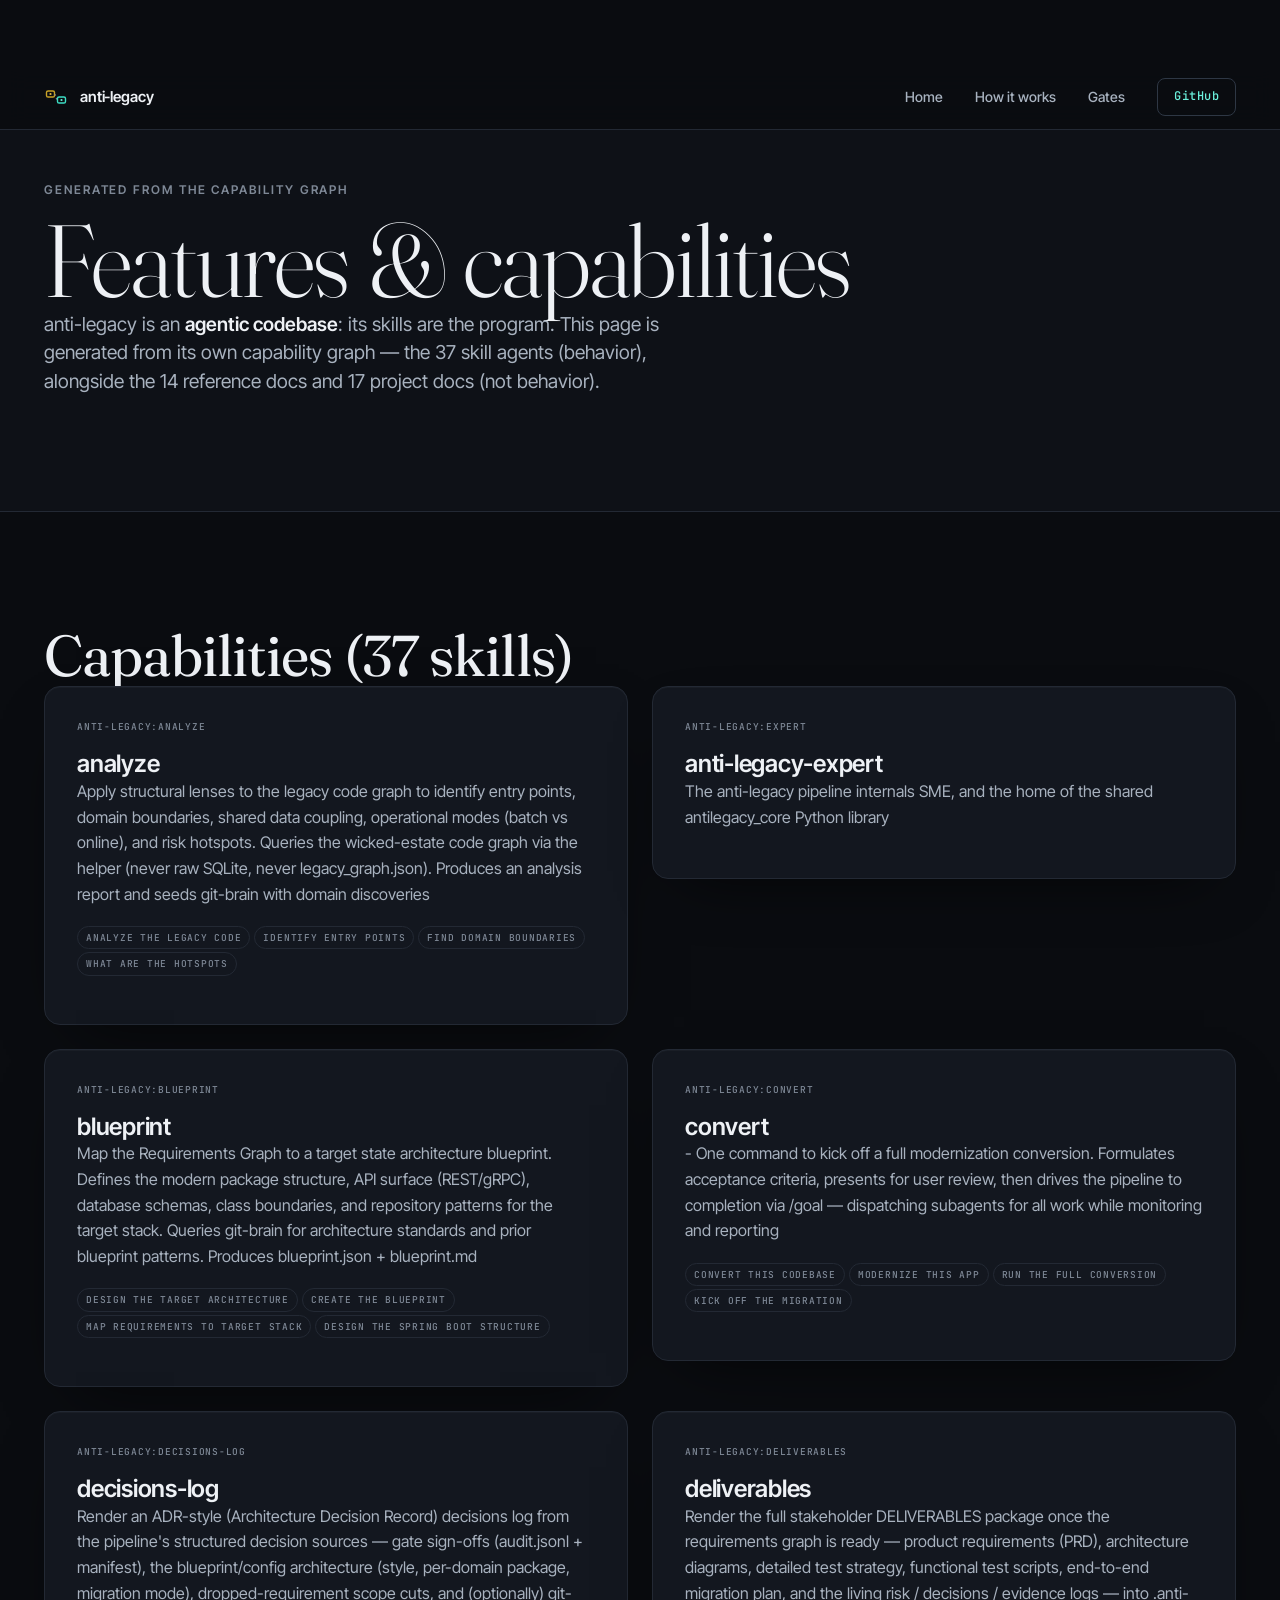
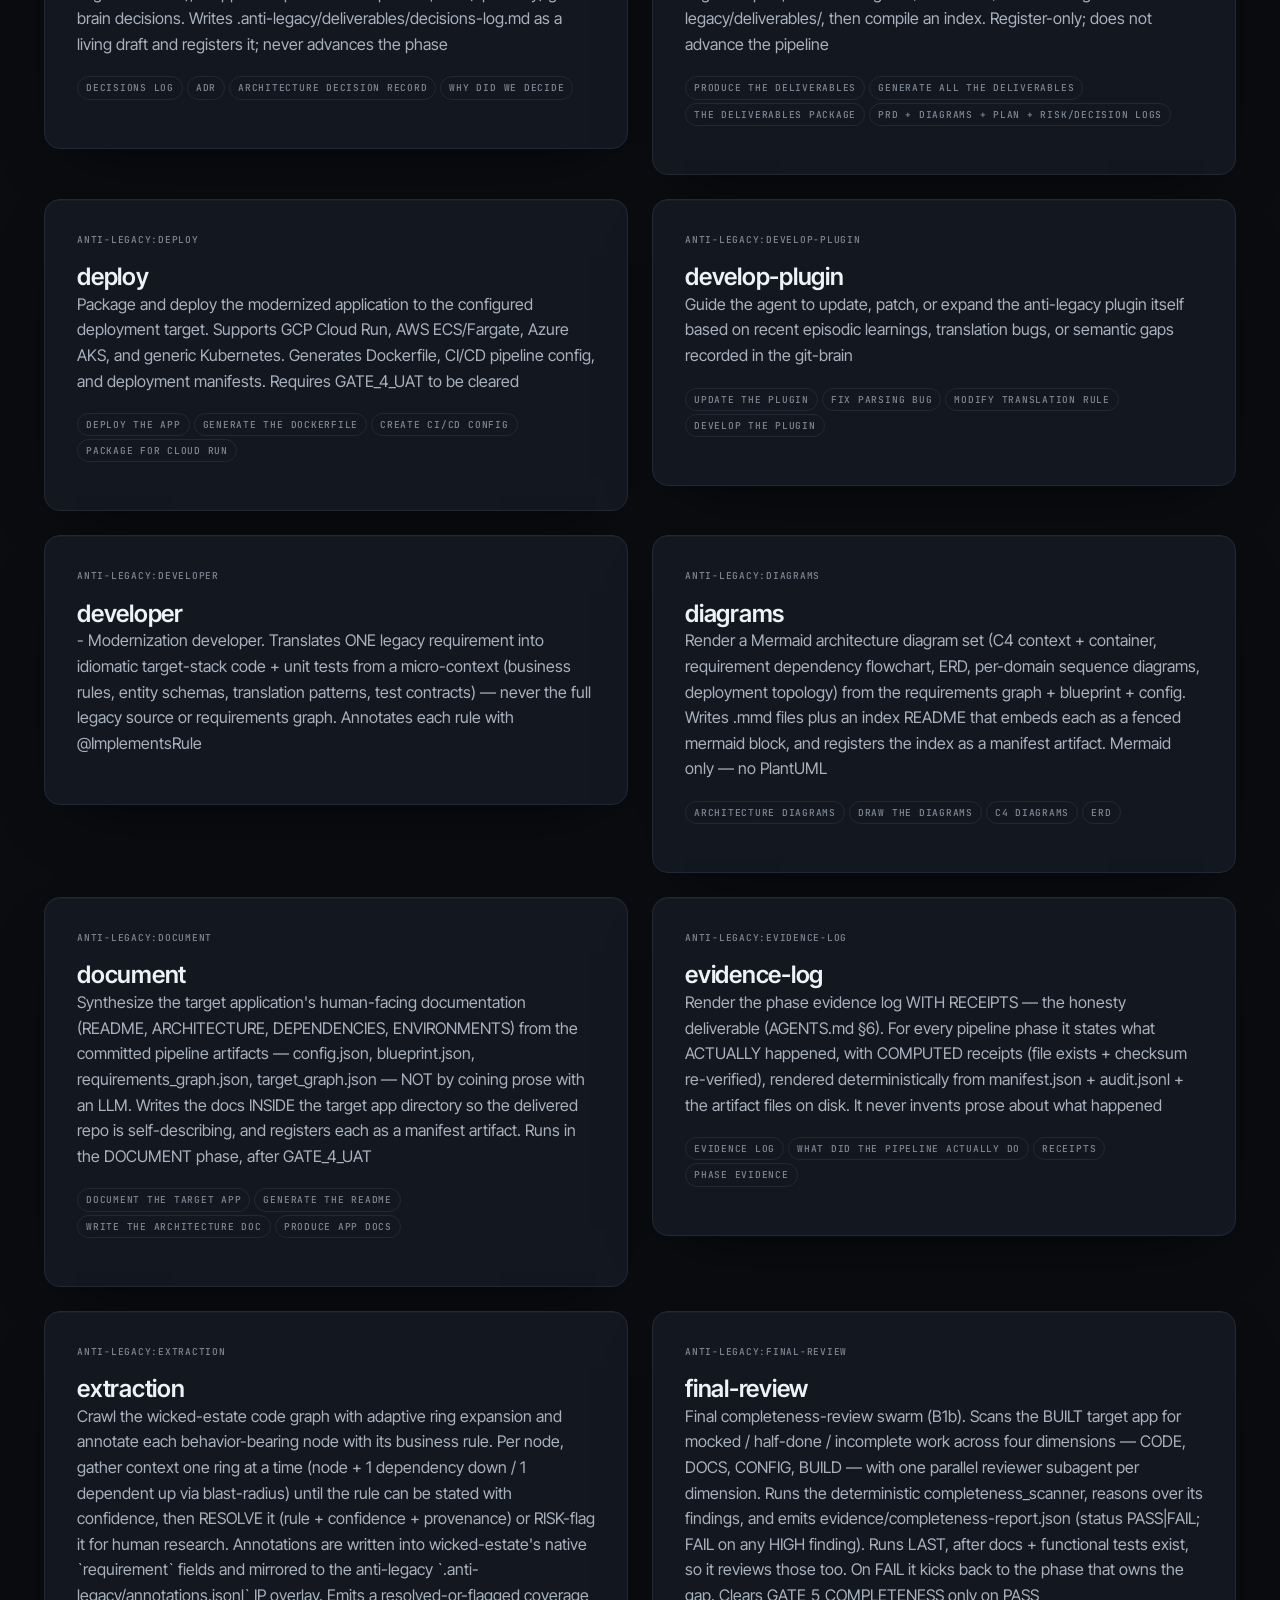
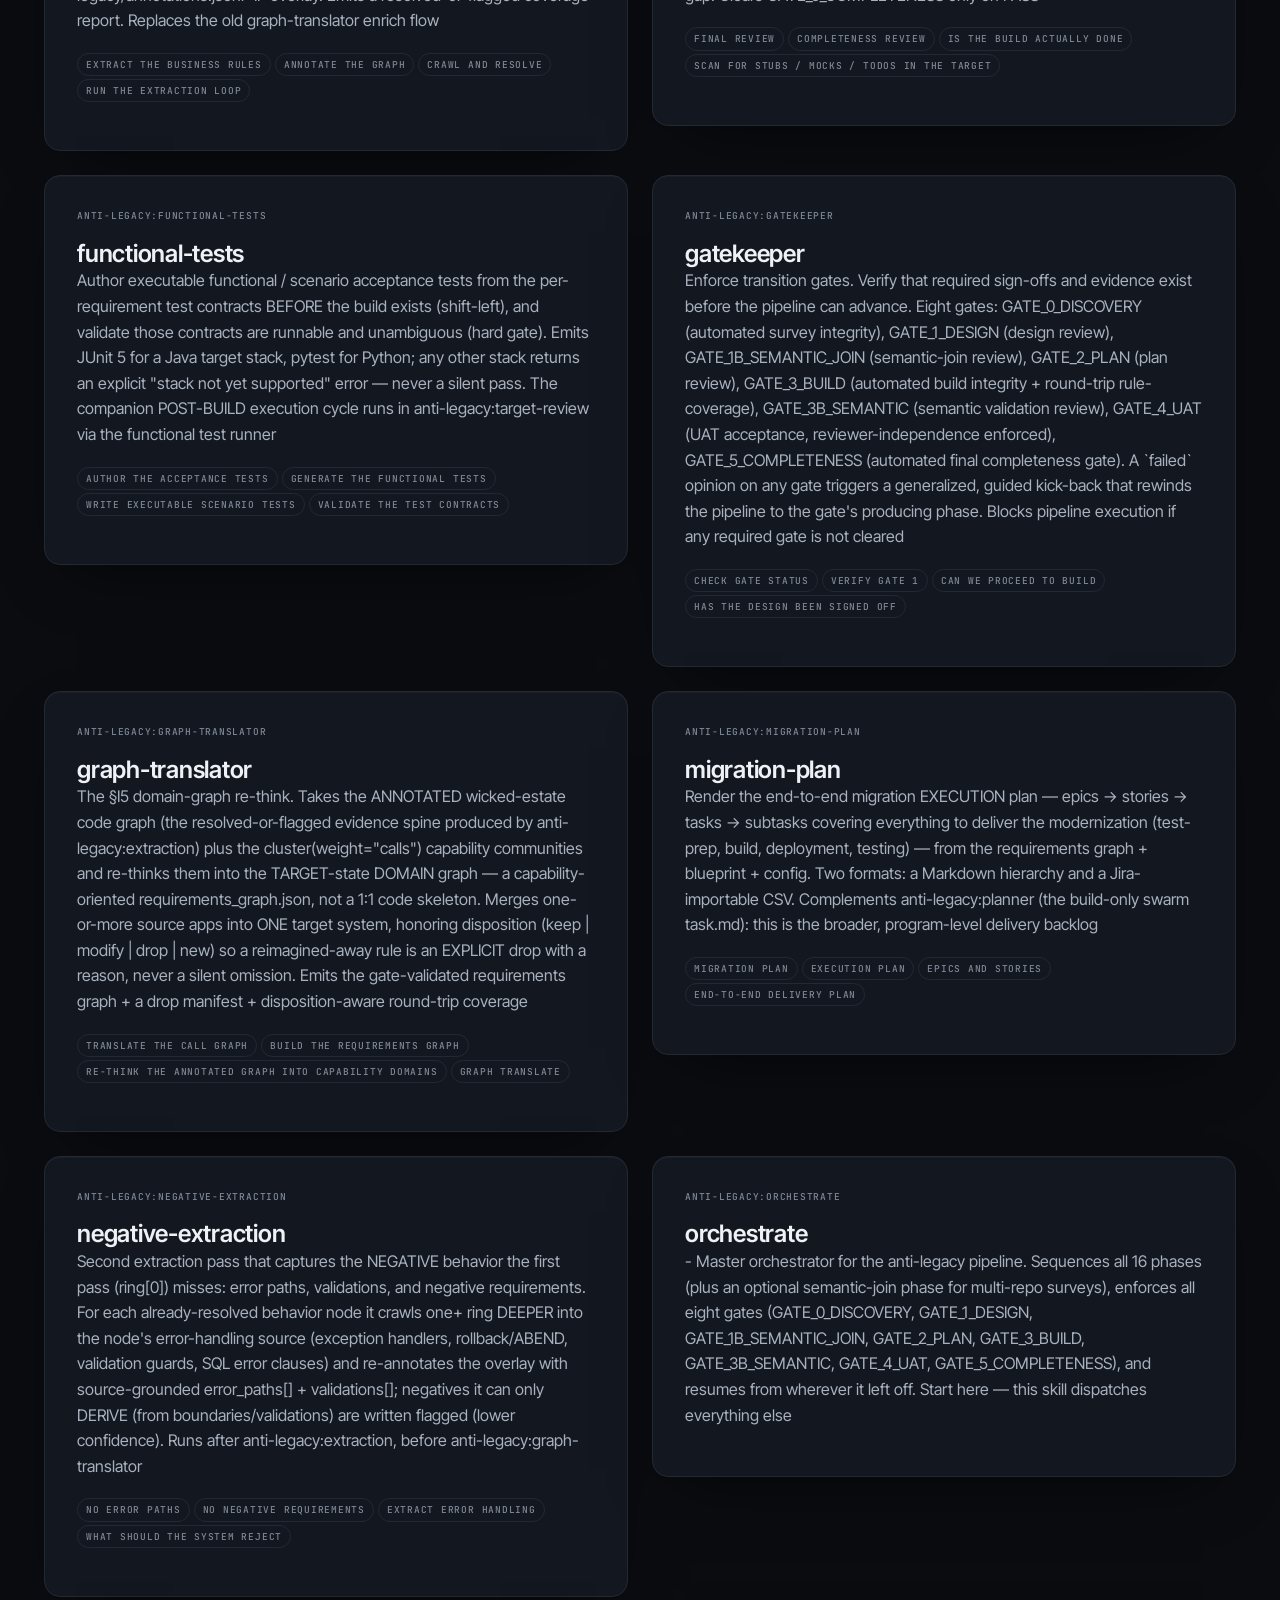
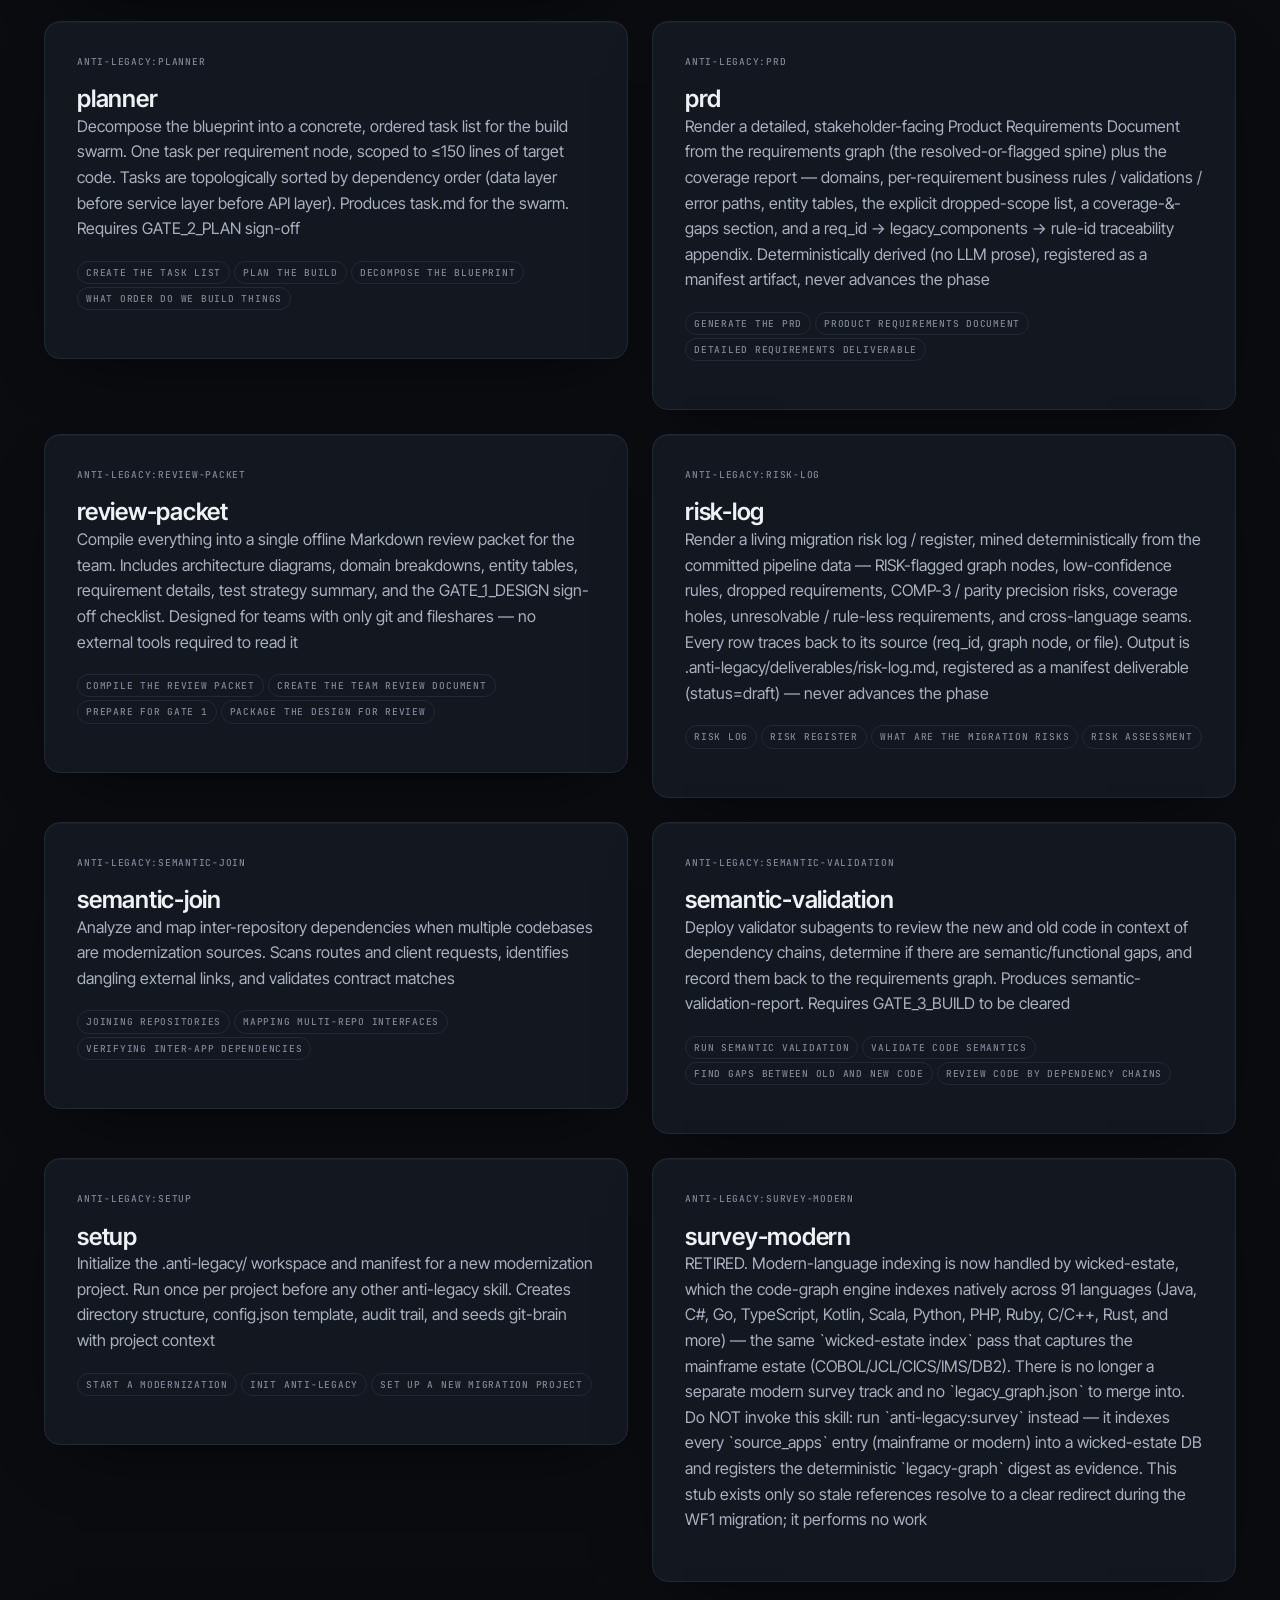
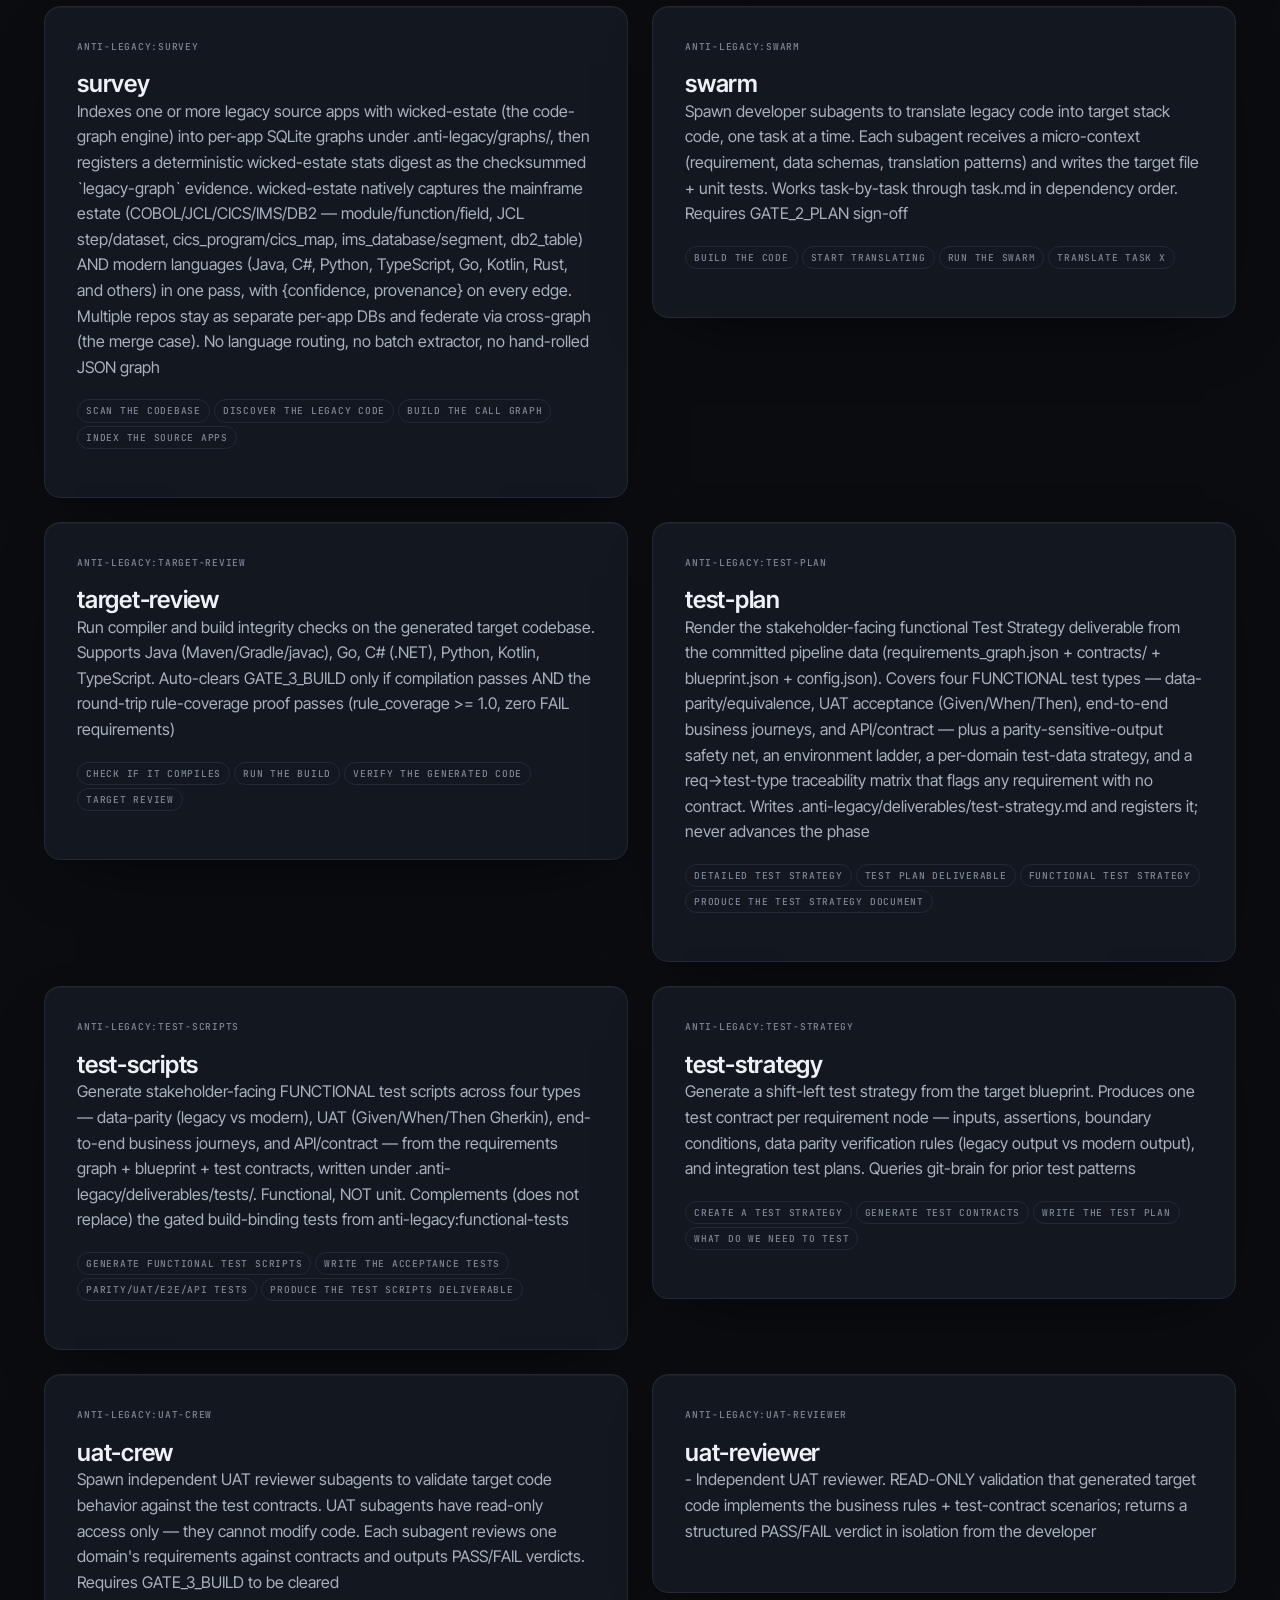
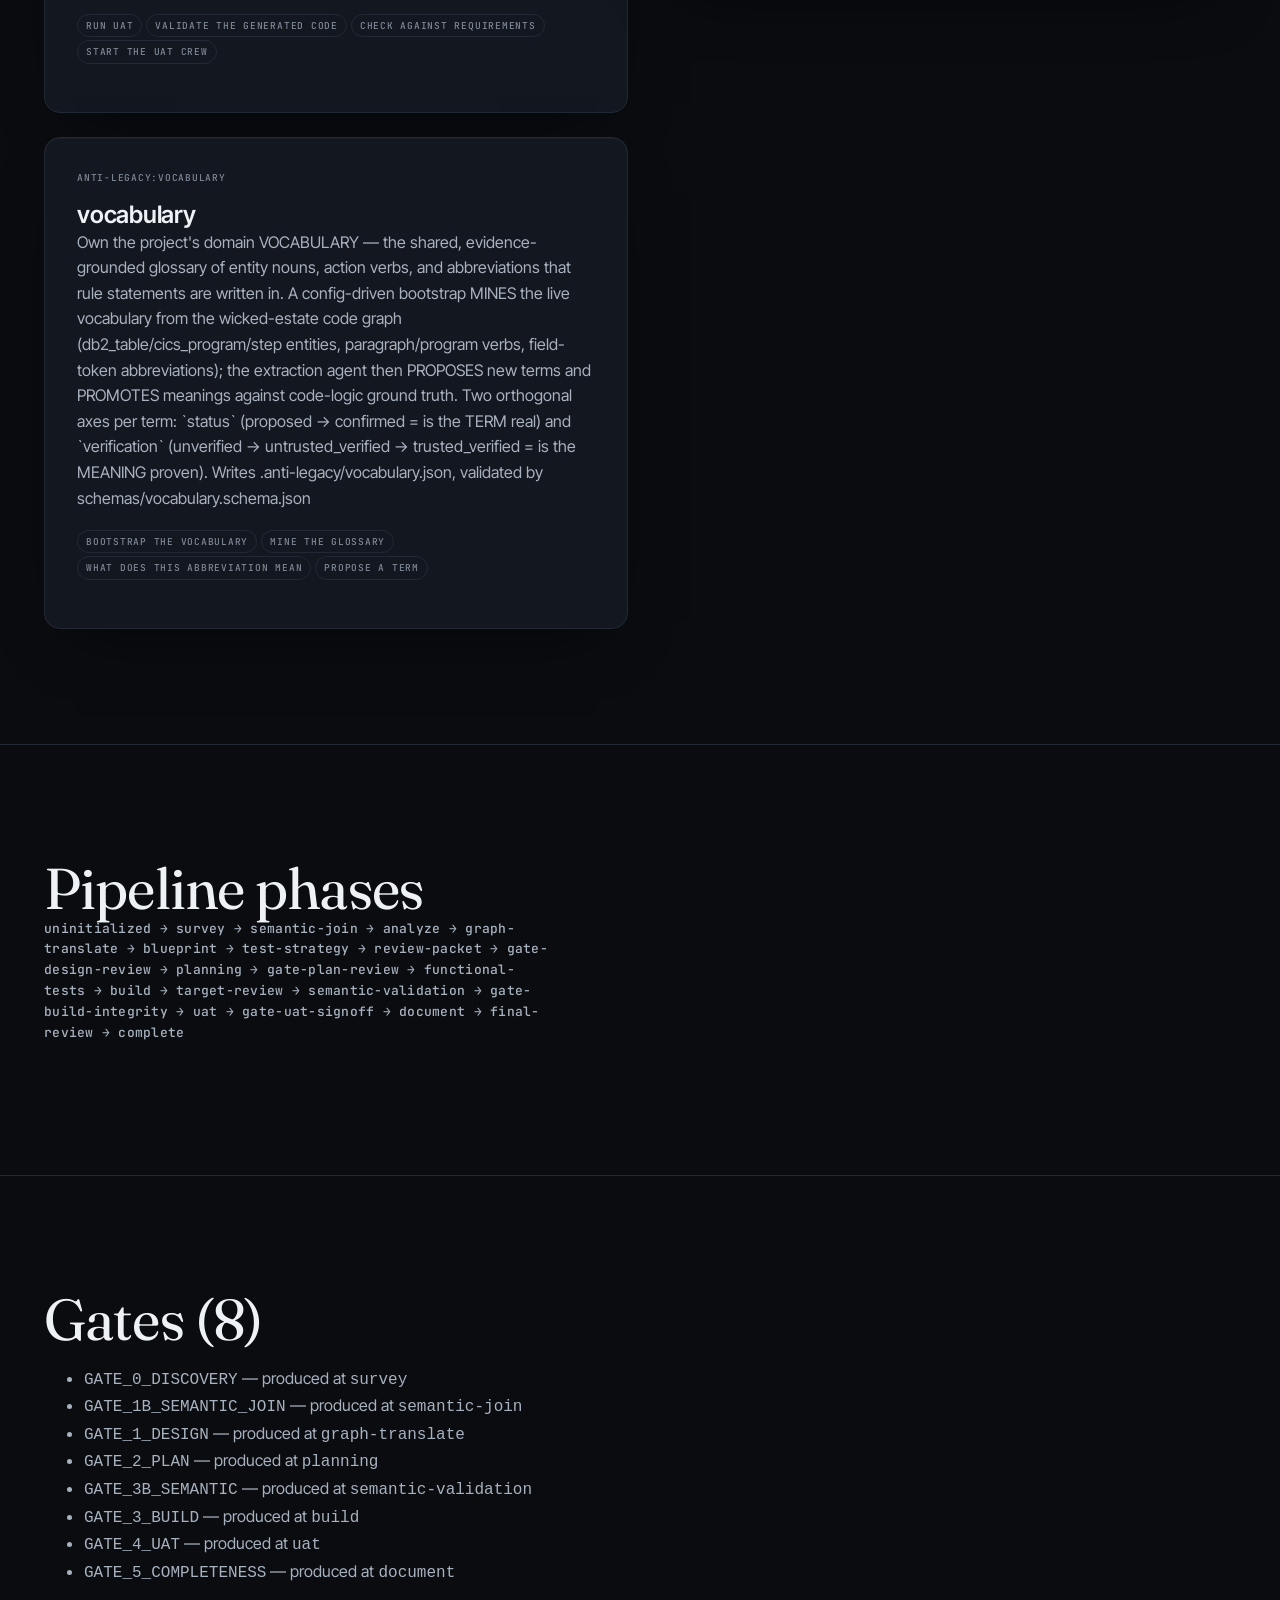
==== site/features.html @ b4f0dab0 "feat: md-as-code capability graph + gh site feature page antilegacy_core.capability_graph treats an " ====
<!DOCTYPE html>
<html lang="en">
<head>
  <meta charset="UTF-8">
  <meta name="viewport" content="width=device-width, initial-scale=1.0">
  <meta name="color-scheme" content="dark">
  <title>Features &amp; capabilities — anti-legacy</title>
  <meta name="description" content="The anti-legacy plugin's own capabilities, pipeline phases, gates, and deliverables — generated from its capability graph (skills are code).">
  <link rel="preconnect" href="https://fonts.googleapis.com">
  <link rel="preconnect" href="https://fonts.gstatic.com" crossorigin>
  <link rel="stylesheet" href="https://fonts.googleapis.com/css2?family=Fraunces:ital,opsz,wght@0,9..144,300;0,9..144,400;1,9..144,300&family=Inter+Tight:wght@400;500;600;700&family=JetBrains+Mono:wght@400;500;700&display=swap">
  <link rel="stylesheet" href="assets/style.css">
</head>
<body>
<a class="skip-link" href="#main">Skip to content</a>
<header class="site-header">
  <div class="container site-header__inner">
    <a class="brand" href="/" aria-label="anti-legacy — home">
      <svg class="brand__mark" viewBox="0 0 24 24" fill="none" aria-hidden="true">
        <rect x="2.5" y="6" width="8" height="6" rx="1.6" fill="none" stroke="var(--amber-core)" stroke-width="1.4"/>
        <rect x="13.5" y="12" width="8" height="6" rx="1.6" fill="none" stroke="var(--cyan-core)" stroke-width="1.4"/>
        <path d="M10.5 9.5C13 9.5 11.5 15 13.5 15" fill="none" stroke="var(--fog-500)" stroke-width="1.1" stroke-dasharray="1.6 2.4"/>
        <circle cx="6.5" cy="9" r="1.1" fill="var(--amber-bright)"/>
        <circle cx="17.5" cy="15" r="1.1" fill="var(--cyan-bright)"/>
      </svg>
      <span>anti-legacy</span>
    </a>
    <nav class="nav" aria-label="Primary">
      <a href="/" class="nav-link-extra">Home</a>
      <a href="/#how-it-works" class="nav-link-extra">How it works</a>
      <a href="/#gates" class="nav-link-extra">Gates</a>
      <a href="https://github.com/mikeparcewski/anti-legacy" class="is-cta" aria-label="GitHub">GitHub</a>
    </nav>
  </div>
</header>
<main id="main">

<section class="section section--panel"><div class="container">
<p class="eyebrow">Generated from the capability graph</p>
<h1 class="display">Features &amp; capabilities</h1>
<p class="lead">anti-legacy is an <strong>agentic codebase</strong>: its skills are the program. This page is generated from its own capability graph — the 37 skill agents (behavior), alongside the 14 reference docs and 17 project docs (not behavior).</p>
</div></section>
<section class="section"><div class="container">
<h2 class="h2">Capabilities (37 skills)</h2>
<div class="grid">
<div class="col-6"><div class="card"><p class="mono-micro">anti-legacy:analyze</p><h3 class="h3">analyze</h3><p>Apply structural lenses to the legacy code graph to identify entry points, domain boundaries, shared data coupling, operational modes (batch vs online), and risk hotspots. Queries the wicked-estate code graph via the helper (never raw SQLite, never legacy_graph.json). Produces an analysis report and seeds git-brain with domain discoveries</p><p><span class="pill">analyze the legacy code</span> <span class="pill">identify entry points</span> <span class="pill">find domain boundaries</span> <span class="pill">what are the hotspots</span> </p></div></div>
<div class="col-6"><div class="card"><p class="mono-micro">anti-legacy:expert</p><h3 class="h3">anti-legacy-expert</h3><p>The anti-legacy pipeline internals SME, and the home of the shared antilegacy_core Python library</p><p></p></div></div>
<div class="col-6"><div class="card"><p class="mono-micro">anti-legacy:blueprint</p><h3 class="h3">blueprint</h3><p>Map the Requirements Graph to a target state architecture blueprint. Defines the modern package structure, API surface (REST/gRPC), database schemas, class boundaries, and repository patterns for the target stack. Queries git-brain for architecture standards and prior blueprint patterns. Produces blueprint.json + blueprint.md</p><p><span class="pill">design the target architecture</span> <span class="pill">create the blueprint</span> <span class="pill">map requirements to target stack</span> <span class="pill">design the Spring Boot structure</span> </p></div></div>
<div class="col-6"><div class="card"><p class="mono-micro">anti-legacy:convert</p><h3 class="h3">convert</h3><p>- One command to kick off a full modernization conversion. Formulates acceptance criteria, presents for user review, then drives the pipeline to completion via /goal — dispatching subagents for all work while monitoring and reporting</p><p><span class="pill">convert this codebase</span> <span class="pill">modernize this app</span> <span class="pill">run the full conversion</span> <span class="pill">kick off the migration</span> </p></div></div>
<div class="col-6"><div class="card"><p class="mono-micro">anti-legacy:decisions-log</p><h3 class="h3">decisions-log</h3><p>Render an ADR-style (Architecture Decision Record) decisions log from the pipeline&#x27;s structured decision sources — gate sign-offs (audit.jsonl + manifest), the blueprint/config architecture (style, per-domain package, migration mode), dropped-requirement scope cuts, and (optionally) git-brain decisions. Writes .anti-legacy/deliverables/decisions-log.md as a living draft and registers it; never advances the phase</p><p><span class="pill">decisions log</span> <span class="pill">ADR</span> <span class="pill">architecture decision record</span> <span class="pill">why did we decide</span> </p></div></div>
<div class="col-6"><div class="card"><p class="mono-micro">anti-legacy:deliverables</p><h3 class="h3">deliverables</h3><p>Render the full stakeholder DELIVERABLES package once the requirements graph is ready — product requirements (PRD), architecture diagrams, detailed test strategy, functional test scripts, end-to-end migration plan, and the living risk / decisions / evidence logs — into .anti-legacy/deliverables/, then compile an index. Register-only; does not advance the pipeline</p><p><span class="pill">produce the deliverables</span> <span class="pill">generate all the deliverables</span> <span class="pill">the deliverables package</span> <span class="pill">PRD + diagrams + plan + risk/decision logs</span> </p></div></div>
<div class="col-6"><div class="card"><p class="mono-micro">anti-legacy:deploy</p><h3 class="h3">deploy</h3><p>Package and deploy the modernized application to the configured deployment target. Supports GCP Cloud Run, AWS ECS/Fargate, Azure AKS, and generic Kubernetes. Generates Dockerfile, CI/CD pipeline config, and deployment manifests. Requires GATE_4_UAT to be cleared</p><p><span class="pill">deploy the app</span> <span class="pill">generate the Dockerfile</span> <span class="pill">create CI/CD config</span> <span class="pill">package for Cloud Run</span> </p></div></div>
<div class="col-6"><div class="card"><p class="mono-micro">anti-legacy:develop-plugin</p><h3 class="h3">develop-plugin</h3><p>Guide the agent to update, patch, or expand the anti-legacy plugin itself based on recent episodic learnings, translation bugs, or semantic gaps recorded in the git-brain</p><p><span class="pill">update the plugin</span> <span class="pill">fix parsing bug</span> <span class="pill">modify translation rule</span> <span class="pill">develop the plugin</span> </p></div></div>
<div class="col-6"><div class="card"><p class="mono-micro">anti-legacy:developer</p><h3 class="h3">developer</h3><p>- Modernization developer. Translates ONE legacy requirement into idiomatic target-stack code + unit tests from a micro-context (business rules, entity schemas, translation patterns, test contracts) — never the full legacy source or requirements graph. Annotates each rule with @ImplementsRule</p><p></p></div></div>
<div class="col-6"><div class="card"><p class="mono-micro">anti-legacy:diagrams</p><h3 class="h3">diagrams</h3><p>Render a Mermaid architecture diagram set (C4 context + container, requirement dependency flowchart, ERD, per-domain sequence diagrams, deployment topology) from the requirements graph + blueprint + config. Writes .mmd files plus an index README that embeds each as a fenced mermaid block, and registers the index as a manifest artifact. Mermaid only — no PlantUML</p><p><span class="pill">architecture diagrams</span> <span class="pill">draw the diagrams</span> <span class="pill">C4 diagrams</span> <span class="pill">ERD</span> </p></div></div>
<div class="col-6"><div class="card"><p class="mono-micro">anti-legacy:document</p><h3 class="h3">document</h3><p>Synthesize the target application&#x27;s human-facing documentation (README, ARCHITECTURE, DEPENDENCIES, ENVIRONMENTS) from the committed pipeline artifacts — config.json, blueprint.json, requirements_graph.json, target_graph.json — NOT by coining prose with an LLM. Writes the docs INSIDE the target app directory so the delivered repo is self-describing, and registers each as a manifest artifact. Runs in the DOCUMENT phase, after GATE_4_UAT</p><p><span class="pill">document the target app</span> <span class="pill">generate the README</span> <span class="pill">write the architecture doc</span> <span class="pill">produce app docs</span> </p></div></div>
<div class="col-6"><div class="card"><p class="mono-micro">anti-legacy:evidence-log</p><h3 class="h3">evidence-log</h3><p>Render the phase evidence log WITH RECEIPTS — the honesty deliverable (AGENTS.md §6). For every pipeline phase it states what ACTUALLY happened, with COMPUTED receipts (file exists + checksum re-verified), rendered deterministically from manifest.json + audit.jsonl + the artifact files on disk. It never invents prose about what happened</p><p><span class="pill">evidence log</span> <span class="pill">what did the pipeline actually do</span> <span class="pill">receipts</span> <span class="pill">phase evidence</span> </p></div></div>
<div class="col-6"><div class="card"><p class="mono-micro">anti-legacy:extraction</p><h3 class="h3">extraction</h3><p>Crawl the wicked-estate code graph with adaptive ring expansion and annotate each behavior-bearing node with its business rule. Per node, gather context one ring at a time (node + 1 dependency down / 1 dependent up via blast-radius) until the rule can be stated with confidence, then RESOLVE it (rule + confidence + provenance) or RISK-flag it for human research. Annotations are written into wicked-estate&#x27;s native `requirement` fields and mirrored to the anti-legacy `.anti-legacy/annotations.jsonl` IP overlay. Emits a resolved-or-flagged coverage report. Replaces the old graph-translator enrich flow</p><p><span class="pill">extract the business rules</span> <span class="pill">annotate the graph</span> <span class="pill">crawl and resolve</span> <span class="pill">run the extraction loop</span> </p></div></div>
<div class="col-6"><div class="card"><p class="mono-micro">anti-legacy:final-review</p><h3 class="h3">final-review</h3><p>Final completeness-review swarm (B1b). Scans the BUILT target app for mocked / half-done / incomplete work across four dimensions — CODE, DOCS, CONFIG, BUILD — with one parallel reviewer subagent per dimension. Runs the deterministic completeness_scanner, reasons over its findings, and emits evidence/completeness-report.json (status PASS|FAIL; FAIL on any HIGH finding). Runs LAST, after docs + functional tests exist, so it reviews those too. On FAIL it kicks back to the phase that owns the gap. Clears GATE_5_COMPLETENESS only on PASS</p><p><span class="pill">final review</span> <span class="pill">completeness review</span> <span class="pill">is the build actually done</span> <span class="pill">scan for stubs / mocks / TODOs in the target</span> </p></div></div>
<div class="col-6"><div class="card"><p class="mono-micro">anti-legacy:functional-tests</p><h3 class="h3">functional-tests</h3><p>Author executable functional / scenario acceptance tests from the per-requirement test contracts BEFORE the build exists (shift-left), and validate those contracts are runnable and unambiguous (hard gate). Emits JUnit 5 for a Java target stack, pytest for Python; any other stack returns an explicit &quot;stack not yet supported&quot; error — never a silent pass. The companion POST-BUILD execution cycle runs in anti-legacy:target-review via the functional test runner</p><p><span class="pill">author the acceptance tests</span> <span class="pill">generate the functional tests</span> <span class="pill">write executable scenario tests</span> <span class="pill">validate the test contracts</span> </p></div></div>
<div class="col-6"><div class="card"><p class="mono-micro">anti-legacy:gatekeeper</p><h3 class="h3">gatekeeper</h3><p>Enforce transition gates. Verify that required sign-offs and evidence exist before the pipeline can advance. Eight gates: GATE_0_DISCOVERY (automated survey integrity), GATE_1_DESIGN (design review), GATE_1B_SEMANTIC_JOIN (semantic-join review), GATE_2_PLAN (plan review), GATE_3_BUILD (automated build integrity + round-trip rule-coverage), GATE_3B_SEMANTIC (semantic validation review), GATE_4_UAT (UAT acceptance, reviewer-independence enforced), GATE_5_COMPLETENESS (automated final completeness gate). A `failed` opinion on any gate triggers a generalized, guided kick-back that rewinds the pipeline to the gate&#x27;s producing phase. Blocks pipeline execution if any required gate is not cleared</p><p><span class="pill">check gate status</span> <span class="pill">verify gate 1</span> <span class="pill">can we proceed to build</span> <span class="pill">has the design been signed off</span> </p></div></div>
<div class="col-6"><div class="card"><p class="mono-micro">anti-legacy:graph-translator</p><h3 class="h3">graph-translator</h3><p>The §I5 domain-graph re-think. Takes the ANNOTATED wicked-estate code graph (the resolved-or-flagged evidence spine produced by anti-legacy:extraction) plus the cluster(weight=&quot;calls&quot;) capability communities and re-thinks them into the TARGET-state DOMAIN graph — a capability-oriented requirements_graph.json, not a 1:1 code skeleton. Merges one-or-more source apps into ONE target system, honoring disposition (keep | modify | drop | new) so a reimagined-away rule is an EXPLICIT drop with a reason, never a silent omission. Emits the gate-validated requirements graph + a drop manifest + disposition-aware round-trip coverage</p><p><span class="pill">translate the call graph</span> <span class="pill">build the requirements graph</span> <span class="pill">re-think the annotated graph into capability domains</span> <span class="pill">Graph Translate</span> </p></div></div>
<div class="col-6"><div class="card"><p class="mono-micro">anti-legacy:migration-plan</p><h3 class="h3">migration-plan</h3><p>Render the end-to-end migration EXECUTION plan — epics -&gt; stories -&gt; tasks -&gt; subtasks covering everything to deliver the modernization (test-prep, build, deployment, testing) — from the requirements graph + blueprint + config. Two formats: a Markdown hierarchy and a Jira-importable CSV. Complements anti-legacy:planner (the build-only swarm task.md): this is the broader, program-level delivery backlog</p><p><span class="pill">migration plan</span> <span class="pill">execution plan</span> <span class="pill">epics and stories</span> <span class="pill">end-to-end delivery plan</span> </p></div></div>
<div class="col-6"><div class="card"><p class="mono-micro">anti-legacy:negative-extraction</p><h3 class="h3">negative-extraction</h3><p>Second extraction pass that captures the NEGATIVE behavior the first pass (ring[0]) misses: error paths, validations, and negative requirements. For each already-resolved behavior node it crawls one+ ring DEEPER into the node&#x27;s error-handling source (exception handlers, rollback/ABEND, validation guards, SQL error clauses) and re-annotates the overlay with source-grounded error_paths[] + validations[]; negatives it can only DERIVE (from boundaries/validations) are written flagged (lower confidence). Runs after anti-legacy:extraction, before anti-legacy:graph-translator</p><p><span class="pill">no error paths</span> <span class="pill">no negative requirements</span> <span class="pill">extract error handling</span> <span class="pill">what should the system reject</span> </p></div></div>
<div class="col-6"><div class="card"><p class="mono-micro">anti-legacy:orchestrate</p><h3 class="h3">orchestrate</h3><p>- Master orchestrator for the anti-legacy pipeline. Sequences all 16 phases (plus an optional semantic-join phase for multi-repo surveys), enforces all eight gates (GATE_0_DISCOVERY, GATE_1_DESIGN, GATE_1B_SEMANTIC_JOIN, GATE_2_PLAN, GATE_3_BUILD, GATE_3B_SEMANTIC, GATE_4_UAT, GATE_5_COMPLETENESS), and resumes from wherever it left off. Start here — this skill dispatches everything else</p><p></p></div></div>
<div class="col-6"><div class="card"><p class="mono-micro">anti-legacy:planner</p><h3 class="h3">planner</h3><p>Decompose the blueprint into a concrete, ordered task list for the build swarm. One task per requirement node, scoped to ≤150 lines of target code. Tasks are topologically sorted by dependency order (data layer before service layer before API layer). Produces task.md for the swarm. Requires GATE_2_PLAN sign-off</p><p><span class="pill">create the task list</span> <span class="pill">plan the build</span> <span class="pill">decompose the blueprint</span> <span class="pill">what order do we build things</span> </p></div></div>
<div class="col-6"><div class="card"><p class="mono-micro">anti-legacy:prd</p><h3 class="h3">prd</h3><p>Render a detailed, stakeholder-facing Product Requirements Document from the requirements graph (the resolved-or-flagged spine) plus the coverage report — domains, per-requirement business rules / validations / error paths, entity tables, the explicit dropped-scope list, a coverage-&amp;-gaps section, and a req_id → legacy_components → rule-id traceability appendix. Deterministically derived (no LLM prose), registered as a manifest artifact, never advances the phase</p><p><span class="pill">generate the PRD</span> <span class="pill">product requirements document</span> <span class="pill">detailed requirements deliverable</span> </p></div></div>
<div class="col-6"><div class="card"><p class="mono-micro">anti-legacy:review-packet</p><h3 class="h3">review-packet</h3><p>Compile everything into a single offline Markdown review packet for the team. Includes architecture diagrams, domain breakdowns, entity tables, requirement details, test strategy summary, and the GATE_1_DESIGN sign-off checklist. Designed for teams with only git and fileshares — no external tools required to read it</p><p><span class="pill">compile the review packet</span> <span class="pill">create the team review document</span> <span class="pill">prepare for gate 1</span> <span class="pill">package the design for review</span> </p></div></div>
<div class="col-6"><div class="card"><p class="mono-micro">anti-legacy:risk-log</p><h3 class="h3">risk-log</h3><p>Render a living migration risk log / register, mined deterministically from the committed pipeline data — RISK-flagged graph nodes, low-confidence rules, dropped requirements, COMP-3 / parity precision risks, coverage holes, unresolvable / rule-less requirements, and cross-language seams. Every row traces back to its source (req_id, graph node, or file). Output is .anti-legacy/deliverables/risk-log.md, registered as a manifest deliverable (status=draft) — never advances the phase</p><p><span class="pill">risk log</span> <span class="pill">risk register</span> <span class="pill">what are the migration risks</span> <span class="pill">risk assessment</span> </p></div></div>
<div class="col-6"><div class="card"><p class="mono-micro">anti-legacy:semantic-join</p><h3 class="h3">semantic-join</h3><p>Analyze and map inter-repository dependencies when multiple codebases are modernization sources. Scans routes and client requests, identifies dangling external links, and validates contract matches</p><p><span class="pill">joining repositories</span> <span class="pill">mapping multi-repo interfaces</span> <span class="pill">verifying inter-app dependencies</span> </p></div></div>
<div class="col-6"><div class="card"><p class="mono-micro">anti-legacy:semantic-validation</p><h3 class="h3">semantic-validation</h3><p>Deploy validator subagents to review the new and old code in context of dependency chains, determine if there are semantic/functional gaps, and record them back to the requirements graph. Produces semantic-validation-report. Requires GATE_3_BUILD to be cleared</p><p><span class="pill">run semantic validation</span> <span class="pill">validate code semantics</span> <span class="pill">find gaps between old and new code</span> <span class="pill">review code by dependency chains</span> </p></div></div>
<div class="col-6"><div class="card"><p class="mono-micro">anti-legacy:setup</p><h3 class="h3">setup</h3><p>Initialize the .anti-legacy/ workspace and manifest for a new modernization project. Run once per project before any other anti-legacy skill. Creates directory structure, config.json template, audit trail, and seeds git-brain with project context</p><p><span class="pill">start a modernization</span> <span class="pill">init anti-legacy</span> <span class="pill">set up a new migration project</span> </p></div></div>
<div class="col-6"><div class="card"><p class="mono-micro">anti-legacy:survey-modern</p><h3 class="h3">survey-modern</h3><p>RETIRED. Modern-language indexing is now handled by wicked-estate, which the code-graph engine indexes natively across 91 languages (Java, C#, Go, TypeScript, Kotlin, Scala, Python, PHP, Ruby, C/C++, Rust, and more) — the same `wicked-estate index` pass that captures the mainframe estate (COBOL/JCL/CICS/IMS/DB2). There is no longer a separate modern survey track and no `legacy_graph.json` to merge into. Do NOT invoke this skill: run `anti-legacy:survey` instead — it indexes every `source_apps` entry (mainframe or modern) into a wicked-estate DB and registers the deterministic `legacy-graph` digest as evidence. This stub exists only so stale references resolve to a clear redirect during the WF1 migration; it performs no work</p><p></p></div></div>
<div class="col-6"><div class="card"><p class="mono-micro">anti-legacy:survey</p><h3 class="h3">survey</h3><p>Indexes one or more legacy source apps with wicked-estate (the code-graph engine) into per-app SQLite graphs under .anti-legacy/graphs/, then registers a deterministic wicked-estate stats digest as the checksummed `legacy-graph` evidence. wicked-estate natively captures the mainframe estate (COBOL/JCL/CICS/IMS/DB2 — module/function/field, JCL step/dataset, cics_program/cics_map, ims_database/segment, db2_table) AND modern languages (Java, C#, Python, TypeScript, Go, Kotlin, Rust, and others) in one pass, with {confidence, provenance} on every edge. Multiple repos stay as separate per-app DBs and federate via cross-graph (the merge case). No language routing, no batch extractor, no hand-rolled JSON graph</p><p><span class="pill">scan the codebase</span> <span class="pill">discover the legacy code</span> <span class="pill">build the call graph</span> <span class="pill">index the source apps</span> </p></div></div>
<div class="col-6"><div class="card"><p class="mono-micro">anti-legacy:swarm</p><h3 class="h3">swarm</h3><p>Spawn developer subagents to translate legacy code into target stack code, one task at a time. Each subagent receives a micro-context (requirement, data schemas, translation patterns) and writes the target file + unit tests. Works task-by-task through task.md in dependency order. Requires GATE_2_PLAN sign-off</p><p><span class="pill">build the code</span> <span class="pill">start translating</span> <span class="pill">run the swarm</span> <span class="pill">translate task X</span> </p></div></div>
<div class="col-6"><div class="card"><p class="mono-micro">anti-legacy:target-review</p><h3 class="h3">target-review</h3><p>Run compiler and build integrity checks on the generated target codebase. Supports Java (Maven/Gradle/javac), Go, C# (.NET), Python, Kotlin, TypeScript. Auto-clears GATE_3_BUILD only if compilation passes AND the round-trip rule-coverage proof passes (rule_coverage &gt;= 1.0, zero FAIL requirements)</p><p><span class="pill">check if it compiles</span> <span class="pill">run the build</span> <span class="pill">verify the generated code</span> <span class="pill">target review</span> </p></div></div>
<div class="col-6"><div class="card"><p class="mono-micro">anti-legacy:test-plan</p><h3 class="h3">test-plan</h3><p>Render the stakeholder-facing functional Test Strategy deliverable from the committed pipeline data (requirements_graph.json + contracts/ + blueprint.json + config.json). Covers four FUNCTIONAL test types — data-parity/equivalence, UAT acceptance (Given/When/Then), end-to-end business journeys, and API/contract — plus a parity-sensitive-output safety net, an environment ladder, a per-domain test-data strategy, and a req→test-type traceability matrix that flags any requirement with no contract. Writes .anti-legacy/deliverables/test-strategy.md and registers it; never advances the phase</p><p><span class="pill">detailed test strategy</span> <span class="pill">test plan deliverable</span> <span class="pill">functional test strategy</span> <span class="pill">produce the test strategy document</span> </p></div></div>
<div class="col-6"><div class="card"><p class="mono-micro">anti-legacy:test-scripts</p><h3 class="h3">test-scripts</h3><p>Generate stakeholder-facing FUNCTIONAL test scripts across four types — data-parity (legacy vs modern), UAT (Given/When/Then Gherkin), end-to-end business journeys, and API/contract — from the requirements graph + blueprint + test contracts, written under .anti-legacy/deliverables/tests/. Functional, NOT unit. Complements (does not replace) the gated build-binding tests from anti-legacy:functional-tests</p><p><span class="pill">generate functional test scripts</span> <span class="pill">write the acceptance tests</span> <span class="pill">parity/UAT/E2E/API tests</span> <span class="pill">produce the test scripts deliverable</span> </p></div></div>
<div class="col-6"><div class="card"><p class="mono-micro">anti-legacy:test-strategy</p><h3 class="h3">test-strategy</h3><p>Generate a shift-left test strategy from the target blueprint. Produces one test contract per requirement node — inputs, assertions, boundary conditions, data parity verification rules (legacy output vs modern output), and integration test plans. Queries git-brain for prior test patterns</p><p><span class="pill">create a test strategy</span> <span class="pill">generate test contracts</span> <span class="pill">write the test plan</span> <span class="pill">what do we need to test</span> </p></div></div>
<div class="col-6"><div class="card"><p class="mono-micro">anti-legacy:uat-crew</p><h3 class="h3">uat-crew</h3><p>Spawn independent UAT reviewer subagents to validate target code behavior against the test contracts. UAT subagents have read-only access only — they cannot modify code. Each subagent reviews one domain&#x27;s requirements against contracts and outputs PASS/FAIL verdicts.  Requires GATE_3_BUILD to be cleared</p><p><span class="pill">run UAT</span> <span class="pill">validate the generated code</span> <span class="pill">check against requirements</span> <span class="pill">start the UAT crew</span> </p></div></div>
<div class="col-6"><div class="card"><p class="mono-micro">anti-legacy:uat-reviewer</p><h3 class="h3">uat-reviewer</h3><p>- Independent UAT reviewer. READ-ONLY validation that generated target code implements the business rules + test-contract scenarios; returns a structured PASS/FAIL verdict in isolation from the developer</p><p></p></div></div>
<div class="col-6"><div class="card"><p class="mono-micro">anti-legacy:vocabulary</p><h3 class="h3">vocabulary</h3><p>Own the project&#x27;s domain VOCABULARY — the shared, evidence-grounded glossary of entity nouns, action verbs, and abbreviations that rule statements are written in. A config-driven bootstrap MINES the live vocabulary from the wicked-estate code graph (db2_table/cics_program/step entities, paragraph/program verbs, field-token abbreviations); the extraction agent then PROPOSES new terms and PROMOTES meanings against code-logic ground truth. Two orthogonal axes per term: `status` (proposed -&gt; confirmed = is the TERM real) and `verification` (unverified -&gt; untrusted_verified -&gt; trusted_verified = is the MEANING proven). Writes .anti-legacy/vocabulary.json, validated by schemas/vocabulary.schema.json</p><p><span class="pill">bootstrap the vocabulary</span> <span class="pill">mine the glossary</span> <span class="pill">what does this abbreviation mean</span> <span class="pill">propose a term</span> </p></div></div>
</div></div></section>
<section class="section section--ink"><div class="container">
<h2 class="h2">Pipeline phases</h2><p class="mono">uninitialized &rarr; survey &rarr; semantic-join &rarr; analyze &rarr; graph-translate &rarr; blueprint &rarr; test-strategy &rarr; review-packet &rarr; gate-design-review &rarr; planning &rarr; gate-plan-review &rarr; functional-tests &rarr; build &rarr; target-review &rarr; semantic-validation &rarr; gate-build-integrity &rarr; uat &rarr; gate-uat-signoff &rarr; document &rarr; final-review &rarr; complete</p>
</div></section>
<section class="section"><div class="container">
<h2 class="h2">Gates (8)</h2><ul>
<li><code>GATE_0_DISCOVERY</code> — produced at <code>survey</code></li>
<li><code>GATE_1B_SEMANTIC_JOIN</code> — produced at <code>semantic-join</code></li>
<li><code>GATE_1_DESIGN</code> — produced at <code>graph-translate</code></li>
<li><code>GATE_2_PLAN</code> — produced at <code>planning</code></li>
<li><code>GATE_3B_SEMANTIC</code> — produced at <code>semantic-validation</code></li>
<li><code>GATE_3_BUILD</code> — produced at <code>build</code></li>
<li><code>GATE_4_UAT</code> — produced at <code>uat</code></li>
<li><code>GATE_5_COMPLETENESS</code> — produced at <code>document</code></li>
</ul></div></section>
</main>
</body>
</html>
---- site/assets/style.css ----
/* ============================================================================
   anti-legacy — style.css
   "Forensic Modernism" — the visual language of an evidence room run by a
   design studio. A single confident dark surface (near-black ink-blue) lit by
   two and only two signal colors: Amber-Patina (legacy CODE GRAPH / evidence)
   and Cyan-Verdigris (target DOMAIN GRAPH / plan). Everything else is a precise
   grayscale ramp on a single hairline system.

   Typographic voice: Fraunces (didone display, soft axis, low weight at scale),
   Inter Tight (engineered grotesque for UI/body), JetBrains Mono (instrumentation
   labels, node/edge/confidence, code). Tabular numerals on all data.

   Original design system — owns every token. Shared by index.html + deck.html.
   ========================================================================== */

/* ===========================================================================
   0 · TOKENS
   ======================================================================== */
:root {
  /* —— surfaces: dark, committed —— */
  --ink-900: #0A0C10;   /* page ground, near-black ink-blue */
  --ink-850: #0E1117;   /* raised surface / panels */
  --ink-800: #13171F;   /* cards, graph stage */
  --ink-750: #1A1F29;   /* inset wells, code gutter */
  --hairline: #232934;  /* 1px borders */
  --hairline-2: #2E3744;/* hover / active borders */

  /* —— grayscale text ramp —— */
  --fog-500: #7E8896;   /* secondary text, captions */
  --fog-300: #A8B2BF;   /* body text on dark */
  --paper-50: #EEF1F5;  /* primary headings / text on dark */

  /* —— SIGNATURE · CODE GRAPH (legacy / evidence) —— */
  --amber-core: #C9A227;
  --amber-bright: #E6BC3A;
  --amber-dim: rgba(201, 162, 39, 0.16);
  --amber-glow: rgba(201, 162, 39, 0.45);
  --amber-wash: rgba(201, 162, 39, 0.07);

  /* —— SIGNATURE · DOMAIN GRAPH (target / plan) —— */
  --cyan-core: #3DE0C6;
  --cyan-bright: #6BF0DC;
  --cyan-dim: rgba(61, 224, 198, 0.16);
  --cyan-glow: rgba(61, 224, 198, 0.5);
  --cyan-wash: rgba(61, 224, 198, 0.07);

  /* —— state accents (sparingly; never a 3rd brand color) —— */
  --resolved: #3DE0C6;          /* reuse cyan for resolved ticks */
  --risk: #E5734B;              /* terracotta — risk-flagged + HITL only */
  --risk-dim: rgba(229, 115, 75, 0.18);
  --confidence-track: #232934;

  /* —— typography —— */
  --font-display: 'Fraunces', 'Spectral', Georgia, serif;
  --font-sans: 'Inter Tight', 'Inter', system-ui, -apple-system, sans-serif;
  --font-mono: 'JetBrains Mono', 'IBM Plex Mono', ui-monospace, monospace;

  /* —— spacing (strict 8px base) —— */
  --s-1: 4px;  --s-2: 8px;   --s-3: 12px; --s-4: 16px;
  --s-6: 24px; --s-8: 32px;  --s-12: 48px; --s-16: 64px;
  --s-24: 96px; --s-32: 128px; --s-48: 192px;

  /* —— radii —— */
  --r-card: 16px;
  --r-node: 9px;
  --r-pill: 8px;
  --r-well: 12px;

  /* —— layout —— */
  --measure: 1240px;
  --gutter: 24px;

  /* —— shadows / glows —— */
  --shadow-panel: 0 1px 0 rgba(255,255,255,0.03) inset, 0 24px 64px -32px rgba(0,0,0,0.8);
  --glow-amber: 0 0 0 1px var(--amber-bright), 0 0 24px -4px var(--amber-glow);
  --glow-cyan: 0 0 0 1px var(--cyan-bright), 0 0 24px -4px var(--cyan-glow);
  --glow-risk: 0 0 0 1px var(--risk), 0 0 22px -6px var(--risk-dim);

  /* —— motion —— */
  --ease-settle: cubic-bezier(.16, 1, .3, 1);
  --ease-out-soft: cubic-bezier(.22, 1, .36, 1);
  --ease-inout: cubic-bezier(.65, .05, .36, 1);
  --dur-micro: 140ms;
  --dur-std: 480ms;
  --dur-settle: 620ms;
  --dur-reveal: 720ms;
}

/* ===========================================================================
   1 · RESET / BASE
   ======================================================================== */
*, *::before, *::after { box-sizing: border-box; }
html { -webkit-text-size-adjust: 100%; scroll-behavior: smooth; scroll-snap-type: y proximity; }
@media (prefers-reduced-motion: reduce) { html { scroll-behavior: auto; scroll-snap-type: none; } }

body {
  margin: 0;
  background: var(--ink-900);
  color: var(--fog-300);
  font-family: var(--font-sans);
  font-size: 16px;
  line-height: 1.6;
  font-weight: 400;
  -webkit-font-smoothing: antialiased;
  -moz-osx-font-smoothing: grayscale;
  text-rendering: optimizeLegibility;
  font-feature-settings: 'kern' 1;
  overflow-x: hidden;
}

/* a near-black ink-blue ground with the faintest signal-tinted vignette */
body::before {
  content: '';
  position: fixed; inset: 0;
  pointer-events: none; z-index: 0;
  background:
    radial-gradient(120% 70% at 50% -10%, rgba(61,224,198,0.04), transparent 60%),
    radial-gradient(90% 60% at 88% 8%, rgba(201,162,39,0.035), transparent 55%);
}

img, svg, canvas { display: block; max-width: 100%; }
a { color: inherit; text-decoration: none; }
button { font-family: inherit; }

::selection { background: var(--cyan-dim); color: var(--paper-50); }

/* tabular numerals on everything that reads as data */
.mono, .num, .stat, .stat__value, .hud, [data-hud],
.alg-hud, .alg-node-label, .alg-node-tag, .field-tick,
.contract-card, .test-row, .conf {
  font-variant-numeric: tabular-nums;
}

/* ===========================================================================
   2 · TYPOGRAPHY
   ======================================================================== */
.display {
  font-family: var(--font-display);
  font-weight: 300;
  font-size: clamp(52px, 8vw, 116px);
  line-height: 0.96;
  letter-spacing: -0.02em;
  color: var(--paper-50);
  margin: 0;
}
.display em { font-style: italic; font-weight: 300; color: var(--paper-50); }

h1, h2, h3 { color: var(--paper-50); margin: 0; }

h2, .h2 {
  font-family: var(--font-display);
  font-weight: 400;
  font-size: clamp(32px, 4.5vw, 60px);
  line-height: 1.02;
  letter-spacing: -0.015em;
}
h2 em, .h2 em { font-style: italic; font-weight: 400; }

h3, .h3 {
  font-family: var(--font-sans);
  font-weight: 600;
  font-size: 24px;
  line-height: 1.2;
  letter-spacing: -0.01em;
}

.lead, .subhead {
  font-family: var(--font-sans);
  font-weight: 400;
  font-size: clamp(17px, 1.5vw, 21px);
  line-height: 1.5;
  color: var(--fog-300);
  max-width: 56ch;
  margin: 0;
}

p { margin: 0 0 var(--s-4); max-width: 64ch; }
p strong, strong { color: var(--paper-50); font-weight: 600; }

.eyebrow, .kicker {
  font-family: var(--font-sans);
  font-weight: 600;
  font-size: 12px;
  text-transform: uppercase;
  letter-spacing: 0.16em;
  color: var(--fog-500);
  margin: 0 0 var(--s-3);
}
.eyebrow--amber { color: var(--amber-core); }
.eyebrow--cyan { color: var(--cyan-core); }

.mono {
  font-family: var(--font-mono);
  font-weight: 500;
  letter-spacing: 0.02em;
  font-size: 13px;
}
.mono-micro {
  font-family: var(--font-mono);
  font-weight: 500;
  font-size: 9.5px;
  text-transform: uppercase;
  letter-spacing: 0.08em;
  color: var(--fog-500);
}

/* section index spine — vertical "01 — INDEX" */
.spine {
  font-family: var(--font-mono);
  font-weight: 700;
  font-size: 13px;
  letter-spacing: 0.04em;
  color: var(--fog-500);
  writing-mode: vertical-rl;
  text-orientation: mixed;
  white-space: nowrap;
}
.spine .spine__no { color: var(--amber-core); }
.section--domain .spine .spine__no,
.spine--domain .spine__no { color: var(--cyan-core); }

/* ===========================================================================
   3 · LAYOUT / GRID
   ======================================================================== */
.container, .measure {
  width: 100%;
  max-width: var(--measure);
  margin-inline: auto;
  padding-inline: var(--gutter);
}

.section {
  position: relative;
  z-index: 1;
  padding-block: clamp(64px, 9vw, 128px);
  scroll-snap-align: start;
}
.section + .section { border-top: 1px solid var(--hairline); }
.section--panel { background: var(--ink-850); }
.section--ink { background: var(--ink-900); }

/* 12-col grid with deliberate empty columns */
.grid {
  display: grid;
  grid-template-columns: repeat(12, minmax(0, 1fr));
  gap: var(--gutter);
}
.col-1{grid-column-end:span 1} .col-2{grid-column-end:span 2} .col-3{grid-column-end:span 3}
.col-4{grid-column-end:span 4} .col-5{grid-column-end:span 5} .col-6{grid-column-end:span 6}
.col-7{grid-column-end:span 7} .col-8{grid-column-end:span 8} .col-9{grid-column-end:span 9}
.col-10{grid-column-end:span 10} .col-12{grid-column-end:span 12}
.start-2{grid-column-start:2} .start-3{grid-column-start:3}
.start-7{grid-column-start:7} .start-8{grid-column-start:8}

/* a layout with a thin vertical spine column on the left */
.spread {
  display: grid;
  grid-template-columns: 32px minmax(0, 1fr);
  gap: var(--gutter);
  align-items: start;
}
.spread__spine { padding-top: var(--s-1); position: sticky; top: var(--s-16); }

/* full-bleed escape for graph stages */
.bleed {
  width: 100vw;
  margin-left: calc(50% - 50vw);
  margin-right: calc(50% - 50vw);
}

@media (max-width: 860px) {
  .grid > [class*="col-"] { grid-column: 1 / -1; }
  .spread { grid-template-columns: 1fr; }
  .spread__spine { writing-mode: horizontal-tb; position: static; }
  .spread__spine .spine { writing-mode: horizontal-tb; }
}

/* ===========================================================================
   4 · HEADER / NAV / FOOTER
   ======================================================================== */
.site-header {
  position: sticky; top: 0; z-index: 50;
  background: color-mix(in srgb, var(--ink-900) 84%, transparent);
  backdrop-filter: blur(14px) saturate(1.2);
  -webkit-backdrop-filter: blur(14px) saturate(1.2);
  border-bottom: 1px solid var(--hairline);
}
.site-header__inner {
  display: flex; align-items: center; justify-content: space-between;
  height: 64px;
}
.brand {
  display: inline-flex; align-items: center; gap: var(--s-3);
  font-family: var(--font-sans); font-weight: 600; letter-spacing: -0.01em;
  color: var(--paper-50); font-size: 15px;
}
.brand__mark { width: 24px; height: 24px; }
.nav { display: flex; align-items: center; gap: var(--s-8); }
.nav a {
  font-family: var(--font-sans); font-weight: 500; font-size: 14px;
  color: var(--fog-300); transition: color var(--dur-micro) var(--ease-out-soft);
}
.nav a:hover { color: var(--paper-50); }
.nav a.is-cta {
  font-family: var(--font-mono); font-size: 12px; letter-spacing: 0.04em;
  padding: var(--s-2) var(--s-4);
  border: 1px solid var(--hairline-2); border-radius: var(--r-pill);
  color: var(--cyan-bright);
}
.nav a.is-cta:hover { border-color: var(--cyan-core); box-shadow: var(--glow-cyan); }
@media (max-width: 640px) { .nav-link-extra { display: none; } }

.site-footer {
  position: relative; z-index: 1;
  border-top: 1px solid var(--hairline);
  padding-block: var(--s-16);
  color: var(--fog-500);
}

/* ===========================================================================
   5 · BUTTONS / PILLS / BADGES
   ======================================================================== */
.btn {
  display: inline-flex; align-items: center; gap: var(--s-2);
  font-family: var(--font-mono); font-weight: 500; font-size: 13px;
  letter-spacing: 0.03em;
  padding: var(--s-3) var(--s-6);
  border-radius: var(--r-pill);
  border: 1px solid var(--hairline-2);
  background: var(--ink-800);
  color: var(--paper-50);
  cursor: pointer;
  transition: border-color var(--dur-micro) var(--ease-out-soft),
              box-shadow var(--dur-micro) var(--ease-out-soft),
              transform var(--dur-micro) var(--ease-out-soft);
}
.btn:hover { border-color: var(--hairline-2); transform: translateY(-1px); }
.btn--cyan { color: var(--cyan-bright); border-color: color-mix(in srgb, var(--cyan-core) 50%, var(--hairline-2)); }
.btn--cyan:hover { box-shadow: var(--glow-cyan); }
.btn--amber { color: var(--amber-bright); border-color: color-mix(in srgb, var(--amber-core) 50%, var(--hairline-2)); }
.btn--amber:hover { box-shadow: var(--glow-amber); }

.pill {
  display: inline-flex; align-items: center; gap: var(--s-2);
  font-family: var(--font-mono); font-size: 9.5px; font-weight: 500;
  text-transform: uppercase; letter-spacing: 0.08em;
  padding: 3px var(--s-2);
  border-radius: 999px;
  border: 1px solid var(--hairline);
  color: var(--fog-500);
}
.pill--amber { color: var(--amber-core); border-color: var(--amber-dim); background: var(--amber-wash); }
.pill--cyan { color: var(--cyan-core); border-color: var(--cyan-dim); background: var(--cyan-wash); }
.pill--risk { color: var(--risk); border-color: var(--risk-dim); background: rgba(229,115,75,0.06); }
.pill__dot { width: 5px; height: 5px; border-radius: 50%; background: currentColor; }

.badge {
  display: inline-flex; align-items: center; gap: var(--s-2);
  font-family: var(--font-mono); font-size: 11px; font-weight: 500;
  letter-spacing: 0.02em;
  padding: var(--s-2) var(--s-3);
  border: 1px solid var(--cyan-dim); border-radius: var(--r-pill);
  background: var(--cyan-wash); color: var(--cyan-bright);
}
.badge svg { width: 13px; height: 13px; }

/* ===========================================================================
   6 · CARDS / PANELS / WELLS
   ======================================================================== */
.card {
  background: var(--ink-800);
  border: 1px solid var(--hairline);
  border-radius: var(--r-card);
  padding: var(--s-8);
  box-shadow: var(--shadow-panel);
  transition: border-color var(--dur-micro) var(--ease-out-soft);
}
.card:hover { border-color: var(--hairline-2); }
.card--code { border-color: var(--amber-dim); }
.card--domain { border-color: var(--cyan-dim); }

.panel {
  background: var(--ink-850);
  border: 1px solid var(--hairline);
  border-radius: var(--r-card);
  padding: var(--s-8);
}

.well {
  background: var(--ink-750);
  border: 1px solid var(--hairline);
  border-radius: var(--r-well);
  padding: var(--s-6);
  font-family: var(--font-mono);
  font-size: 12px;
  color: var(--fog-300);
}

/* a tooltip-style evidence card (confidence / provenance) */
.evidence {
  font-family: var(--font-mono); font-size: 11px; letter-spacing: 0.02em;
  background: var(--ink-850); border: 1px solid var(--hairline-2);
  border-radius: var(--r-well); padding: var(--s-3) var(--s-4);
  box-shadow: var(--shadow-panel);
  color: var(--fog-300);
}
.evidence b { color: var(--paper-50); font-weight: 700; }
.evidence .conf { color: var(--cyan-bright); }

/* ===========================================================================
   7 · STATS / DATA BLOCKS
   ======================================================================== */
.stats { display: flex; flex-wrap: wrap; gap: var(--s-8); }
.stat { display: flex; flex-direction: column; gap: var(--s-1); }
.stat__value {
  font-family: var(--font-display); font-weight: 300;
  font-size: clamp(32px, 4vw, 52px); line-height: 1;
  color: var(--paper-50); letter-spacing: -0.01em;
}
.stat__label {
  font-family: var(--font-mono); font-size: 9.5px;
  text-transform: uppercase; letter-spacing: 0.08em; color: var(--fog-500);
}
.stat--cyan .stat__value { color: var(--cyan-bright); }
.stat--amber .stat__value { color: var(--amber-bright); }

/* hero number */
.hero-number {
  font-family: var(--font-display); font-weight: 300;
  font-size: clamp(48px, 8vw, 92px); line-height: 1;
  color: var(--paper-50); letter-spacing: -0.02em;
}

/* coverage meter on confidence-track */
.meter {
  height: 6px; border-radius: 999px;
  background: var(--confidence-track); overflow: hidden;
  position: relative;
}
.meter__fill {
  height: 100%; border-radius: 999px;
  /* keyed to the coverage legend below it: the bar reads "accounted =
     resolved + flagged", so it is cyan (resolved, the overwhelming majority)
     capped by a short terracotta (flagged) tail — no amber third color.
     The amber→cyan legacy→target gradient is reserved for the progress rail
     and the traceability chain, where that metaphor is explicit. */
  background: linear-gradient(90deg,
    var(--cyan-core) 0%,
    var(--cyan-core) 90%,
    var(--risk) 95.6%,
    var(--risk) 100%);
  width: 0%;
  transition: width var(--dur-reveal) var(--ease-out-soft);
}

/* ===========================================================================
   8 · THE GRAPH (graph.js host) — nodes / edges / canvas
   ======================================================================== */
.alg {
  position: relative;
  display: flex; flex-direction: column; gap: var(--s-4);
}

/* controls: segmented + replay */
.alg-controls {
  display: flex; align-items: center; justify-content: space-between;
  gap: var(--s-4); flex-wrap: wrap;
}
.alg-seg {
  display: inline-flex; padding: 3px;
  background: var(--ink-850);
  border: 1px solid var(--hairline);
  border-radius: var(--r-pill);
}
.alg-seg-btn {
  appearance: none; border: 0; background: transparent; cursor: pointer;
  font-family: var(--font-mono); font-weight: 500; font-size: 11px;
  letter-spacing: 0.04em;
  color: var(--fog-500);
  padding: var(--s-2) var(--s-3);
  border-radius: 6px;
  transition: color var(--dur-micro) var(--ease-out-soft),
              background var(--dur-micro) var(--ease-out-soft);
}
.alg-seg-btn:hover { color: var(--fog-300); }
.alg-seg-btn.is-active { color: var(--ink-900); background: var(--paper-50); }
/* tint the active step toward the act's signature color */
.alg[data-act="index"] .alg-seg-btn.is-active,
.alg[data-act="annotate"] .alg-seg-btn.is-active { background: var(--amber-bright); }
.alg[data-act="rethink"] .alg-seg-btn.is-active { background: var(--cyan-bright); }

.alg-replay {
  appearance: none; cursor: pointer;
  display: inline-flex; align-items: center; gap: var(--s-2);
  font-family: var(--font-mono); font-size: 11px; letter-spacing: 0.04em;
  color: var(--fog-500);
  background: transparent; border: 1px solid var(--hairline);
  border-radius: var(--r-pill); padding: var(--s-2) var(--s-3);
  transition: color var(--dur-micro) var(--ease-out-soft),
              border-color var(--dur-micro) var(--ease-out-soft);
}
.alg-replay:hover { color: var(--paper-50); border-color: var(--hairline-2); }
.alg-replay svg { color: currentColor; }

/* stage: source | field on desktop; field-only on mobile */
.alg-stage {
  display: grid;
  grid-template-columns: minmax(220px, 0.8fr) minmax(0, 1.4fr);
  gap: var(--s-4);
  min-height: clamp(360px, 52vh, 560px);
}
@media (max-width: 760px) {
  .alg-stage { grid-template-columns: 1fr; }
  .alg-source { display: none; }
}

/* source ignite panel */
.alg-source {
  background: var(--ink-850);
  border: 1px solid var(--hairline);
  border-radius: var(--r-card);
  overflow: auto;
  padding: var(--s-4) 0;
  scrollbar-width: thin;
}
.alg-source::-webkit-scrollbar { width: 6px; }
.alg-source::-webkit-scrollbar-thumb { background: var(--hairline-2); border-radius: 999px; }
.alg-source-code { font-family: var(--font-mono); font-size: 11.5px; line-height: 1.85; }
.alg-srcline {
  display: flex; gap: var(--s-3); padding: 0 var(--s-4);
  border-left: 2px solid transparent;
  transition: background var(--dur-std) var(--ease-out-soft),
              border-color var(--dur-std) var(--ease-out-soft);
  color: var(--fog-500);
}
.alg-srcline .alg-gutter { color: var(--hairline-2); user-select: none; min-width: 18px; }
.alg-srcline .alg-srctext { color: var(--fog-300); white-space: pre; }
.alg-srcline.hot {
  border-left-color: var(--amber-bright);
  background: var(--amber-wash);
}
.alg-srcline.hot .alg-srctext { color: var(--amber-bright); }

/* field: canvas + DOM node layer */
.alg-field {
  position: relative;
  background:
    linear-gradient(var(--hairline) 1px, transparent 1px) 0 0 / 100% 40px,
    linear-gradient(90deg, var(--hairline) 1px, transparent 1px) 0 0 / 40px 100%,
    var(--ink-800);
  border: 1px solid var(--hairline);
  border-radius: var(--r-card);
  overflow: hidden;
}
/* dim the hairline grid so it reads as a faint backdrop */
.alg-field::after {
  content: ''; position: absolute; inset: 0; pointer-events: none;
  background: radial-gradient(120% 90% at 50% 40%, transparent 40%, var(--ink-800) 92%);
}
.alg-canvas { position: absolute; inset: 0; z-index: 1; }
.alg-nodes { position: absolute; inset: 0; z-index: 2; }

/* a typed-record node: rounded-rect, mono label + uppercase tag + colored dot */
.alg-node {
  position: absolute;
  transform: translate(-50%, -50%) scale(0.7);
  opacity: 0;
  display: inline-flex; flex-direction: column; gap: 2px;
  padding: var(--s-2) var(--s-3);
  background: var(--ink-850);
  border: 1px solid var(--amber-dim);
  border-radius: var(--r-node);
  white-space: nowrap;
  box-shadow: 0 6px 18px -10px rgba(0,0,0,0.9);
  --node-accent: var(--amber-core);
  --node-accent-bright: var(--amber-bright);
  --morph: 0;
  will-change: transform, opacity, left, top;
}
.alg-node.is-settling {
  transition: transform var(--dur-settle) var(--ease-settle),
              opacity var(--dur-settle) var(--ease-settle);
}
.alg-node-tag {
  display: inline-flex; align-items: center; gap: var(--s-2);
  font-family: var(--font-mono); font-weight: 500; font-size: 9px;
  text-transform: uppercase; letter-spacing: 0.08em;
  color: var(--fog-500);
}
.alg-dot {
  width: 6px; height: 6px; border-radius: 2px;
  background: var(--node-accent);
  box-shadow: 0 0 8px -1px var(--node-accent);
  transition: background var(--dur-std) var(--ease-inout),
              box-shadow var(--dur-std) var(--ease-inout);
}
.alg-node-label {
  font-family: var(--font-mono); font-weight: 500; font-size: 11px;
  letter-spacing: 0.02em; color: var(--paper-50);
}
.alg-node-rule {
  display: none;
  font-family: var(--font-mono); font-size: 9px; color: var(--fog-500);
  max-width: 180px; white-space: normal; margin-top: 2px;
}
.alg-node.is-annotated .alg-node-rule { display: block; }

/* node-kind accents — all amber in the code graph; tag color differentiates */
.alg-node.n-module   { --node-accent: var(--amber-bright); }
.alg-node.n-paragraph{ --node-accent: var(--amber-core); }
.alg-node.n-dataset  .alg-node-tag,
.alg-node.n-db2_table .alg-node-tag,
.alg-node.n-cics_program .alg-node-tag { color: var(--fog-300); }

/* focus pulse during ring-expansion */
.alg-node.is-focus {
  border-color: var(--amber-bright);
  box-shadow: var(--glow-amber);
  animation: alg-pulse 360ms var(--ease-out-soft);
}
@keyframes alg-pulse {
  0% { box-shadow: 0 0 0 0 var(--amber-glow); }
  100% { box-shadow: 0 0 0 14px rgba(201,162,39,0); }
}

/* resolved → cyan check; risk → terracotta flag */
.alg-node.is-resolved { border-color: var(--cyan-dim); }
.alg-node.is-resolved .alg-node-tag::after {
  content: ''; width: 9px; height: 9px; margin-left: 2px;
  background: var(--cyan-core);
  -webkit-mask: url("data:image/svg+xml,%3Csvg xmlns='http://www.w3.org/2000/svg' viewBox='0 0 16 16'%3E%3Cpath d='M3 8.5 6.5 12 13 4' fill='none' stroke='black' stroke-width='2.4' stroke-linecap='round' stroke-linejoin='round'/%3E%3C/svg%3E") center/contain no-repeat;
  mask: url("data:image/svg+xml,%3Csvg xmlns='http://www.w3.org/2000/svg' viewBox='0 0 16 16'%3E%3Cpath d='M3 8.5 6.5 12 13 4' fill='none' stroke='black' stroke-width='2.4' stroke-linecap='round' stroke-linejoin='round'/%3E%3C/svg%3E") center/contain no-repeat;
}
.alg-node.is-risk {
  border-color: var(--risk);
  box-shadow: var(--glow-risk);
  animation: alg-risk-pulse 2.2s var(--ease-inout) infinite;
}
.alg-node.is-risk .alg-dot { background: var(--risk); box-shadow: 0 0 8px -1px var(--risk); }
.alg-node.is-risk .alg-node-tag::after {
  content: ''; width: 9px; height: 9px; margin-left: 2px;
  background: var(--risk);
  -webkit-mask: url("data:image/svg+xml,%3Csvg xmlns='http://www.w3.org/2000/svg' viewBox='0 0 16 16'%3E%3Cpath d='M4 2v12M4 2h8l-2 3 2 3H4' fill='none' stroke='black' stroke-width='1.6' stroke-linejoin='round'/%3E%3C/svg%3E") center/contain no-repeat;
  mask: url("data:image/svg+xml,%3Csvg xmlns='http://www.w3.org/2000/svg' viewBox='0 0 16 16'%3E%3Cpath d='M4 2v12M4 2h8l-2 3 2 3H4' fill='none' stroke='black' stroke-width='1.6' stroke-linejoin='round'/%3E%3C/svg%3E") center/contain no-repeat;
}
@keyframes alg-risk-pulse {
  0%, 100% { box-shadow: 0 0 0 1px var(--risk), 0 0 16px -8px var(--risk-dim); }
  50% { box-shadow: 0 0 0 1px var(--risk), 0 0 26px -4px var(--risk-dim); }
}

/* act4: legacy node crossfade amber→cyan via --morph (set by graph.js) */
.alg-node.is-resolved .alg-dot,
.alg-node.is-annotated .alg-dot {
  background: color-mix(in srgb, var(--cyan-core) calc(var(--morph) * 100%), var(--node-accent));
}
.alg-node.is-domain-fade { filter: saturate(0.5); }

/* domain (requirement) nodes — cyan, only visible in act4 */
.alg-node.n-req, .alg-node.is-domain {
  --node-accent: var(--cyan-core);
  --node-accent-bright: var(--cyan-bright);
  border-color: var(--cyan-dim);
  background: var(--ink-850);
}
.alg-node.is-domain .alg-node-label { color: var(--cyan-bright); }
.alg-node.is-domain .alg-node-rule { display: block; color: var(--fog-300); }
.alg-node.is-domain { box-shadow: 0 0 0 1px var(--cyan-dim), 0 8px 24px -14px var(--cyan-glow); }

/* HUD counters */
.alg-hud {
  display: inline-flex; align-items: center; gap: var(--s-2);
  font-family: var(--font-mono); font-size: 11px; letter-spacing: 0.03em;
  color: var(--fog-500);
}
.alg-hud-item { color: var(--fog-300); }
.alg-hud .alg-hud-sep { color: var(--hairline-2); }
.alg[data-act="annotate"] .alg-hud-item:last-child,
.alg[data-act="cover"] .alg-hud-item:last-child { color: var(--cyan-core); }

/* screen-reader graph mirror */
.alg-sr { position: absolute; width: 1px; height: 1px; overflow: hidden;
  clip: rect(0 0 0 0); clip-path: inset(50%); white-space: nowrap; }

/* ===========================================================================
   9 · STATIC FIGURES — clean node/edge styling for inline SVG diagrams
   ======================================================================== */
.figure { position: relative; }
.figure svg { width: 100%; height: auto; }
.node-rect { fill: var(--ink-850); stroke: var(--amber-dim); }
.node-rect.is-domain { stroke: var(--cyan-dim); }
.edge-line { stroke: var(--amber-dim); fill: none; stroke-width: 1; }
.edge-line.is-domain { stroke: var(--cyan-dim); }
.node-label { font-family: var(--font-mono); font-size: 11px; fill: var(--paper-50); }
.node-tag { font-family: var(--font-mono); font-size: 9px; letter-spacing: 0.08em; fill: var(--fog-500); }
.trace-thread { stroke: var(--fog-500); stroke-width: 1; stroke-dasharray: 2 4; opacity: 0.5; fill: none; }

/* legend of node kinds */
.legend { display: grid; gap: var(--s-3); }
.legend__row { display: flex; align-items: center; gap: var(--s-3); }
.legend__glyph {
  width: 28px; height: 20px; border-radius: 5px;
  border: 1px solid var(--amber-dim); background: var(--ink-850);
  display: inline-flex; align-items: center; justify-content: center;
}
.legend__name { font-family: var(--font-mono); font-size: 11px; color: var(--paper-50); }
.legend__desc { font-family: var(--font-sans); font-size: 13px; color: var(--fog-500); }

/* ===========================================================================
   10 · CONTRACT / TEST CARD (real REQ_CBSTM03B data)
   ======================================================================== */
.contract-card {
  background: var(--ink-800); border: 1px solid var(--cyan-dim);
  border-radius: var(--r-card); overflow: hidden;
}
.contract-card__head {
  display: flex; align-items: center; justify-content: space-between;
  gap: var(--s-3); padding: var(--s-6);
  border-bottom: 1px solid var(--hairline);
}
.contract-card__title {
  font-family: var(--font-mono); font-size: 13px; color: var(--cyan-bright);
}
.contract-card__arrow { color: var(--fog-500); }
.test-rows { display: flex; flex-direction: column; }
.test-row {
  display: grid; grid-template-columns: auto 1fr auto;
  gap: var(--s-3); align-items: center;
  padding: var(--s-3) var(--s-6);
  font-family: var(--font-mono); font-size: 11px;
  border-top: 1px solid var(--hairline);
  color: var(--fog-300);
}
.test-row__id { color: var(--fog-500); }
.test-row__status { font-weight: 700; }
.test-row__status.is-200 { color: var(--cyan-core); }
.test-row__status.is-400, .test-row__status.is-500 { color: var(--risk); }
.contract-card__rules {
  padding: var(--s-4) var(--s-6); border-top: 1px solid var(--hairline);
  font-family: var(--font-sans); font-size: 13px; color: var(--fog-500);
}

/* ===========================================================================
   11 · CI / DRIFT PANEL
   ======================================================================== */
.ci-panel { font-family: var(--font-mono); font-size: 12px; }
.ci-line {
  display: flex; align-items: center; gap: var(--s-3);
  padding: var(--s-3) var(--s-4);
  border-bottom: 1px solid var(--hairline);
  color: var(--fog-300);
}
.ci-line__sha { color: var(--fog-500); }
.ci-line.is-fail { color: var(--risk); }
.ci-line.is-pass { color: var(--cyan-core); }
.ci-line__icon { width: 14px; height: 14px; flex: none; }

/* ===========================================================================
   12 · TRACEABILITY CHAIN (footer)
   ======================================================================== */
.chain {
  display: flex; align-items: center; gap: var(--s-3); flex-wrap: wrap;
}
.chain__link {
  display: inline-flex; align-items: center; gap: var(--s-2);
  font-family: var(--font-mono); font-size: 12px; letter-spacing: 0.02em;
  padding: var(--s-2) var(--s-4);
  border: 1px solid var(--hairline-2); border-radius: var(--r-pill);
  color: var(--paper-50);
}
.chain__link svg { width: 15px; height: 15px; }
.chain__sep { color: var(--fog-500); }
.chain__link--node { color: var(--amber-bright); border-color: var(--amber-dim); }
.chain__link--rule { color: color-mix(in srgb, var(--amber-bright), var(--cyan-bright)); }
.chain__link--req  { color: var(--cyan-bright); border-color: var(--cyan-dim); }
.chain__link--code { color: var(--cyan-bright); border-color: var(--cyan-dim); }

/* ===========================================================================
   13 · MOTION — scroll reveals, custom easing
   ======================================================================== */
[data-reveal] {
  opacity: 0;
  transform: translateY(20px);
  transition: opacity var(--dur-reveal) var(--ease-out-soft),
              transform var(--dur-reveal) var(--ease-out-soft);
}
[data-reveal].is-in { opacity: 1; transform: none; }
[data-reveal-stagger] > * {
  opacity: 0; transform: translateY(20px);
  transition: opacity var(--dur-reveal) var(--ease-out-soft),
              transform var(--dur-reveal) var(--ease-out-soft);
}
[data-reveal-stagger].is-in > * { opacity: 1; transform: none; }
[data-reveal-stagger].is-in > *:nth-child(2) { transition-delay: 60ms; }
[data-reveal-stagger].is-in > *:nth-child(3) { transition-delay: 120ms; }
[data-reveal-stagger].is-in > *:nth-child(4) { transition-delay: 180ms; }
[data-reveal-stagger].is-in > *:nth-child(5) { transition-delay: 240ms; }
[data-reveal-stagger].is-in > *:nth-child(6) { transition-delay: 300ms; }

/* ===========================================================================
   14 · A11Y — focus, skip-link, visually-hidden
   ======================================================================== */
:focus-visible {
  outline: none;
  box-shadow: 0 0 0 2px var(--ink-900), 0 0 0 4px var(--cyan-bright);
  border-radius: var(--r-pill);
}
.skip-link {
  position: absolute; left: var(--s-4); top: -48px; z-index: 100;
  background: var(--ink-800); color: var(--paper-50);
  font-family: var(--font-mono); font-size: 12px;
  padding: var(--s-2) var(--s-4); border: 1px solid var(--hairline-2);
  border-radius: var(--r-pill);
  transition: top var(--dur-micro) var(--ease-out-soft);
}
.skip-link:focus { top: var(--s-4); }
.visually-hidden {
  position: absolute !important; width: 1px; height: 1px;
  padding: 0; margin: -1px; overflow: hidden;
  clip: rect(0 0 0 0); clip-path: inset(50%); white-space: nowrap; border: 0;
}

/* ===========================================================================
   15 · DECK / SLIDES (deck.html shares this sheet)
   ======================================================================== */
.deck { scroll-snap-type: y mandatory; }
.slide {
  min-height: 100vh; scroll-snap-align: start;
  display: flex; flex-direction: column; justify-content: center;
  padding-block: var(--s-16);
  position: relative;
}
.slide + .slide { border-top: 1px solid var(--hairline); }
.slide__index {
  font-family: var(--font-mono); font-weight: 700; font-size: 13px;
  letter-spacing: 0.04em; color: var(--fog-500);
  margin-bottom: var(--s-4);
}
.slide__index .no { color: var(--amber-core); }
.slide--domain .slide__index .no { color: var(--cyan-core); }
.deck-nav {
  position: fixed; right: var(--s-6); bottom: var(--s-6); z-index: 40;
  display: flex; gap: var(--s-2);
}
.deck-dots {
  position: fixed; left: var(--s-6); top: 50%; transform: translateY(-50%);
  z-index: 40; display: flex; flex-direction: column; gap: var(--s-3);
}
.deck-dot {
  width: 8px; height: 8px; border-radius: 50%;
  border: 1px solid var(--hairline-2); background: transparent;
  cursor: pointer; padding: 0;
  transition: background var(--dur-micro), border-color var(--dur-micro);
}
.deck-dot.is-active { background: var(--cyan-core); border-color: var(--cyan-core); }

/* ===========================================================================
   16 · REDUCED MOTION — opacity-only / instant everywhere
   ======================================================================== */
@media (prefers-reduced-motion: reduce) {
  *, *::before, *::after {
    animation-duration: 0.001ms !important;
    animation-iteration-count: 1 !important;
    transition-duration: 0.001ms !important;
    scroll-behavior: auto !important;
  }
  [data-reveal], [data-reveal-stagger] > * { transform: none !important; opacity: 1 !important; }
  .alg-node { transition: opacity 0.001ms !important; }
  .alg-node.is-risk { animation: none !important; }
  .alg-node.is-focus { animation: none !important; }
  .deck { scroll-snap-type: none; }
}

/* ===========================================================================
   17 · RESPONSIVE refinements
   ======================================================================== */
@media (max-width: 640px) {
  .section { padding-block: 64px; }
  .stats { gap: var(--s-6); }
  .alg-controls { gap: var(--s-2); }
  .alg-seg-btn { padding: var(--s-2); font-size: 10px; }
}
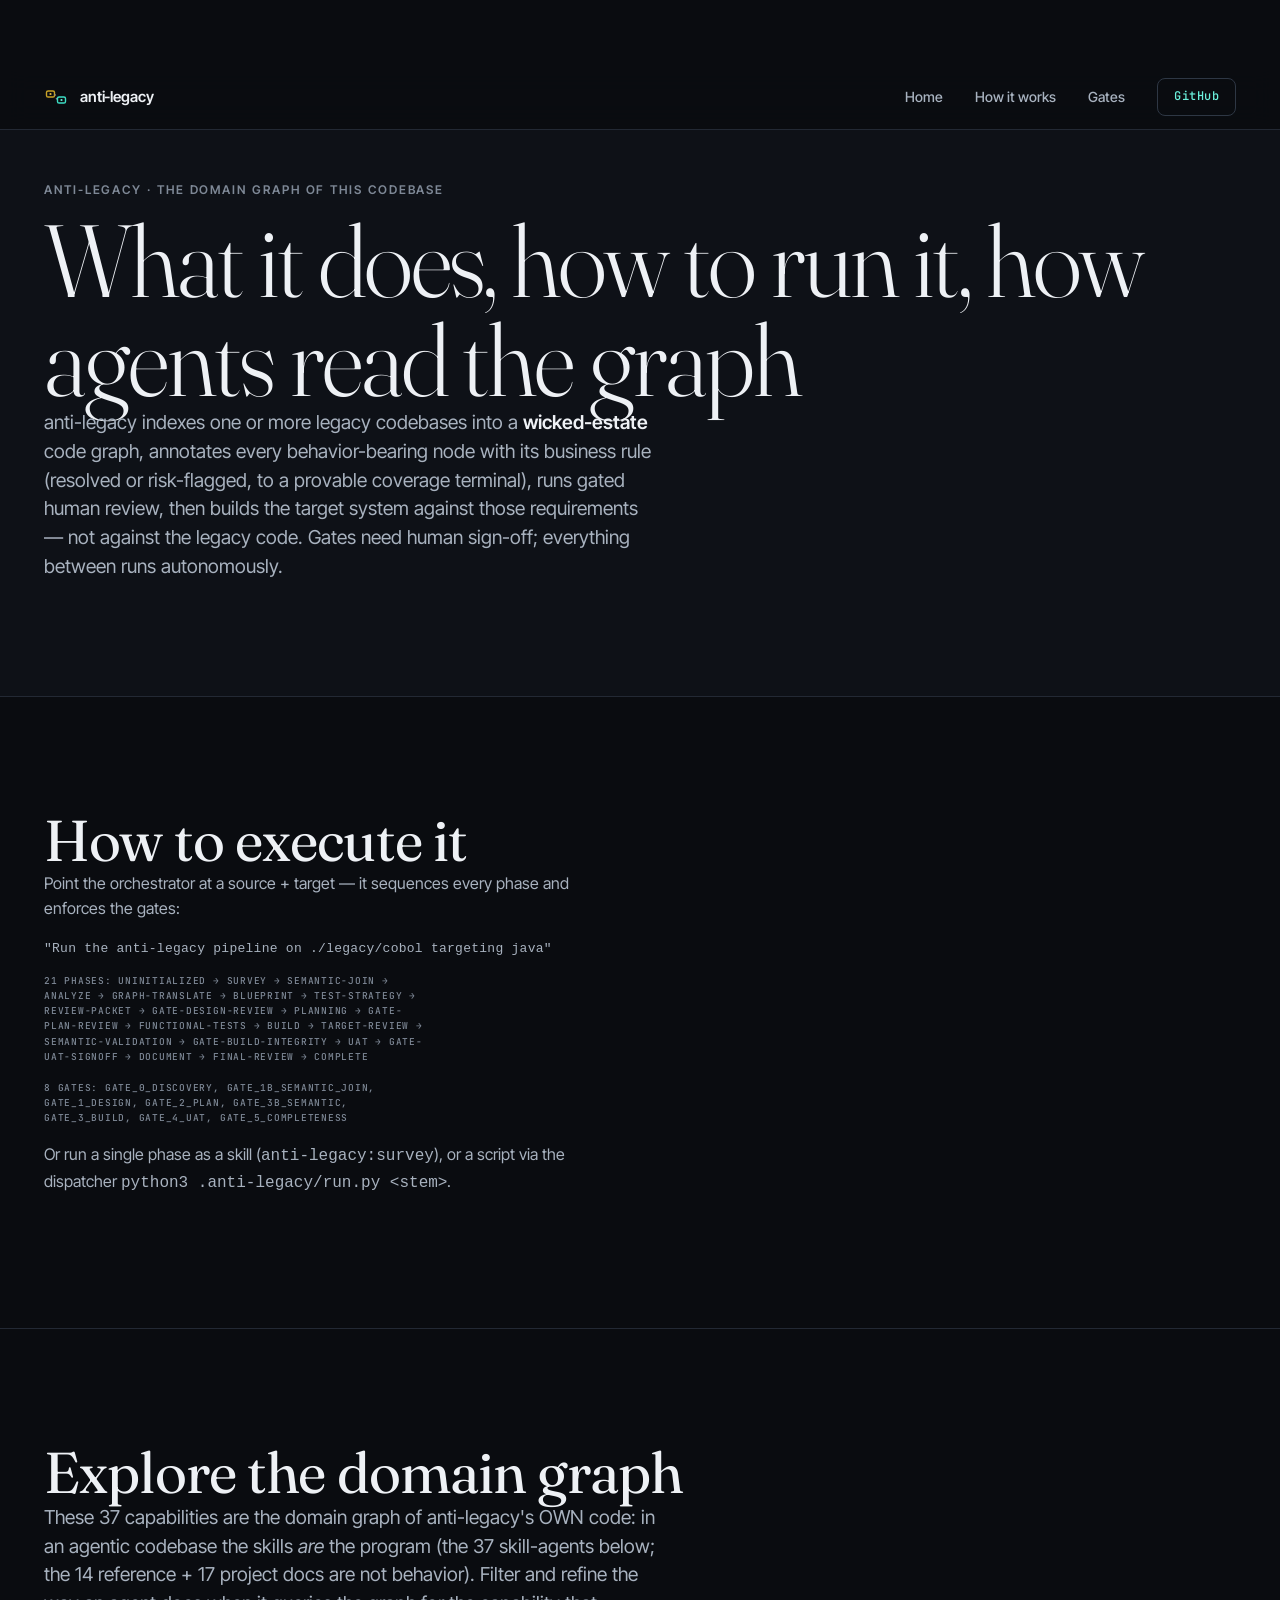
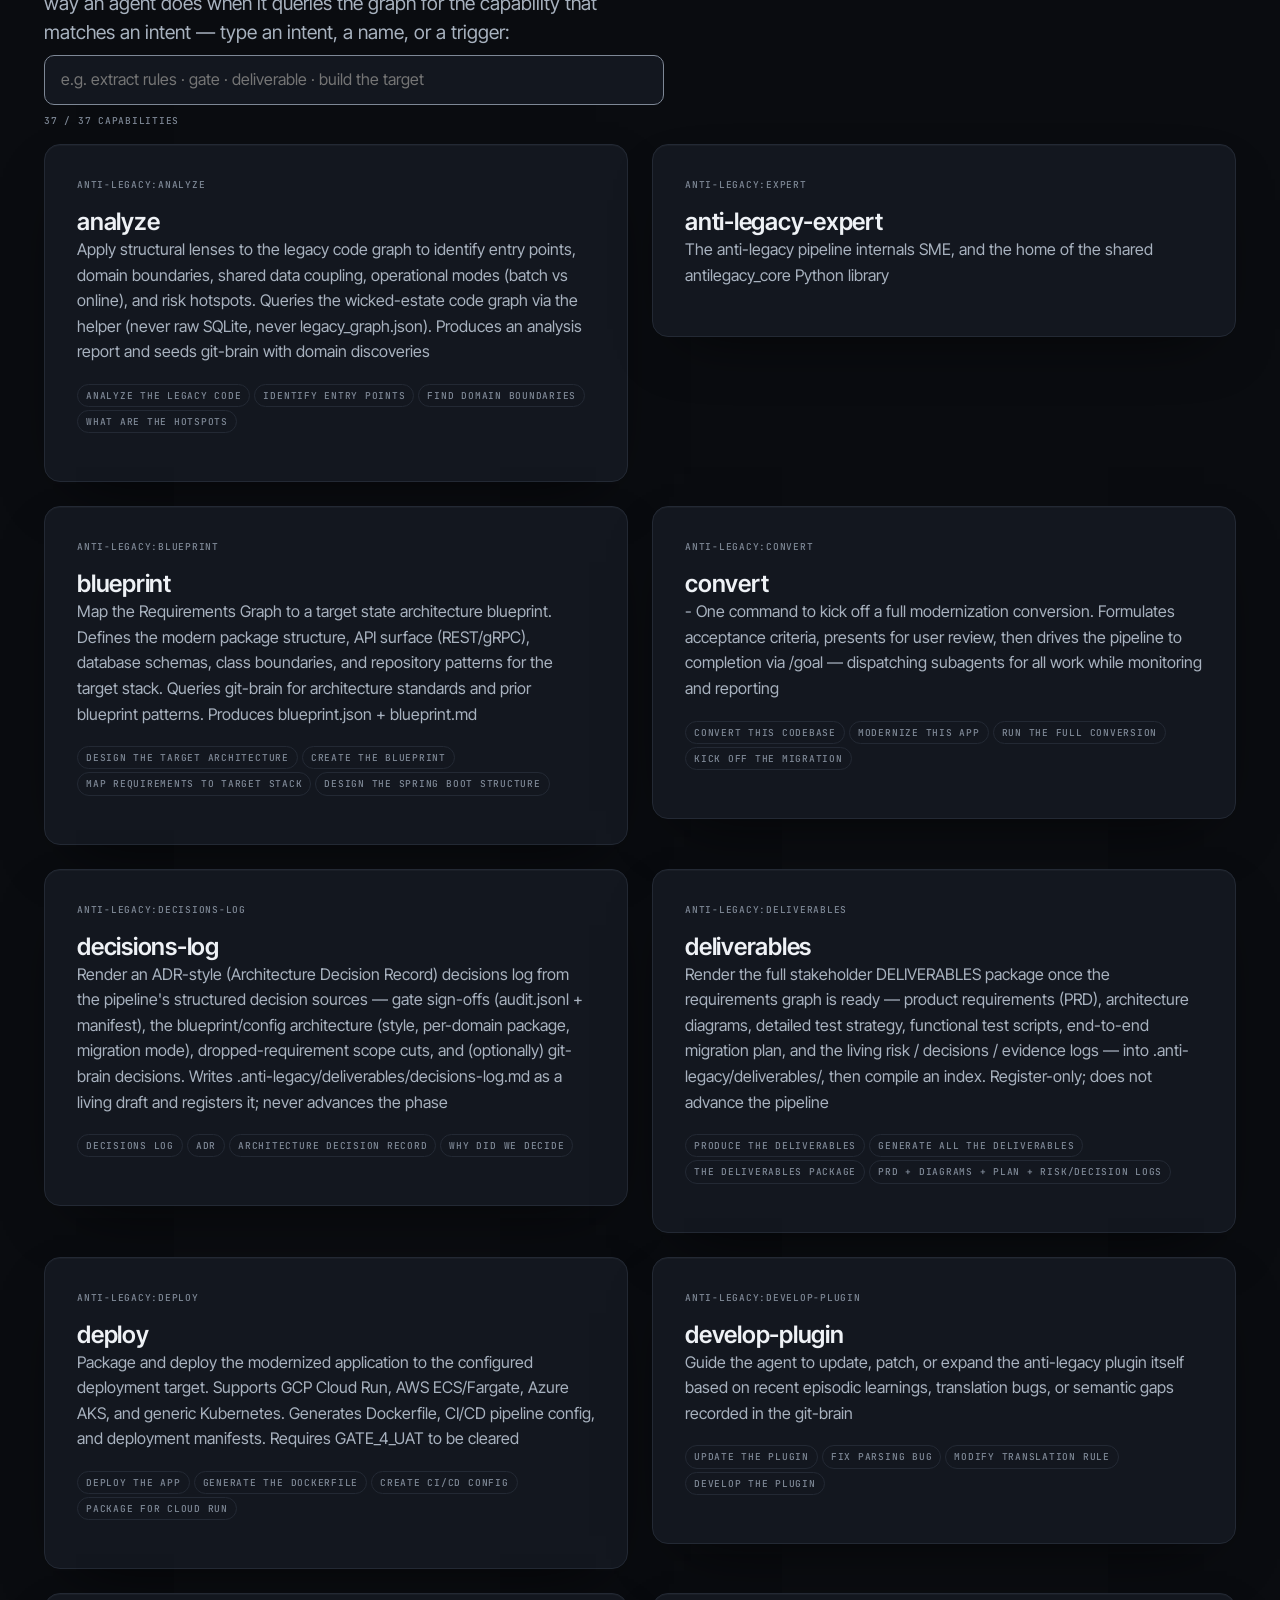
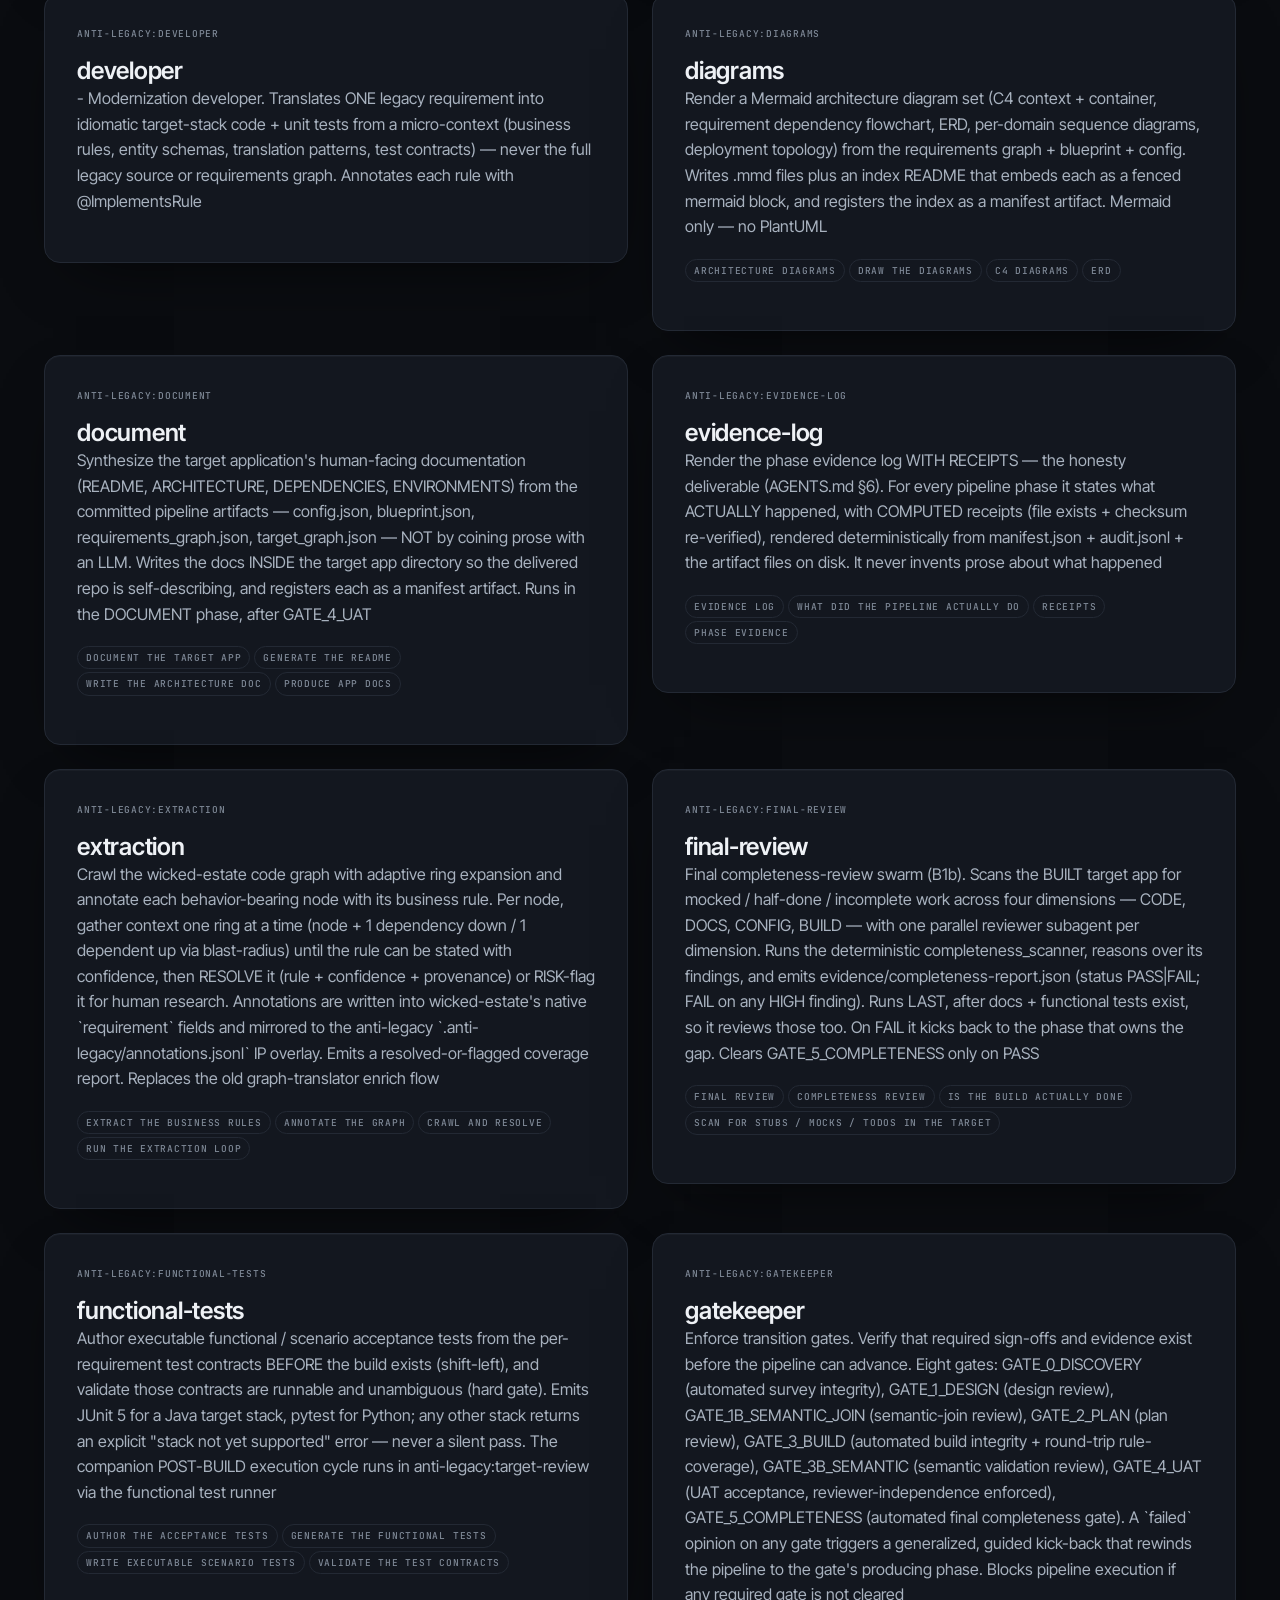
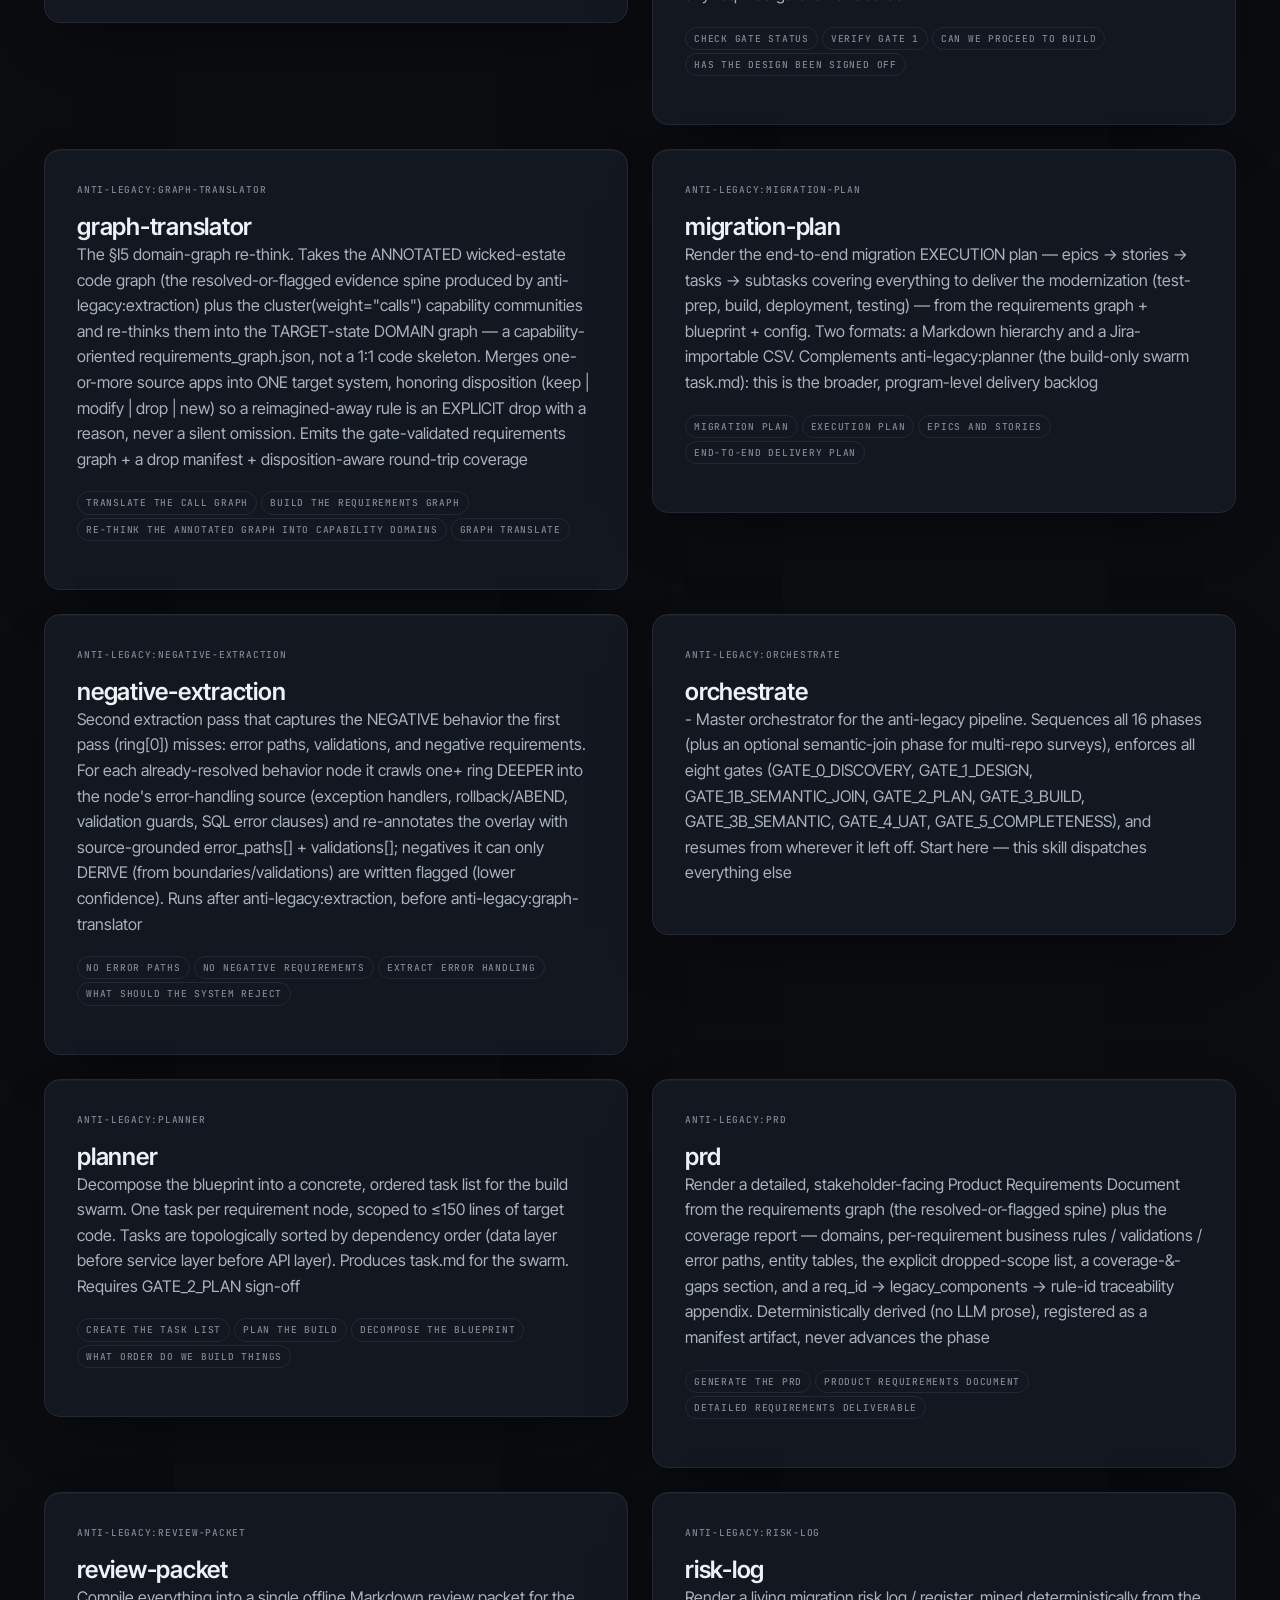
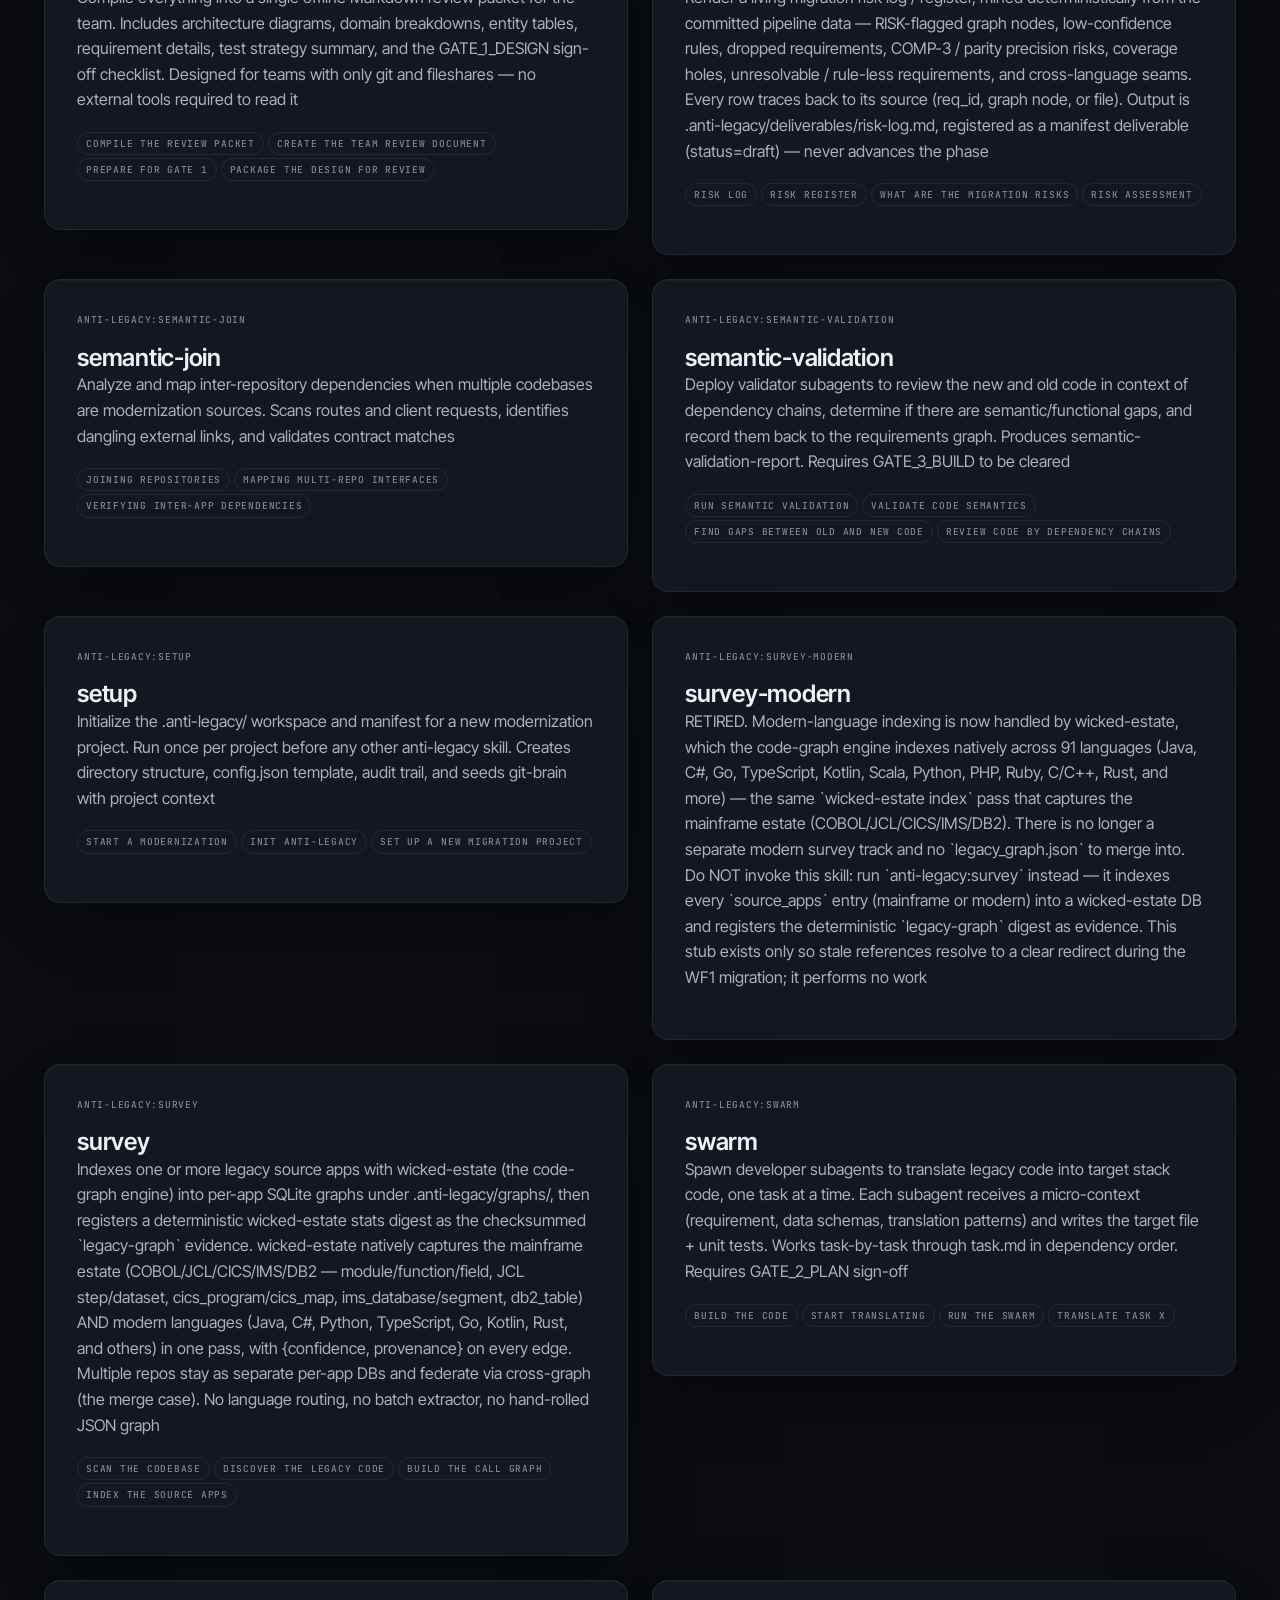
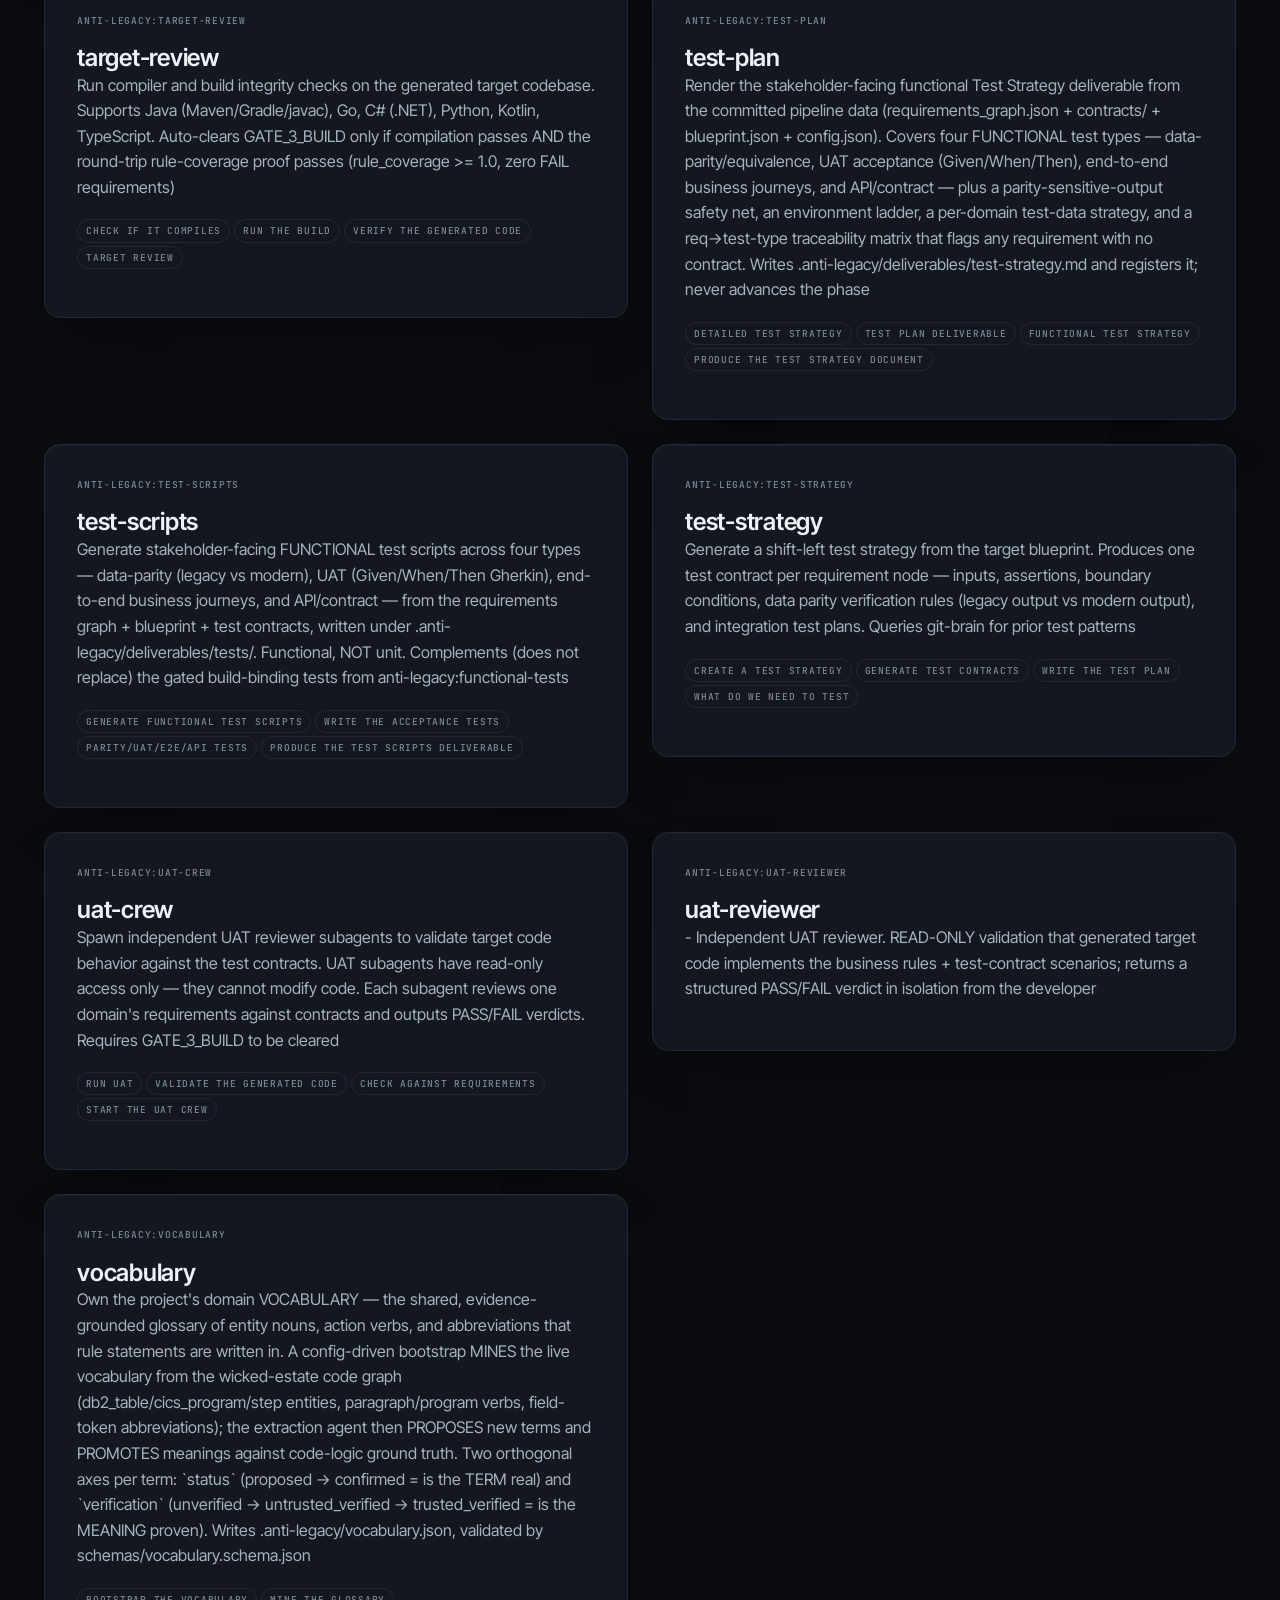
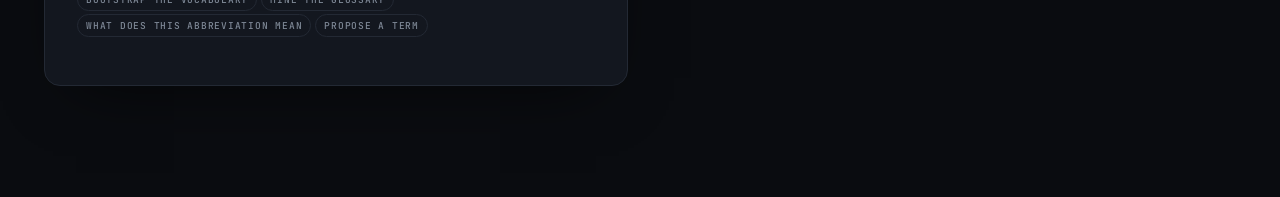
==== commit b1b4ff4a: "site: feature page = what-it-does + how-to-run + interactive domain-graph filter/refine Per feedback" ====
--- a/site/features.html
+++ b/site/features.html
@@ -36,65 +36,83 @@
 <main id="main">
 
 <section class="section section--panel"><div class="container">
-<p class="eyebrow">Generated from the capability graph</p>
-<h1 class="display">Features &amp; capabilities</h1>
-<p class="lead">anti-legacy is an <strong>agentic codebase</strong>: its skills are the program. This page is generated from its own capability graph — the 37 skill agents (behavior), alongside the 14 reference docs and 17 project docs (not behavior).</p>
+<p class="eyebrow">anti-legacy · the domain graph of this codebase</p>
+<h1 class="display">What it does, how to run it, how agents read the graph</h1>
+<p class="lead">anti-legacy indexes one or more legacy codebases into a <strong>wicked-estate</strong> code graph, annotates every behavior-bearing node with its business rule (resolved or risk-flagged, to a provable coverage terminal), runs gated human review, then builds the target system against those requirements — not against the legacy code. Gates need human sign-off; everything between runs autonomously.</p>
 </div></section>
 <section class="section"><div class="container">
-<h2 class="h2">Capabilities (37 skills)</h2>
-<div class="grid">
-<div class="col-6"><div class="card"><p class="mono-micro">anti-legacy:analyze</p><h3 class="h3">analyze</h3><p>Apply structural lenses to the legacy code graph to identify entry points, domain boundaries, shared data coupling, operational modes (batch vs online), and risk hotspots. Queries the wicked-estate code graph via the helper (never raw SQLite, never legacy_graph.json). Produces an analysis report and seeds git-brain with domain discoveries</p><p><span class="pill">analyze the legacy code</span> <span class="pill">identify entry points</span> <span class="pill">find domain boundaries</span> <span class="pill">what are the hotspots</span> </p></div></div>
-<div class="col-6"><div class="card"><p class="mono-micro">anti-legacy:expert</p><h3 class="h3">anti-legacy-expert</h3><p>The anti-legacy pipeline internals SME, and the home of the shared antilegacy_core Python library</p><p></p></div></div>
-<div class="col-6"><div class="card"><p class="mono-micro">anti-legacy:blueprint</p><h3 class="h3">blueprint</h3><p>Map the Requirements Graph to a target state architecture blueprint. Defines the modern package structure, API surface (REST/gRPC), database schemas, class boundaries, and repository patterns for the target stack. Queries git-brain for architecture standards and prior blueprint patterns. Produces blueprint.json + blueprint.md</p><p><span class="pill">design the target architecture</span> <span class="pill">create the blueprint</span> <span class="pill">map requirements to target stack</span> <span class="pill">design the Spring Boot structure</span> </p></div></div>
-<div class="col-6"><div class="card"><p class="mono-micro">anti-legacy:convert</p><h3 class="h3">convert</h3><p>- One command to kick off a full modernization conversion. Formulates acceptance criteria, presents for user review, then drives the pipeline to completion via /goal — dispatching subagents for all work while monitoring and reporting</p><p><span class="pill">convert this codebase</span> <span class="pill">modernize this app</span> <span class="pill">run the full conversion</span> <span class="pill">kick off the migration</span> </p></div></div>
-<div class="col-6"><div class="card"><p class="mono-micro">anti-legacy:decisions-log</p><h3 class="h3">decisions-log</h3><p>Render an ADR-style (Architecture Decision Record) decisions log from the pipeline&#x27;s structured decision sources — gate sign-offs (audit.jsonl + manifest), the blueprint/config architecture (style, per-domain package, migration mode), dropped-requirement scope cuts, and (optionally) git-brain decisions. Writes .anti-legacy/deliverables/decisions-log.md as a living draft and registers it; never advances the phase</p><p><span class="pill">decisions log</span> <span class="pill">ADR</span> <span class="pill">architecture decision record</span> <span class="pill">why did we decide</span> </p></div></div>
-<div class="col-6"><div class="card"><p class="mono-micro">anti-legacy:deliverables</p><h3 class="h3">deliverables</h3><p>Render the full stakeholder DELIVERABLES package once the requirements graph is ready — product requirements (PRD), architecture diagrams, detailed test strategy, functional test scripts, end-to-end migration plan, and the living risk / decisions / evidence logs — into .anti-legacy/deliverables/, then compile an index. Register-only; does not advance the pipeline</p><p><span class="pill">produce the deliverables</span> <span class="pill">generate all the deliverables</span> <span class="pill">the deliverables package</span> <span class="pill">PRD + diagrams + plan + risk/decision logs</span> </p></div></div>
-<div class="col-6"><div class="card"><p class="mono-micro">anti-legacy:deploy</p><h3 class="h3">deploy</h3><p>Package and deploy the modernized application to the configured deployment target. Supports GCP Cloud Run, AWS ECS/Fargate, Azure AKS, and generic Kubernetes. Generates Dockerfile, CI/CD pipeline config, and deployment manifests. Requires GATE_4_UAT to be cleared</p><p><span class="pill">deploy the app</span> <span class="pill">generate the Dockerfile</span> <span class="pill">create CI/CD config</span> <span class="pill">package for Cloud Run</span> </p></div></div>
-<div class="col-6"><div class="card"><p class="mono-micro">anti-legacy:develop-plugin</p><h3 class="h3">develop-plugin</h3><p>Guide the agent to update, patch, or expand the anti-legacy plugin itself based on recent episodic learnings, translation bugs, or semantic gaps recorded in the git-brain</p><p><span class="pill">update the plugin</span> <span class="pill">fix parsing bug</span> <span class="pill">modify translation rule</span> <span class="pill">develop the plugin</span> </p></div></div>
-<div class="col-6"><div class="card"><p class="mono-micro">anti-legacy:developer</p><h3 class="h3">developer</h3><p>- Modernization developer. Translates ONE legacy requirement into idiomatic target-stack code + unit tests from a micro-context (business rules, entity schemas, translation patterns, test contracts) — never the full legacy source or requirements graph. Annotates each rule with @ImplementsRule</p><p></p></div></div>
-<div class="col-6"><div class="card"><p class="mono-micro">anti-legacy:diagrams</p><h3 class="h3">diagrams</h3><p>Render a Mermaid architecture diagram set (C4 context + container, requirement dependency flowchart, ERD, per-domain sequence diagrams, deployment topology) from the requirements graph + blueprint + config. Writes .mmd files plus an index README that embeds each as a fenced mermaid block, and registers the index as a manifest artifact. Mermaid only — no PlantUML</p><p><span class="pill">architecture diagrams</span> <span class="pill">draw the diagrams</span> <span class="pill">C4 diagrams</span> <span class="pill">ERD</span> </p></div></div>
-<div class="col-6"><div class="card"><p class="mono-micro">anti-legacy:document</p><h3 class="h3">document</h3><p>Synthesize the target application&#x27;s human-facing documentation (README, ARCHITECTURE, DEPENDENCIES, ENVIRONMENTS) from the committed pipeline artifacts — config.json, blueprint.json, requirements_graph.json, target_graph.json — NOT by coining prose with an LLM. Writes the docs INSIDE the target app directory so the delivered repo is self-describing, and registers each as a manifest artifact. Runs in the DOCUMENT phase, after GATE_4_UAT</p><p><span class="pill">document the target app</span> <span class="pill">generate the README</span> <span class="pill">write the architecture doc</span> <span class="pill">produce app docs</span> </p></div></div>
-<div class="col-6"><div class="card"><p class="mono-micro">anti-legacy:evidence-log</p><h3 class="h3">evidence-log</h3><p>Render the phase evidence log WITH RECEIPTS — the honesty deliverable (AGENTS.md §6). For every pipeline phase it states what ACTUALLY happened, with COMPUTED receipts (file exists + checksum re-verified), rendered deterministically from manifest.json + audit.jsonl + the artifact files on disk. It never invents prose about what happened</p><p><span class="pill">evidence log</span> <span class="pill">what did the pipeline actually do</span> <span class="pill">receipts</span> <span class="pill">phase evidence</span> </p></div></div>
-<div class="col-6"><div class="card"><p class="mono-micro">anti-legacy:extraction</p><h3 class="h3">extraction</h3><p>Crawl the wicked-estate code graph with adaptive ring expansion and annotate each behavior-bearing node with its business rule. Per node, gather context one ring at a time (node + 1 dependency down / 1 dependent up via blast-radius) until the rule can be stated with confidence, then RESOLVE it (rule + confidence + provenance) or RISK-flag it for human research. Annotations are written into wicked-estate&#x27;s native `requirement` fields and mirrored to the anti-legacy `.anti-legacy/annotations.jsonl` IP overlay. Emits a resolved-or-flagged coverage report. Replaces the old graph-translator enrich flow</p><p><span class="pill">extract the business rules</span> <span class="pill">annotate the graph</span> <span class="pill">crawl and resolve</span> <span class="pill">run the extraction loop</span> </p></div></div>
-<div class="col-6"><div class="card"><p class="mono-micro">anti-legacy:final-review</p><h3 class="h3">final-review</h3><p>Final completeness-review swarm (B1b). Scans the BUILT target app for mocked / half-done / incomplete work across four dimensions — CODE, DOCS, CONFIG, BUILD — with one parallel reviewer subagent per dimension. Runs the deterministic completeness_scanner, reasons over its findings, and emits evidence/completeness-report.json (status PASS|FAIL; FAIL on any HIGH finding). Runs LAST, after docs + functional tests exist, so it reviews those too. On FAIL it kicks back to the phase that owns the gap. Clears GATE_5_COMPLETENESS only on PASS</p><p><span class="pill">final review</span> <span class="pill">completeness review</span> <span class="pill">is the build actually done</span> <span class="pill">scan for stubs / mocks / TODOs in the target</span> </p></div></div>
-<div class="col-6"><div class="card"><p class="mono-micro">anti-legacy:functional-tests</p><h3 class="h3">functional-tests</h3><p>Author executable functional / scenario acceptance tests from the per-requirement test contracts BEFORE the build exists (shift-left), and validate those contracts are runnable and unambiguous (hard gate). Emits JUnit 5 for a Java target stack, pytest for Python; any other stack returns an explicit &quot;stack not yet supported&quot; error — never a silent pass. The companion POST-BUILD execution cycle runs in anti-legacy:target-review via the functional test runner</p><p><span class="pill">author the acceptance tests</span> <span class="pill">generate the functional tests</span> <span class="pill">write executable scenario tests</span> <span class="pill">validate the test contracts</span> </p></div></div>
-<div class="col-6"><div class="card"><p class="mono-micro">anti-legacy:gatekeeper</p><h3 class="h3">gatekeeper</h3><p>Enforce transition gates. Verify that required sign-offs and evidence exist before the pipeline can advance. Eight gates: GATE_0_DISCOVERY (automated survey integrity), GATE_1_DESIGN (design review), GATE_1B_SEMANTIC_JOIN (semantic-join review), GATE_2_PLAN (plan review), GATE_3_BUILD (automated build integrity + round-trip rule-coverage), GATE_3B_SEMANTIC (semantic validation review), GATE_4_UAT (UAT acceptance, reviewer-independence enforced), GATE_5_COMPLETENESS (automated final completeness gate). A `failed` opinion on any gate triggers a generalized, guided kick-back that rewinds the pipeline to the gate&#x27;s producing phase. Blocks pipeline execution if any required gate is not cleared</p><p><span class="pill">check gate status</span> <span class="pill">verify gate 1</span> <span class="pill">can we proceed to build</span> <span class="pill">has the design been signed off</span> </p></div></div>
-<div class="col-6"><div class="card"><p class="mono-micro">anti-legacy:graph-translator</p><h3 class="h3">graph-translator</h3><p>The §I5 domain-graph re-think. Takes the ANNOTATED wicked-estate code graph (the resolved-or-flagged evidence spine produced by anti-legacy:extraction) plus the cluster(weight=&quot;calls&quot;) capability communities and re-thinks them into the TARGET-state DOMAIN graph — a capability-oriented requirements_graph.json, not a 1:1 code skeleton. Merges one-or-more source apps into ONE target system, honoring disposition (keep | modify | drop | new) so a reimagined-away rule is an EXPLICIT drop with a reason, never a silent omission. Emits the gate-validated requirements graph + a drop manifest + disposition-aware round-trip coverage</p><p><span class="pill">translate the call graph</span> <span class="pill">build the requirements graph</span> <span class="pill">re-think the annotated graph into capability domains</span> <span class="pill">Graph Translate</span> </p></div></div>
-<div class="col-6"><div class="card"><p class="mono-micro">anti-legacy:migration-plan</p><h3 class="h3">migration-plan</h3><p>Render the end-to-end migration EXECUTION plan — epics -&gt; stories -&gt; tasks -&gt; subtasks covering everything to deliver the modernization (test-prep, build, deployment, testing) — from the requirements graph + blueprint + config. Two formats: a Markdown hierarchy and a Jira-importable CSV. Complements anti-legacy:planner (the build-only swarm task.md): this is the broader, program-level delivery backlog</p><p><span class="pill">migration plan</span> <span class="pill">execution plan</span> <span class="pill">epics and stories</span> <span class="pill">end-to-end delivery plan</span> </p></div></div>
-<div class="col-6"><div class="card"><p class="mono-micro">anti-legacy:negative-extraction</p><h3 class="h3">negative-extraction</h3><p>Second extraction pass that captures the NEGATIVE behavior the first pass (ring[0]) misses: error paths, validations, and negative requirements. For each already-resolved behavior node it crawls one+ ring DEEPER into the node&#x27;s error-handling source (exception handlers, rollback/ABEND, validation guards, SQL error clauses) and re-annotates the overlay with source-grounded error_paths[] + validations[]; negatives it can only DERIVE (from boundaries/validations) are written flagged (lower confidence). Runs after anti-legacy:extraction, before anti-legacy:graph-translator</p><p><span class="pill">no error paths</span> <span class="pill">no negative requirements</span> <span class="pill">extract error handling</span> <span class="pill">what should the system reject</span> </p></div></div>
-<div class="col-6"><div class="card"><p class="mono-micro">anti-legacy:orchestrate</p><h3 class="h3">orchestrate</h3><p>- Master orchestrator for the anti-legacy pipeline. Sequences all 16 phases (plus an optional semantic-join phase for multi-repo surveys), enforces all eight gates (GATE_0_DISCOVERY, GATE_1_DESIGN, GATE_1B_SEMANTIC_JOIN, GATE_2_PLAN, GATE_3_BUILD, GATE_3B_SEMANTIC, GATE_4_UAT, GATE_5_COMPLETENESS), and resumes from wherever it left off. Start here — this skill dispatches everything else</p><p></p></div></div>
-<div class="col-6"><div class="card"><p class="mono-micro">anti-legacy:planner</p><h3 class="h3">planner</h3><p>Decompose the blueprint into a concrete, ordered task list for the build swarm. One task per requirement node, scoped to ≤150 lines of target code. Tasks are topologically sorted by dependency order (data layer before service layer before API layer). Produces task.md for the swarm. Requires GATE_2_PLAN sign-off</p><p><span class="pill">create the task list</span> <span class="pill">plan the build</span> <span class="pill">decompose the blueprint</span> <span class="pill">what order do we build things</span> </p></div></div>
-<div class="col-6"><div class="card"><p class="mono-micro">anti-legacy:prd</p><h3 class="h3">prd</h3><p>Render a detailed, stakeholder-facing Product Requirements Document from the requirements graph (the resolved-or-flagged spine) plus the coverage report — domains, per-requirement business rules / validations / error paths, entity tables, the explicit dropped-scope list, a coverage-&amp;-gaps section, and a req_id → legacy_components → rule-id traceability appendix. Deterministically derived (no LLM prose), registered as a manifest artifact, never advances the phase</p><p><span class="pill">generate the PRD</span> <span class="pill">product requirements document</span> <span class="pill">detailed requirements deliverable</span> </p></div></div>
-<div class="col-6"><div class="card"><p class="mono-micro">anti-legacy:review-packet</p><h3 class="h3">review-packet</h3><p>Compile everything into a single offline Markdown review packet for the team. Includes architecture diagrams, domain breakdowns, entity tables, requirement details, test strategy summary, and the GATE_1_DESIGN sign-off checklist. Designed for teams with only git and fileshares — no external tools required to read it</p><p><span class="pill">compile the review packet</span> <span class="pill">create the team review document</span> <span class="pill">prepare for gate 1</span> <span class="pill">package the design for review</span> </p></div></div>
-<div class="col-6"><div class="card"><p class="mono-micro">anti-legacy:risk-log</p><h3 class="h3">risk-log</h3><p>Render a living migration risk log / register, mined deterministically from the committed pipeline data — RISK-flagged graph nodes, low-confidence rules, dropped requirements, COMP-3 / parity precision risks, coverage holes, unresolvable / rule-less requirements, and cross-language seams. Every row traces back to its source (req_id, graph node, or file). Output is .anti-legacy/deliverables/risk-log.md, registered as a manifest deliverable (status=draft) — never advances the phase</p><p><span class="pill">risk log</span> <span class="pill">risk register</span> <span class="pill">what are the migration risks</span> <span class="pill">risk assessment</span> </p></div></div>
-<div class="col-6"><div class="card"><p class="mono-micro">anti-legacy:semantic-join</p><h3 class="h3">semantic-join</h3><p>Analyze and map inter-repository dependencies when multiple codebases are modernization sources. Scans routes and client requests, identifies dangling external links, and validates contract matches</p><p><span class="pill">joining repositories</span> <span class="pill">mapping multi-repo interfaces</span> <span class="pill">verifying inter-app dependencies</span> </p></div></div>
-<div class="col-6"><div class="card"><p class="mono-micro">anti-legacy:semantic-validation</p><h3 class="h3">semantic-validation</h3><p>Deploy validator subagents to review the new and old code in context of dependency chains, determine if there are semantic/functional gaps, and record them back to the requirements graph. Produces semantic-validation-report. Requires GATE_3_BUILD to be cleared</p><p><span class="pill">run semantic validation</span> <span class="pill">validate code semantics</span> <span class="pill">find gaps between old and new code</span> <span class="pill">review code by dependency chains</span> </p></div></div>
-<div class="col-6"><div class="card"><p class="mono-micro">anti-legacy:setup</p><h3 class="h3">setup</h3><p>Initialize the .anti-legacy/ workspace and manifest for a new modernization project. Run once per project before any other anti-legacy skill. Creates directory structure, config.json template, audit trail, and seeds git-brain with project context</p><p><span class="pill">start a modernization</span> <span class="pill">init anti-legacy</span> <span class="pill">set up a new migration project</span> </p></div></div>
-<div class="col-6"><div class="card"><p class="mono-micro">anti-legacy:survey-modern</p><h3 class="h3">survey-modern</h3><p>RETIRED. Modern-language indexing is now handled by wicked-estate, which the code-graph engine indexes natively across 91 languages (Java, C#, Go, TypeScript, Kotlin, Scala, Python, PHP, Ruby, C/C++, Rust, and more) — the same `wicked-estate index` pass that captures the mainframe estate (COBOL/JCL/CICS/IMS/DB2). There is no longer a separate modern survey track and no `legacy_graph.json` to merge into. Do NOT invoke this skill: run `anti-legacy:survey` instead — it indexes every `source_apps` entry (mainframe or modern) into a wicked-estate DB and registers the deterministic `legacy-graph` digest as evidence. This stub exists only so stale references resolve to a clear redirect during the WF1 migration; it performs no work</p><p></p></div></div>
-<div class="col-6"><div class="card"><p class="mono-micro">anti-legacy:survey</p><h3 class="h3">survey</h3><p>Indexes one or more legacy source apps with wicked-estate (the code-graph engine) into per-app SQLite graphs under .anti-legacy/graphs/, then registers a deterministic wicked-estate stats digest as the checksummed `legacy-graph` evidence. wicked-estate natively captures the mainframe estate (COBOL/JCL/CICS/IMS/DB2 — module/function/field, JCL step/dataset, cics_program/cics_map, ims_database/segment, db2_table) AND modern languages (Java, C#, Python, TypeScript, Go, Kotlin, Rust, and others) in one pass, with {confidence, provenance} on every edge. Multiple repos stay as separate per-app DBs and federate via cross-graph (the merge case). No language routing, no batch extractor, no hand-rolled JSON graph</p><p><span class="pill">scan the codebase</span> <span class="pill">discover the legacy code</span> <span class="pill">build the call graph</span> <span class="pill">index the source apps</span> </p></div></div>
-<div class="col-6"><div class="card"><p class="mono-micro">anti-legacy:swarm</p><h3 class="h3">swarm</h3><p>Spawn developer subagents to translate legacy code into target stack code, one task at a time. Each subagent receives a micro-context (requirement, data schemas, translation patterns) and writes the target file + unit tests. Works task-by-task through task.md in dependency order. Requires GATE_2_PLAN sign-off</p><p><span class="pill">build the code</span> <span class="pill">start translating</span> <span class="pill">run the swarm</span> <span class="pill">translate task X</span> </p></div></div>
-<div class="col-6"><div class="card"><p class="mono-micro">anti-legacy:target-review</p><h3 class="h3">target-review</h3><p>Run compiler and build integrity checks on the generated target codebase. Supports Java (Maven/Gradle/javac), Go, C# (.NET), Python, Kotlin, TypeScript. Auto-clears GATE_3_BUILD only if compilation passes AND the round-trip rule-coverage proof passes (rule_coverage &gt;= 1.0, zero FAIL requirements)</p><p><span class="pill">check if it compiles</span> <span class="pill">run the build</span> <span class="pill">verify the generated code</span> <span class="pill">target review</span> </p></div></div>
-<div class="col-6"><div class="card"><p class="mono-micro">anti-legacy:test-plan</p><h3 class="h3">test-plan</h3><p>Render the stakeholder-facing functional Test Strategy deliverable from the committed pipeline data (requirements_graph.json + contracts/ + blueprint.json + config.json). Covers four FUNCTIONAL test types — data-parity/equivalence, UAT acceptance (Given/When/Then), end-to-end business journeys, and API/contract — plus a parity-sensitive-output safety net, an environment ladder, a per-domain test-data strategy, and a req→test-type traceability matrix that flags any requirement with no contract. Writes .anti-legacy/deliverables/test-strategy.md and registers it; never advances the phase</p><p><span class="pill">detailed test strategy</span> <span class="pill">test plan deliverable</span> <span class="pill">functional test strategy</span> <span class="pill">produce the test strategy document</span> </p></div></div>
-<div class="col-6"><div class="card"><p class="mono-micro">anti-legacy:test-scripts</p><h3 class="h3">test-scripts</h3><p>Generate stakeholder-facing FUNCTIONAL test scripts across four types — data-parity (legacy vs modern), UAT (Given/When/Then Gherkin), end-to-end business journeys, and API/contract — from the requirements graph + blueprint + test contracts, written under .anti-legacy/deliverables/tests/. Functional, NOT unit. Complements (does not replace) the gated build-binding tests from anti-legacy:functional-tests</p><p><span class="pill">generate functional test scripts</span> <span class="pill">write the acceptance tests</span> <span class="pill">parity/UAT/E2E/API tests</span> <span class="pill">produce the test scripts deliverable</span> </p></div></div>
-<div class="col-6"><div class="card"><p class="mono-micro">anti-legacy:test-strategy</p><h3 class="h3">test-strategy</h3><p>Generate a shift-left test strategy from the target blueprint. Produces one test contract per requirement node — inputs, assertions, boundary conditions, data parity verification rules (legacy output vs modern output), and integration test plans. Queries git-brain for prior test patterns</p><p><span class="pill">create a test strategy</span> <span class="pill">generate test contracts</span> <span class="pill">write the test plan</span> <span class="pill">what do we need to test</span> </p></div></div>
-<div class="col-6"><div class="card"><p class="mono-micro">anti-legacy:uat-crew</p><h3 class="h3">uat-crew</h3><p>Spawn independent UAT reviewer subagents to validate target code behavior against the test contracts. UAT subagents have read-only access only — they cannot modify code. Each subagent reviews one domain&#x27;s requirements against contracts and outputs PASS/FAIL verdicts.  Requires GATE_3_BUILD to be cleared</p><p><span class="pill">run UAT</span> <span class="pill">validate the generated code</span> <span class="pill">check against requirements</span> <span class="pill">start the UAT crew</span> </p></div></div>
-<div class="col-6"><div class="card"><p class="mono-micro">anti-legacy:uat-reviewer</p><h3 class="h3">uat-reviewer</h3><p>- Independent UAT reviewer. READ-ONLY validation that generated target code implements the business rules + test-contract scenarios; returns a structured PASS/FAIL verdict in isolation from the developer</p><p></p></div></div>
-<div class="col-6"><div class="card"><p class="mono-micro">anti-legacy:vocabulary</p><h3 class="h3">vocabulary</h3><p>Own the project&#x27;s domain VOCABULARY — the shared, evidence-grounded glossary of entity nouns, action verbs, and abbreviations that rule statements are written in. A config-driven bootstrap MINES the live vocabulary from the wicked-estate code graph (db2_table/cics_program/step entities, paragraph/program verbs, field-token abbreviations); the extraction agent then PROPOSES new terms and PROMOTES meanings against code-logic ground truth. Two orthogonal axes per term: `status` (proposed -&gt; confirmed = is the TERM real) and `verification` (unverified -&gt; untrusted_verified -&gt; trusted_verified = is the MEANING proven). Writes .anti-legacy/vocabulary.json, validated by schemas/vocabulary.schema.json</p><p><span class="pill">bootstrap the vocabulary</span> <span class="pill">mine the glossary</span> <span class="pill">what does this abbreviation mean</span> <span class="pill">propose a term</span> </p></div></div>
-</div></div></section>
+<h2 class="h2">How to execute it</h2>
+<p>Point the orchestrator at a source + target — it sequences every phase and enforces the gates:</p>
+<pre class="mono"><code>"Run the anti-legacy pipeline on ./legacy/cobol targeting java"</code></pre>
+<p class="mono-micro">21 phases: uninitialized &rarr; survey &rarr; semantic-join &rarr; analyze &rarr; graph-translate &rarr; blueprint &rarr; test-strategy &rarr; review-packet &rarr; gate-design-review &rarr; planning &rarr; gate-plan-review &rarr; functional-tests &rarr; build &rarr; target-review &rarr; semantic-validation &rarr; gate-build-integrity &rarr; uat &rarr; gate-uat-signoff &rarr; document &rarr; final-review &rarr; complete</p>
+<p class="mono-micro">8 gates: GATE_0_DISCOVERY, GATE_1B_SEMANTIC_JOIN, GATE_1_DESIGN, GATE_2_PLAN, GATE_3B_SEMANTIC, GATE_3_BUILD, GATE_4_UAT, GATE_5_COMPLETENESS</p>
+<p>Or run a single phase as a skill (<code>anti-legacy:survey</code>), or a script via the dispatcher <code>python3 .anti-legacy/run.py &lt;stem&gt;</code>.</p>
+</div></section>
 <section class="section section--ink"><div class="container">
-<h2 class="h2">Pipeline phases</h2><p class="mono">uninitialized &rarr; survey &rarr; semantic-join &rarr; analyze &rarr; graph-translate &rarr; blueprint &rarr; test-strategy &rarr; review-packet &rarr; gate-design-review &rarr; planning &rarr; gate-plan-review &rarr; functional-tests &rarr; build &rarr; target-review &rarr; semantic-validation &rarr; gate-build-integrity &rarr; uat &rarr; gate-uat-signoff &rarr; document &rarr; final-review &rarr; complete</p>
+<h2 class="h2">Explore the domain graph</h2>
+<p class="lead">These 37 capabilities are the domain graph of anti-legacy's OWN code: in an agentic codebase the skills <em>are</em> the program (the 37 skill-agents below; the 14 reference + 17 project docs are not behavior). Filter and refine the way an agent does when it queries the graph for the capability that matches an intent — type an intent, a name, or a trigger:</p>
+<input id="capq" type="search" autocomplete="off" aria-label="Filter capabilities" placeholder="e.g. extract rules · gate · deliverable · build the target" style="width:100%;max-width:620px;padding:.7rem 1rem;margin:.5rem 0;font:inherit;color:var(--paper-50,#eee);background:var(--ink-800,#181818);border:1px solid var(--fog-500,#666);border-radius:10px">
+<p class="mono-micro"><span id="capcount">37</span> / 37 capabilities</p>
+<div id="caplist" class="grid">
+<div class="col-6 cap-item" data-hay="anti-legacy:analyze analyze apply structural lenses to the legacy code graph to identify entry points, domain boundaries, shared data coupling, operational modes (batch vs online), and risk hotspots. queries the wicked-estate code graph via the helper (never raw sqlite, never legacy_graph.json). produces an analysis report and seeds git-brain with domain discoveries analyze the legacy code identify entry points find domain boundaries what are the hotspots classify the programs"><div class="card"><p class="mono-micro">anti-legacy:analyze</p><h3 class="h3">analyze</h3><p>Apply structural lenses to the legacy code graph to identify entry points, domain boundaries, shared data coupling, operational modes (batch vs online), and risk hotspots. Queries the wicked-estate code graph via the helper (never raw SQLite, never legacy_graph.json). Produces an analysis report and seeds git-brain with domain discoveries</p><p><span class="pill">analyze the legacy code</span> <span class="pill">identify entry points</span> <span class="pill">find domain boundaries</span> <span class="pill">what are the hotspots</span> </p></div></div>
+<div class="col-6 cap-item" data-hay="anti-legacy:expert anti-legacy-expert the anti-legacy pipeline internals sme, and the home of the shared antilegacy_core python library"><div class="card"><p class="mono-micro">anti-legacy:expert</p><h3 class="h3">anti-legacy-expert</h3><p>The anti-legacy pipeline internals SME, and the home of the shared antilegacy_core Python library</p><p></p></div></div>
+<div class="col-6 cap-item" data-hay="anti-legacy:blueprint blueprint map the requirements graph to a target state architecture blueprint. defines the modern package structure, api surface (rest/grpc), database schemas, class boundaries, and repository patterns for the target stack. queries git-brain for architecture standards and prior blueprint patterns. produces blueprint.json + blueprint.md design the target architecture create the blueprint map requirements to target stack design the spring boot structure what does the modern version look like"><div class="card"><p class="mono-micro">anti-legacy:blueprint</p><h3 class="h3">blueprint</h3><p>Map the Requirements Graph to a target state architecture blueprint. Defines the modern package structure, API surface (REST/gRPC), database schemas, class boundaries, and repository patterns for the target stack. Queries git-brain for architecture standards and prior blueprint patterns. Produces blueprint.json + blueprint.md</p><p><span class="pill">design the target architecture</span> <span class="pill">create the blueprint</span> <span class="pill">map requirements to target stack</span> <span class="pill">design the Spring Boot structure</span> </p></div></div>
+<div class="col-6 cap-item" data-hay="anti-legacy:convert convert - one command to kick off a full modernization conversion. formulates acceptance criteria, presents for user review, then drives the pipeline to completion via /goal — dispatching subagents for all work while monitoring and reporting convert this codebase modernize this app run the full conversion kick off the migration"><div class="card"><p class="mono-micro">anti-legacy:convert</p><h3 class="h3">convert</h3><p>- One command to kick off a full modernization conversion. Formulates acceptance criteria, presents for user review, then drives the pipeline to completion via /goal — dispatching subagents for all work while monitoring and reporting</p><p><span class="pill">convert this codebase</span> <span class="pill">modernize this app</span> <span class="pill">run the full conversion</span> <span class="pill">kick off the migration</span> </p></div></div>
+<div class="col-6 cap-item" data-hay="anti-legacy:decisions-log decisions-log render an adr-style (architecture decision record) decisions log from the pipeline&#x27;s structured decision sources — gate sign-offs (audit.jsonl + manifest), the blueprint/config architecture (style, per-domain package, migration mode), dropped-requirement scope cuts, and (optionally) git-brain decisions. writes .anti-legacy/deliverables/decisions-log.md as a living draft and registers it; never advances the phase decisions log adr architecture decision record why did we decide"><div class="card"><p class="mono-micro">anti-legacy:decisions-log</p><h3 class="h3">decisions-log</h3><p>Render an ADR-style (Architecture Decision Record) decisions log from the pipeline&#x27;s structured decision sources — gate sign-offs (audit.jsonl + manifest), the blueprint/config architecture (style, per-domain package, migration mode), dropped-requirement scope cuts, and (optionally) git-brain decisions. Writes .anti-legacy/deliverables/decisions-log.md as a living draft and registers it; never advances the phase</p><p><span class="pill">decisions log</span> <span class="pill">ADR</span> <span class="pill">architecture decision record</span> <span class="pill">why did we decide</span> </p></div></div>
+<div class="col-6 cap-item" data-hay="anti-legacy:deliverables deliverables render the full stakeholder deliverables package once the requirements graph is ready — product requirements (prd), architecture diagrams, detailed test strategy, functional test scripts, end-to-end migration plan, and the living risk / decisions / evidence logs — into .anti-legacy/deliverables/, then compile an index. register-only; does not advance the pipeline produce the deliverables generate all the deliverables the deliverables package prd + diagrams + plan + risk/decision logs"><div class="card"><p class="mono-micro">anti-legacy:deliverables</p><h3 class="h3">deliverables</h3><p>Render the full stakeholder DELIVERABLES package once the requirements graph is ready — product requirements (PRD), architecture diagrams, detailed test strategy, functional test scripts, end-to-end migration plan, and the living risk / decisions / evidence logs — into .anti-legacy/deliverables/, then compile an index. Register-only; does not advance the pipeline</p><p><span class="pill">produce the deliverables</span> <span class="pill">generate all the deliverables</span> <span class="pill">the deliverables package</span> <span class="pill">PRD + diagrams + plan + risk/decision logs</span> </p></div></div>
+<div class="col-6 cap-item" data-hay="anti-legacy:deploy deploy package and deploy the modernized application to the configured deployment target. supports gcp cloud run, aws ecs/fargate, azure aks, and generic kubernetes. generates dockerfile, ci/cd pipeline config, and deployment manifests. requires gate_4_uat to be cleared deploy the app generate the dockerfile create ci/cd config package for cloud run generate kubernetes manifests deployment"><div class="card"><p class="mono-micro">anti-legacy:deploy</p><h3 class="h3">deploy</h3><p>Package and deploy the modernized application to the configured deployment target. Supports GCP Cloud Run, AWS ECS/Fargate, Azure AKS, and generic Kubernetes. Generates Dockerfile, CI/CD pipeline config, and deployment manifests. Requires GATE_4_UAT to be cleared</p><p><span class="pill">deploy the app</span> <span class="pill">generate the Dockerfile</span> <span class="pill">create CI/CD config</span> <span class="pill">package for Cloud Run</span> </p></div></div>
+<div class="col-6 cap-item" data-hay="anti-legacy:develop-plugin develop-plugin guide the agent to update, patch, or expand the anti-legacy plugin itself based on recent episodic learnings, translation bugs, or semantic gaps recorded in the git-brain update the plugin fix parsing bug modify translation rule develop the plugin self-correct code translator based on learning"><div class="card"><p class="mono-micro">anti-legacy:develop-plugin</p><h3 class="h3">develop-plugin</h3><p>Guide the agent to update, patch, or expand the anti-legacy plugin itself based on recent episodic learnings, translation bugs, or semantic gaps recorded in the git-brain</p><p><span class="pill">update the plugin</span> <span class="pill">fix parsing bug</span> <span class="pill">modify translation rule</span> <span class="pill">develop the plugin</span> </p></div></div>
+<div class="col-6 cap-item" data-hay="anti-legacy:developer developer - modernization developer. translates one legacy requirement into idiomatic target-stack code + unit tests from a micro-context (business rules, entity schemas, translation patterns, test contracts) — never the full legacy source or requirements graph. annotates each rule with @implementsrule"><div class="card"><p class="mono-micro">anti-legacy:developer</p><h3 class="h3">developer</h3><p>- Modernization developer. Translates ONE legacy requirement into idiomatic target-stack code + unit tests from a micro-context (business rules, entity schemas, translation patterns, test contracts) — never the full legacy source or requirements graph. Annotates each rule with @ImplementsRule</p><p></p></div></div>
+<div class="col-6 cap-item" data-hay="anti-legacy:diagrams diagrams render a mermaid architecture diagram set (c4 context + container, requirement dependency flowchart, erd, per-domain sequence diagrams, deployment topology) from the requirements graph + blueprint + config. writes .mmd files plus an index readme that embeds each as a fenced mermaid block, and registers the index as a manifest artifact. mermaid only — no plantuml architecture diagrams draw the diagrams c4 diagrams erd"><div class="card"><p class="mono-micro">anti-legacy:diagrams</p><h3 class="h3">diagrams</h3><p>Render a Mermaid architecture diagram set (C4 context + container, requirement dependency flowchart, ERD, per-domain sequence diagrams, deployment topology) from the requirements graph + blueprint + config. Writes .mmd files plus an index README that embeds each as a fenced mermaid block, and registers the index as a manifest artifact. Mermaid only — no PlantUML</p><p><span class="pill">architecture diagrams</span> <span class="pill">draw the diagrams</span> <span class="pill">C4 diagrams</span> <span class="pill">ERD</span> </p></div></div>
+<div class="col-6 cap-item" data-hay="anti-legacy:document document synthesize the target application&#x27;s human-facing documentation (readme, architecture, dependencies, environments) from the committed pipeline artifacts — config.json, blueprint.json, requirements_graph.json, target_graph.json — not by coining prose with an llm. writes the docs inside the target app directory so the delivered repo is self-describing, and registers each as a manifest artifact. runs in the document phase, after gate_4_uat document the target app generate the readme write the architecture doc produce app docs document the modernized service document phase"><div class="card"><p class="mono-micro">anti-legacy:document</p><h3 class="h3">document</h3><p>Synthesize the target application&#x27;s human-facing documentation (README, ARCHITECTURE, DEPENDENCIES, ENVIRONMENTS) from the committed pipeline artifacts — config.json, blueprint.json, requirements_graph.json, target_graph.json — NOT by coining prose with an LLM. Writes the docs INSIDE the target app directory so the delivered repo is self-describing, and registers each as a manifest artifact. Runs in the DOCUMENT phase, after GATE_4_UAT</p><p><span class="pill">document the target app</span> <span class="pill">generate the README</span> <span class="pill">write the architecture doc</span> <span class="pill">produce app docs</span> </p></div></div>
+<div class="col-6 cap-item" data-hay="anti-legacy:evidence-log evidence-log render the phase evidence log with receipts — the honesty deliverable (agents.md §6). for every pipeline phase it states what actually happened, with computed receipts (file exists + checksum re-verified), rendered deterministically from manifest.json + audit.jsonl + the artifact files on disk. it never invents prose about what happened evidence log what did the pipeline actually do receipts phase evidence audit report"><div class="card"><p class="mono-micro">anti-legacy:evidence-log</p><h3 class="h3">evidence-log</h3><p>Render the phase evidence log WITH RECEIPTS — the honesty deliverable (AGENTS.md §6). For every pipeline phase it states what ACTUALLY happened, with COMPUTED receipts (file exists + checksum re-verified), rendered deterministically from manifest.json + audit.jsonl + the artifact files on disk. It never invents prose about what happened</p><p><span class="pill">evidence log</span> <span class="pill">what did the pipeline actually do</span> <span class="pill">receipts</span> <span class="pill">phase evidence</span> </p></div></div>
+<div class="col-6 cap-item" data-hay="anti-legacy:extraction extraction crawl the wicked-estate code graph with adaptive ring expansion and annotate each behavior-bearing node with its business rule. per node, gather context one ring at a time (node + 1 dependency down / 1 dependent up via blast-radius) until the rule can be stated with confidence, then resolve it (rule + confidence + provenance) or risk-flag it for human research. annotations are written into wicked-estate&#x27;s native `requirement` fields and mirrored to the anti-legacy `.anti-legacy/annotations.jsonl` ip overlay. emits a resolved-or-flagged coverage report. replaces the old graph-translator enrich flow extract the business rules annotate the graph crawl and resolve run the extraction loop build the coverage report resolve or risk-flag the nodes"><div class="card"><p class="mono-micro">anti-legacy:extraction</p><h3 class="h3">extraction</h3><p>Crawl the wicked-estate code graph with adaptive ring expansion and annotate each behavior-bearing node with its business rule. Per node, gather context one ring at a time (node + 1 dependency down / 1 dependent up via blast-radius) until the rule can be stated with confidence, then RESOLVE it (rule + confidence + provenance) or RISK-flag it for human research. Annotations are written into wicked-estate&#x27;s native `requirement` fields and mirrored to the anti-legacy `.anti-legacy/annotations.jsonl` IP overlay. Emits a resolved-or-flagged coverage report. Replaces the old graph-translator enrich flow</p><p><span class="pill">extract the business rules</span> <span class="pill">annotate the graph</span> <span class="pill">crawl and resolve</span> <span class="pill">run the extraction loop</span> </p></div></div>
+<div class="col-6 cap-item" data-hay="anti-legacy:final-review final-review final completeness-review swarm (b1b). scans the built target app for mocked / half-done / incomplete work across four dimensions — code, docs, config, build — with one parallel reviewer subagent per dimension. runs the deterministic completeness_scanner, reasons over its findings, and emits evidence/completeness-report.json (status pass|fail; fail on any high finding). runs last, after docs + functional tests exist, so it reviews those too. on fail it kicks back to the phase that owns the gap. clears gate_5_completeness only on pass final review completeness review is the build actually done scan for stubs / mocks / todos in the target did we ship any half-done work"><div class="card"><p class="mono-micro">anti-legacy:final-review</p><h3 class="h3">final-review</h3><p>Final completeness-review swarm (B1b). Scans the BUILT target app for mocked / half-done / incomplete work across four dimensions — CODE, DOCS, CONFIG, BUILD — with one parallel reviewer subagent per dimension. Runs the deterministic completeness_scanner, reasons over its findings, and emits evidence/completeness-report.json (status PASS|FAIL; FAIL on any HIGH finding). Runs LAST, after docs + functional tests exist, so it reviews those too. On FAIL it kicks back to the phase that owns the gap. Clears GATE_5_COMPLETENESS only on PASS</p><p><span class="pill">final review</span> <span class="pill">completeness review</span> <span class="pill">is the build actually done</span> <span class="pill">scan for stubs / mocks / TODOs in the target</span> </p></div></div>
+<div class="col-6 cap-item" data-hay="anti-legacy:functional-tests functional-tests author executable functional / scenario acceptance tests from the per-requirement test contracts before the build exists (shift-left), and validate those contracts are runnable and unambiguous (hard gate). emits junit 5 for a java target stack, pytest for python; any other stack returns an explicit &quot;stack not yet supported&quot; error — never a silent pass. the companion post-build execution cycle runs in anti-legacy:target-review via the functional test runner author the acceptance tests generate the functional tests write executable scenario tests validate the test contracts are the contracts runnable shift-left acceptance tests"><div class="card"><p class="mono-micro">anti-legacy:functional-tests</p><h3 class="h3">functional-tests</h3><p>Author executable functional / scenario acceptance tests from the per-requirement test contracts BEFORE the build exists (shift-left), and validate those contracts are runnable and unambiguous (hard gate). Emits JUnit 5 for a Java target stack, pytest for Python; any other stack returns an explicit &quot;stack not yet supported&quot; error — never a silent pass. The companion POST-BUILD execution cycle runs in anti-legacy:target-review via the functional test runner</p><p><span class="pill">author the acceptance tests</span> <span class="pill">generate the functional tests</span> <span class="pill">write executable scenario tests</span> <span class="pill">validate the test contracts</span> </p></div></div>
+<div class="col-6 cap-item" data-hay="anti-legacy:gatekeeper gatekeeper enforce transition gates. verify that required sign-offs and evidence exist before the pipeline can advance. eight gates: gate_0_discovery (automated survey integrity), gate_1_design (design review), gate_1b_semantic_join (semantic-join review), gate_2_plan (plan review), gate_3_build (automated build integrity + round-trip rule-coverage), gate_3b_semantic (semantic validation review), gate_4_uat (uat acceptance, reviewer-independence enforced), gate_5_completeness (automated final completeness gate). a `failed` opinion on any gate triggers a generalized, guided kick-back that rewinds the pipeline to the gate&#x27;s producing phase. blocks pipeline execution if any required gate is not cleared check gate status verify gate 1 can we proceed to build has the design been signed off record a sign-off gate check"><div class="card"><p class="mono-micro">anti-legacy:gatekeeper</p><h3 class="h3">gatekeeper</h3><p>Enforce transition gates. Verify that required sign-offs and evidence exist before the pipeline can advance. Eight gates: GATE_0_DISCOVERY (automated survey integrity), GATE_1_DESIGN (design review), GATE_1B_SEMANTIC_JOIN (semantic-join review), GATE_2_PLAN (plan review), GATE_3_BUILD (automated build integrity + round-trip rule-coverage), GATE_3B_SEMANTIC (semantic validation review), GATE_4_UAT (UAT acceptance, reviewer-independence enforced), GATE_5_COMPLETENESS (automated final completeness gate). A `failed` opinion on any gate triggers a generalized, guided kick-back that rewinds the pipeline to the gate&#x27;s producing phase. Blocks pipeline execution if any required gate is not cleared</p><p><span class="pill">check gate status</span> <span class="pill">verify gate 1</span> <span class="pill">can we proceed to build</span> <span class="pill">has the design been signed off</span> </p></div></div>
+<div class="col-6 cap-item" data-hay="anti-legacy:graph-translator graph-translator the §i5 domain-graph re-think. takes the annotated wicked-estate code graph (the resolved-or-flagged evidence spine produced by anti-legacy:extraction) plus the cluster(weight=&quot;calls&quot;) capability communities and re-thinks them into the target-state domain graph — a capability-oriented requirements_graph.json, not a 1:1 code skeleton. merges one-or-more source apps into one target system, honoring disposition (keep | modify | drop | new) so a reimagined-away rule is an explicit drop with a reason, never a silent omission. emits the gate-validated requirements graph + a drop manifest + disposition-aware round-trip coverage translate the call graph build the requirements graph re-think the annotated graph into capability domains graph translate"><div class="card"><p class="mono-micro">anti-legacy:graph-translator</p><h3 class="h3">graph-translator</h3><p>The §I5 domain-graph re-think. Takes the ANNOTATED wicked-estate code graph (the resolved-or-flagged evidence spine produced by anti-legacy:extraction) plus the cluster(weight=&quot;calls&quot;) capability communities and re-thinks them into the TARGET-state DOMAIN graph — a capability-oriented requirements_graph.json, not a 1:1 code skeleton. Merges one-or-more source apps into ONE target system, honoring disposition (keep | modify | drop | new) so a reimagined-away rule is an EXPLICIT drop with a reason, never a silent omission. Emits the gate-validated requirements graph + a drop manifest + disposition-aware round-trip coverage</p><p><span class="pill">translate the call graph</span> <span class="pill">build the requirements graph</span> <span class="pill">re-think the annotated graph into capability domains</span> <span class="pill">Graph Translate</span> </p></div></div>
+<div class="col-6 cap-item" data-hay="anti-legacy:migration-plan migration-plan render the end-to-end migration execution plan — epics -&gt; stories -&gt; tasks -&gt; subtasks covering everything to deliver the modernization (test-prep, build, deployment, testing) — from the requirements graph + blueprint + config. two formats: a markdown hierarchy and a jira-importable csv. complements anti-legacy:planner (the build-only swarm task.md): this is the broader, program-level delivery backlog migration plan execution plan epics and stories end-to-end delivery plan jira import"><div class="card"><p class="mono-micro">anti-legacy:migration-plan</p><h3 class="h3">migration-plan</h3><p>Render the end-to-end migration EXECUTION plan — epics -&gt; stories -&gt; tasks -&gt; subtasks covering everything to deliver the modernization (test-prep, build, deployment, testing) — from the requirements graph + blueprint + config. Two formats: a Markdown hierarchy and a Jira-importable CSV. Complements anti-legacy:planner (the build-only swarm task.md): this is the broader, program-level delivery backlog</p><p><span class="pill">migration plan</span> <span class="pill">execution plan</span> <span class="pill">epics and stories</span> <span class="pill">end-to-end delivery plan</span> </p></div></div>
+<div class="col-6 cap-item" data-hay="anti-legacy:negative-extraction negative-extraction second extraction pass that captures the negative behavior the first pass (ring[0]) misses: error paths, validations, and negative requirements. for each already-resolved behavior node it crawls one+ ring deeper into the node&#x27;s error-handling source (exception handlers, rollback/abend, validation guards, sql error clauses) and re-annotates the overlay with source-grounded error_paths[] + validations[]; negatives it can only derive (from boundaries/validations) are written flagged (lower confidence). runs after anti-legacy:extraction, before anti-legacy:graph-translator no error paths no negative requirements extract error handling what should the system reject deepen the extraction"><div class="card"><p class="mono-micro">anti-legacy:negative-extraction</p><h3 class="h3">negative-extraction</h3><p>Second extraction pass that captures the NEGATIVE behavior the first pass (ring[0]) misses: error paths, validations, and negative requirements. For each already-resolved behavior node it crawls one+ ring DEEPER into the node&#x27;s error-handling source (exception handlers, rollback/ABEND, validation guards, SQL error clauses) and re-annotates the overlay with source-grounded error_paths[] + validations[]; negatives it can only DERIVE (from boundaries/validations) are written flagged (lower confidence). Runs after anti-legacy:extraction, before anti-legacy:graph-translator</p><p><span class="pill">no error paths</span> <span class="pill">no negative requirements</span> <span class="pill">extract error handling</span> <span class="pill">what should the system reject</span> </p></div></div>
+<div class="col-6 cap-item" data-hay="anti-legacy:orchestrate orchestrate - master orchestrator for the anti-legacy pipeline. sequences all 16 phases (plus an optional semantic-join phase for multi-repo surveys), enforces all eight gates (gate_0_discovery, gate_1_design, gate_1b_semantic_join, gate_2_plan, gate_3_build, gate_3b_semantic, gate_4_uat, gate_5_completeness), and resumes from wherever it left off. start here — this skill dispatches everything else"><div class="card"><p class="mono-micro">anti-legacy:orchestrate</p><h3 class="h3">orchestrate</h3><p>- Master orchestrator for the anti-legacy pipeline. Sequences all 16 phases (plus an optional semantic-join phase for multi-repo surveys), enforces all eight gates (GATE_0_DISCOVERY, GATE_1_DESIGN, GATE_1B_SEMANTIC_JOIN, GATE_2_PLAN, GATE_3_BUILD, GATE_3B_SEMANTIC, GATE_4_UAT, GATE_5_COMPLETENESS), and resumes from wherever it left off. Start here — this skill dispatches everything else</p><p></p></div></div>
+<div class="col-6 cap-item" data-hay="anti-legacy:planner planner decompose the blueprint into a concrete, ordered task list for the build swarm. one task per requirement node, scoped to ≤150 lines of target code. tasks are topologically sorted by dependency order (data layer before service layer before api layer). produces task.md for the swarm. requires gate_2_plan sign-off create the task list plan the build decompose the blueprint what order do we build things generate task.md"><div class="card"><p class="mono-micro">anti-legacy:planner</p><h3 class="h3">planner</h3><p>Decompose the blueprint into a concrete, ordered task list for the build swarm. One task per requirement node, scoped to ≤150 lines of target code. Tasks are topologically sorted by dependency order (data layer before service layer before API layer). Produces task.md for the swarm. Requires GATE_2_PLAN sign-off</p><p><span class="pill">create the task list</span> <span class="pill">plan the build</span> <span class="pill">decompose the blueprint</span> <span class="pill">what order do we build things</span> </p></div></div>
+<div class="col-6 cap-item" data-hay="anti-legacy:prd prd render a detailed, stakeholder-facing product requirements document from the requirements graph (the resolved-or-flagged spine) plus the coverage report — domains, per-requirement business rules / validations / error paths, entity tables, the explicit dropped-scope list, a coverage-&amp;-gaps section, and a req_id → legacy_components → rule-id traceability appendix. deterministically derived (no llm prose), registered as a manifest artifact, never advances the phase generate the prd product requirements document detailed requirements deliverable"><div class="card"><p class="mono-micro">anti-legacy:prd</p><h3 class="h3">prd</h3><p>Render a detailed, stakeholder-facing Product Requirements Document from the requirements graph (the resolved-or-flagged spine) plus the coverage report — domains, per-requirement business rules / validations / error paths, entity tables, the explicit dropped-scope list, a coverage-&amp;-gaps section, and a req_id → legacy_components → rule-id traceability appendix. Deterministically derived (no LLM prose), registered as a manifest artifact, never advances the phase</p><p><span class="pill">generate the PRD</span> <span class="pill">product requirements document</span> <span class="pill">detailed requirements deliverable</span> </p></div></div>
+<div class="col-6 cap-item" data-hay="anti-legacy:review-packet review-packet compile everything into a single offline markdown review packet for the team. includes architecture diagrams, domain breakdowns, entity tables, requirement details, test strategy summary, and the gate_1_design sign-off checklist. designed for teams with only git and fileshares — no external tools required to read it compile the review packet create the team review document prepare for gate 1 package the design for review"><div class="card"><p class="mono-micro">anti-legacy:review-packet</p><h3 class="h3">review-packet</h3><p>Compile everything into a single offline Markdown review packet for the team. Includes architecture diagrams, domain breakdowns, entity tables, requirement details, test strategy summary, and the GATE_1_DESIGN sign-off checklist. Designed for teams with only git and fileshares — no external tools required to read it</p><p><span class="pill">compile the review packet</span> <span class="pill">create the team review document</span> <span class="pill">prepare for gate 1</span> <span class="pill">package the design for review</span> </p></div></div>
+<div class="col-6 cap-item" data-hay="anti-legacy:risk-log risk-log render a living migration risk log / register, mined deterministically from the committed pipeline data — risk-flagged graph nodes, low-confidence rules, dropped requirements, comp-3 / parity precision risks, coverage holes, unresolvable / rule-less requirements, and cross-language seams. every row traces back to its source (req_id, graph node, or file). output is .anti-legacy/deliverables/risk-log.md, registered as a manifest deliverable (status=draft) — never advances the phase risk log risk register what are the migration risks risk assessment"><div class="card"><p class="mono-micro">anti-legacy:risk-log</p><h3 class="h3">risk-log</h3><p>Render a living migration risk log / register, mined deterministically from the committed pipeline data — RISK-flagged graph nodes, low-confidence rules, dropped requirements, COMP-3 / parity precision risks, coverage holes, unresolvable / rule-less requirements, and cross-language seams. Every row traces back to its source (req_id, graph node, or file). Output is .anti-legacy/deliverables/risk-log.md, registered as a manifest deliverable (status=draft) — never advances the phase</p><p><span class="pill">risk log</span> <span class="pill">risk register</span> <span class="pill">what are the migration risks</span> <span class="pill">risk assessment</span> </p></div></div>
+<div class="col-6 cap-item" data-hay="anti-legacy:semantic-join semantic-join analyze and map inter-repository dependencies when multiple codebases are modernization sources. scans routes and client requests, identifies dangling external links, and validates contract matches joining repositories mapping multi-repo interfaces verifying inter-app dependencies"><div class="card"><p class="mono-micro">anti-legacy:semantic-join</p><h3 class="h3">semantic-join</h3><p>Analyze and map inter-repository dependencies when multiple codebases are modernization sources. Scans routes and client requests, identifies dangling external links, and validates contract matches</p><p><span class="pill">joining repositories</span> <span class="pill">mapping multi-repo interfaces</span> <span class="pill">verifying inter-app dependencies</span> </p></div></div>
+<div class="col-6 cap-item" data-hay="anti-legacy:semantic-validation semantic-validation deploy validator subagents to review the new and old code in context of dependency chains, determine if there are semantic/functional gaps, and record them back to the requirements graph. produces semantic-validation-report. requires gate_3_build to be cleared run semantic validation validate code semantics find gaps between old and new code review code by dependency chains update graph with gaps"><div class="card"><p class="mono-micro">anti-legacy:semantic-validation</p><h3 class="h3">semantic-validation</h3><p>Deploy validator subagents to review the new and old code in context of dependency chains, determine if there are semantic/functional gaps, and record them back to the requirements graph. Produces semantic-validation-report. Requires GATE_3_BUILD to be cleared</p><p><span class="pill">run semantic validation</span> <span class="pill">validate code semantics</span> <span class="pill">find gaps between old and new code</span> <span class="pill">review code by dependency chains</span> </p></div></div>
+<div class="col-6 cap-item" data-hay="anti-legacy:setup setup initialize the .anti-legacy/ workspace and manifest for a new modernization project. run once per project before any other anti-legacy skill. creates directory structure, config.json template, audit trail, and seeds git-brain with project context start a modernization init anti-legacy set up a new migration project"><div class="card"><p class="mono-micro">anti-legacy:setup</p><h3 class="h3">setup</h3><p>Initialize the .anti-legacy/ workspace and manifest for a new modernization project. Run once per project before any other anti-legacy skill. Creates directory structure, config.json template, audit trail, and seeds git-brain with project context</p><p><span class="pill">start a modernization</span> <span class="pill">init anti-legacy</span> <span class="pill">set up a new migration project</span> </p></div></div>
+<div class="col-6 cap-item" data-hay="anti-legacy:survey-modern survey-modern retired. modern-language indexing is now handled by wicked-estate, which the code-graph engine indexes natively across 91 languages (java, c#, go, typescript, kotlin, scala, python, php, ruby, c/c++, rust, and more) — the same `wicked-estate index` pass that captures the mainframe estate (cobol/jcl/cics/ims/db2). there is no longer a separate modern survey track and no `legacy_graph.json` to merge into. do not invoke this skill: run `anti-legacy:survey` instead — it indexes every `source_apps` entry (mainframe or modern) into a wicked-estate db and registers the deterministic `legacy-graph` digest as evidence. this stub exists only so stale references resolve to a clear redirect during the wf1 migration; it performs no work"><div class="card"><p class="mono-micro">anti-legacy:survey-modern</p><h3 class="h3">survey-modern</h3><p>RETIRED. Modern-language indexing is now handled by wicked-estate, which the code-graph engine indexes natively across 91 languages (Java, C#, Go, TypeScript, Kotlin, Scala, Python, PHP, Ruby, C/C++, Rust, and more) — the same `wicked-estate index` pass that captures the mainframe estate (COBOL/JCL/CICS/IMS/DB2). There is no longer a separate modern survey track and no `legacy_graph.json` to merge into. Do NOT invoke this skill: run `anti-legacy:survey` instead — it indexes every `source_apps` entry (mainframe or modern) into a wicked-estate DB and registers the deterministic `legacy-graph` digest as evidence. This stub exists only so stale references resolve to a clear redirect during the WF1 migration; it performs no work</p><p></p></div></div>
+<div class="col-6 cap-item" data-hay="anti-legacy:survey survey indexes one or more legacy source apps with wicked-estate (the code-graph engine) into per-app sqlite graphs under .anti-legacy/graphs/, then registers a deterministic wicked-estate stats digest as the checksummed `legacy-graph` evidence. wicked-estate natively captures the mainframe estate (cobol/jcl/cics/ims/db2 — module/function/field, jcl step/dataset, cics_program/cics_map, ims_database/segment, db2_table) and modern languages (java, c#, python, typescript, go, kotlin, rust, and others) in one pass, with {confidence, provenance} on every edge. multiple repos stay as separate per-app dbs and federate via cross-graph (the merge case). no language routing, no batch extractor, no hand-rolled json graph scan the codebase discover the legacy code build the call graph index the source apps survey the source apps"><div class="card"><p class="mono-micro">anti-legacy:survey</p><h3 class="h3">survey</h3><p>Indexes one or more legacy source apps with wicked-estate (the code-graph engine) into per-app SQLite graphs under .anti-legacy/graphs/, then registers a deterministic wicked-estate stats digest as the checksummed `legacy-graph` evidence. wicked-estate natively captures the mainframe estate (COBOL/JCL/CICS/IMS/DB2 — module/function/field, JCL step/dataset, cics_program/cics_map, ims_database/segment, db2_table) AND modern languages (Java, C#, Python, TypeScript, Go, Kotlin, Rust, and others) in one pass, with {confidence, provenance} on every edge. Multiple repos stay as separate per-app DBs and federate via cross-graph (the merge case). No language routing, no batch extractor, no hand-rolled JSON graph</p><p><span class="pill">scan the codebase</span> <span class="pill">discover the legacy code</span> <span class="pill">build the call graph</span> <span class="pill">index the source apps</span> </p></div></div>
+<div class="col-6 cap-item" data-hay="anti-legacy:swarm swarm spawn developer subagents to translate legacy code into target stack code, one task at a time. each subagent receives a micro-context (requirement, data schemas, translation patterns) and writes the target file + unit tests. works task-by-task through task.md in dependency order. requires gate_2_plan sign-off build the code start translating run the swarm translate task x implement the requirements"><div class="card"><p class="mono-micro">anti-legacy:swarm</p><h3 class="h3">swarm</h3><p>Spawn developer subagents to translate legacy code into target stack code, one task at a time. Each subagent receives a micro-context (requirement, data schemas, translation patterns) and writes the target file + unit tests. Works task-by-task through task.md in dependency order. Requires GATE_2_PLAN sign-off</p><p><span class="pill">build the code</span> <span class="pill">start translating</span> <span class="pill">run the swarm</span> <span class="pill">translate task X</span> </p></div></div>
+<div class="col-6 cap-item" data-hay="anti-legacy:target-review target-review run compiler and build integrity checks on the generated target codebase. supports java (maven/gradle/javac), go, c# (.net), python, kotlin, typescript. auto-clears gate_3_build only if compilation passes and the round-trip rule-coverage proof passes (rule_coverage &gt;= 1.0, zero fail requirements) check if it compiles run the build verify the generated code target review build integrity check"><div class="card"><p class="mono-micro">anti-legacy:target-review</p><h3 class="h3">target-review</h3><p>Run compiler and build integrity checks on the generated target codebase. Supports Java (Maven/Gradle/javac), Go, C# (.NET), Python, Kotlin, TypeScript. Auto-clears GATE_3_BUILD only if compilation passes AND the round-trip rule-coverage proof passes (rule_coverage &gt;= 1.0, zero FAIL requirements)</p><p><span class="pill">check if it compiles</span> <span class="pill">run the build</span> <span class="pill">verify the generated code</span> <span class="pill">target review</span> </p></div></div>
+<div class="col-6 cap-item" data-hay="anti-legacy:test-plan test-plan render the stakeholder-facing functional test strategy deliverable from the committed pipeline data (requirements_graph.json + contracts/ + blueprint.json + config.json). covers four functional test types — data-parity/equivalence, uat acceptance (given/when/then), end-to-end business journeys, and api/contract — plus a parity-sensitive-output safety net, an environment ladder, a per-domain test-data strategy, and a req→test-type traceability matrix that flags any requirement with no contract. writes .anti-legacy/deliverables/test-strategy.md and registers it; never advances the phase detailed test strategy test plan deliverable functional test strategy produce the test strategy document stakeholder test plan"><div class="card"><p class="mono-micro">anti-legacy:test-plan</p><h3 class="h3">test-plan</h3><p>Render the stakeholder-facing functional Test Strategy deliverable from the committed pipeline data (requirements_graph.json + contracts/ + blueprint.json + config.json). Covers four FUNCTIONAL test types — data-parity/equivalence, UAT acceptance (Given/When/Then), end-to-end business journeys, and API/contract — plus a parity-sensitive-output safety net, an environment ladder, a per-domain test-data strategy, and a req→test-type traceability matrix that flags any requirement with no contract. Writes .anti-legacy/deliverables/test-strategy.md and registers it; never advances the phase</p><p><span class="pill">detailed test strategy</span> <span class="pill">test plan deliverable</span> <span class="pill">functional test strategy</span> <span class="pill">produce the test strategy document</span> </p></div></div>
+<div class="col-6 cap-item" data-hay="anti-legacy:test-scripts test-scripts generate stakeholder-facing functional test scripts across four types — data-parity (legacy vs modern), uat (given/when/then gherkin), end-to-end business journeys, and api/contract — from the requirements graph + blueprint + test contracts, written under .anti-legacy/deliverables/tests/. functional, not unit. complements (does not replace) the gated build-binding tests from anti-legacy:functional-tests generate functional test scripts write the acceptance tests parity/uat/e2e/api tests produce the test scripts deliverable"><div class="card"><p class="mono-micro">anti-legacy:test-scripts</p><h3 class="h3">test-scripts</h3><p>Generate stakeholder-facing FUNCTIONAL test scripts across four types — data-parity (legacy vs modern), UAT (Given/When/Then Gherkin), end-to-end business journeys, and API/contract — from the requirements graph + blueprint + test contracts, written under .anti-legacy/deliverables/tests/. Functional, NOT unit. Complements (does not replace) the gated build-binding tests from anti-legacy:functional-tests</p><p><span class="pill">generate functional test scripts</span> <span class="pill">write the acceptance tests</span> <span class="pill">parity/UAT/E2E/API tests</span> <span class="pill">produce the test scripts deliverable</span> </p></div></div>
+<div class="col-6 cap-item" data-hay="anti-legacy:test-strategy test-strategy generate a shift-left test strategy from the target blueprint. produces one test contract per requirement node — inputs, assertions, boundary conditions, data parity verification rules (legacy output vs modern output), and integration test plans. queries git-brain for prior test patterns create a test strategy generate test contracts write the test plan what do we need to test parity testing approach"><div class="card"><p class="mono-micro">anti-legacy:test-strategy</p><h3 class="h3">test-strategy</h3><p>Generate a shift-left test strategy from the target blueprint. Produces one test contract per requirement node — inputs, assertions, boundary conditions, data parity verification rules (legacy output vs modern output), and integration test plans. Queries git-brain for prior test patterns</p><p><span class="pill">create a test strategy</span> <span class="pill">generate test contracts</span> <span class="pill">write the test plan</span> <span class="pill">what do we need to test</span> </p></div></div>
+<div class="col-6 cap-item" data-hay="anti-legacy:uat-crew uat-crew spawn independent uat reviewer subagents to validate target code behavior against the test contracts. uat subagents have read-only access only — they cannot modify code. each subagent reviews one domain&#x27;s requirements against contracts and outputs pass/fail verdicts.  requires gate_3_build to be cleared run uat validate the generated code check against requirements start the uat crew independent review"><div class="card"><p class="mono-micro">anti-legacy:uat-crew</p><h3 class="h3">uat-crew</h3><p>Spawn independent UAT reviewer subagents to validate target code behavior against the test contracts. UAT subagents have read-only access only — they cannot modify code. Each subagent reviews one domain&#x27;s requirements against contracts and outputs PASS/FAIL verdicts.  Requires GATE_3_BUILD to be cleared</p><p><span class="pill">run UAT</span> <span class="pill">validate the generated code</span> <span class="pill">check against requirements</span> <span class="pill">start the UAT crew</span> </p></div></div>
+<div class="col-6 cap-item" data-hay="anti-legacy:uat-reviewer uat-reviewer - independent uat reviewer. read-only validation that generated target code implements the business rules + test-contract scenarios; returns a structured pass/fail verdict in isolation from the developer"><div class="card"><p class="mono-micro">anti-legacy:uat-reviewer</p><h3 class="h3">uat-reviewer</h3><p>- Independent UAT reviewer. READ-ONLY validation that generated target code implements the business rules + test-contract scenarios; returns a structured PASS/FAIL verdict in isolation from the developer</p><p></p></div></div>
+<div class="col-6 cap-item" data-hay="anti-legacy:vocabulary vocabulary own the project&#x27;s domain vocabulary — the shared, evidence-grounded glossary of entity nouns, action verbs, and abbreviations that rule statements are written in. a config-driven bootstrap mines the live vocabulary from the wicked-estate code graph (db2_table/cics_program/step entities, paragraph/program verbs, field-token abbreviations); the extraction agent then proposes new terms and promotes meanings against code-logic ground truth. two orthogonal axes per term: `status` (proposed -&gt; confirmed = is the term real) and `verification` (unverified -&gt; untrusted_verified -&gt; trusted_verified = is the meaning proven). writes .anti-legacy/vocabulary.json, validated by schemas/vocabulary.schema.json bootstrap the vocabulary mine the glossary what does this abbreviation mean propose a term promote this term confirm a definition add an alias is this term trusted verify the vocabulary"><div class="card"><p class="mono-micro">anti-legacy:vocabulary</p><h3 class="h3">vocabulary</h3><p>Own the project&#x27;s domain VOCABULARY — the shared, evidence-grounded glossary of entity nouns, action verbs, and abbreviations that rule statements are written in. A config-driven bootstrap MINES the live vocabulary from the wicked-estate code graph (db2_table/cics_program/step entities, paragraph/program verbs, field-token abbreviations); the extraction agent then PROPOSES new terms and PROMOTES meanings against code-logic ground truth. Two orthogonal axes per term: `status` (proposed -&gt; confirmed = is the TERM real) and `verification` (unverified -&gt; untrusted_verified -&gt; trusted_verified = is the MEANING proven). Writes .anti-legacy/vocabulary.json, validated by schemas/vocabulary.schema.json</p><p><span class="pill">bootstrap the vocabulary</span> <span class="pill">mine the glossary</span> <span class="pill">what does this abbreviation mean</span> <span class="pill">propose a term</span> </p></div></div>
+</div>
+<p id="capnone" class="lead" style="display:none">No capability matches — refine the query.</p>
 </div></section>
-<section class="section"><div class="container">
-<h2 class="h2">Gates (8)</h2><ul>
-<li><code>GATE_0_DISCOVERY</code> — produced at <code>survey</code></li>
-<li><code>GATE_1B_SEMANTIC_JOIN</code> — produced at <code>semantic-join</code></li>
-<li><code>GATE_1_DESIGN</code> — produced at <code>graph-translate</code></li>
-<li><code>GATE_2_PLAN</code> — produced at <code>planning</code></li>
-<li><code>GATE_3B_SEMANTIC</code> — produced at <code>semantic-validation</code></li>
-<li><code>GATE_3_BUILD</code> — produced at <code>build</code></li>
-<li><code>GATE_4_UAT</code> — produced at <code>uat</code></li>
-<li><code>GATE_5_COMPLETENESS</code> — produced at <code>document</code></li>
-</ul></div></section>
+<script>
+(function(){
+  var q=document.getElementById('capq'),
+      items=[].slice.call(document.querySelectorAll('.cap-item')),
+      count=document.getElementById('capcount'),
+      none=document.getElementById('capnone');
+  if(!q)return;
+  function refine(){
+    var terms=q.value.toLowerCase().split(/\s+/).filter(Boolean), shown=0;
+    items.forEach(function(el){
+      var hay=el.getAttribute('data-hay')||'';
+      var ok=terms.every(function(t){return hay.indexOf(t)>=0;});
+      el.style.display=ok?'':'none'; if(ok)shown++;
+    });
+    count.textContent=shown; if(none)none.style.display=shown?'none':'';
+  }
+  q.addEventListener('input',refine);
+})();
+</script>
 </main>
 </body>
 </html>
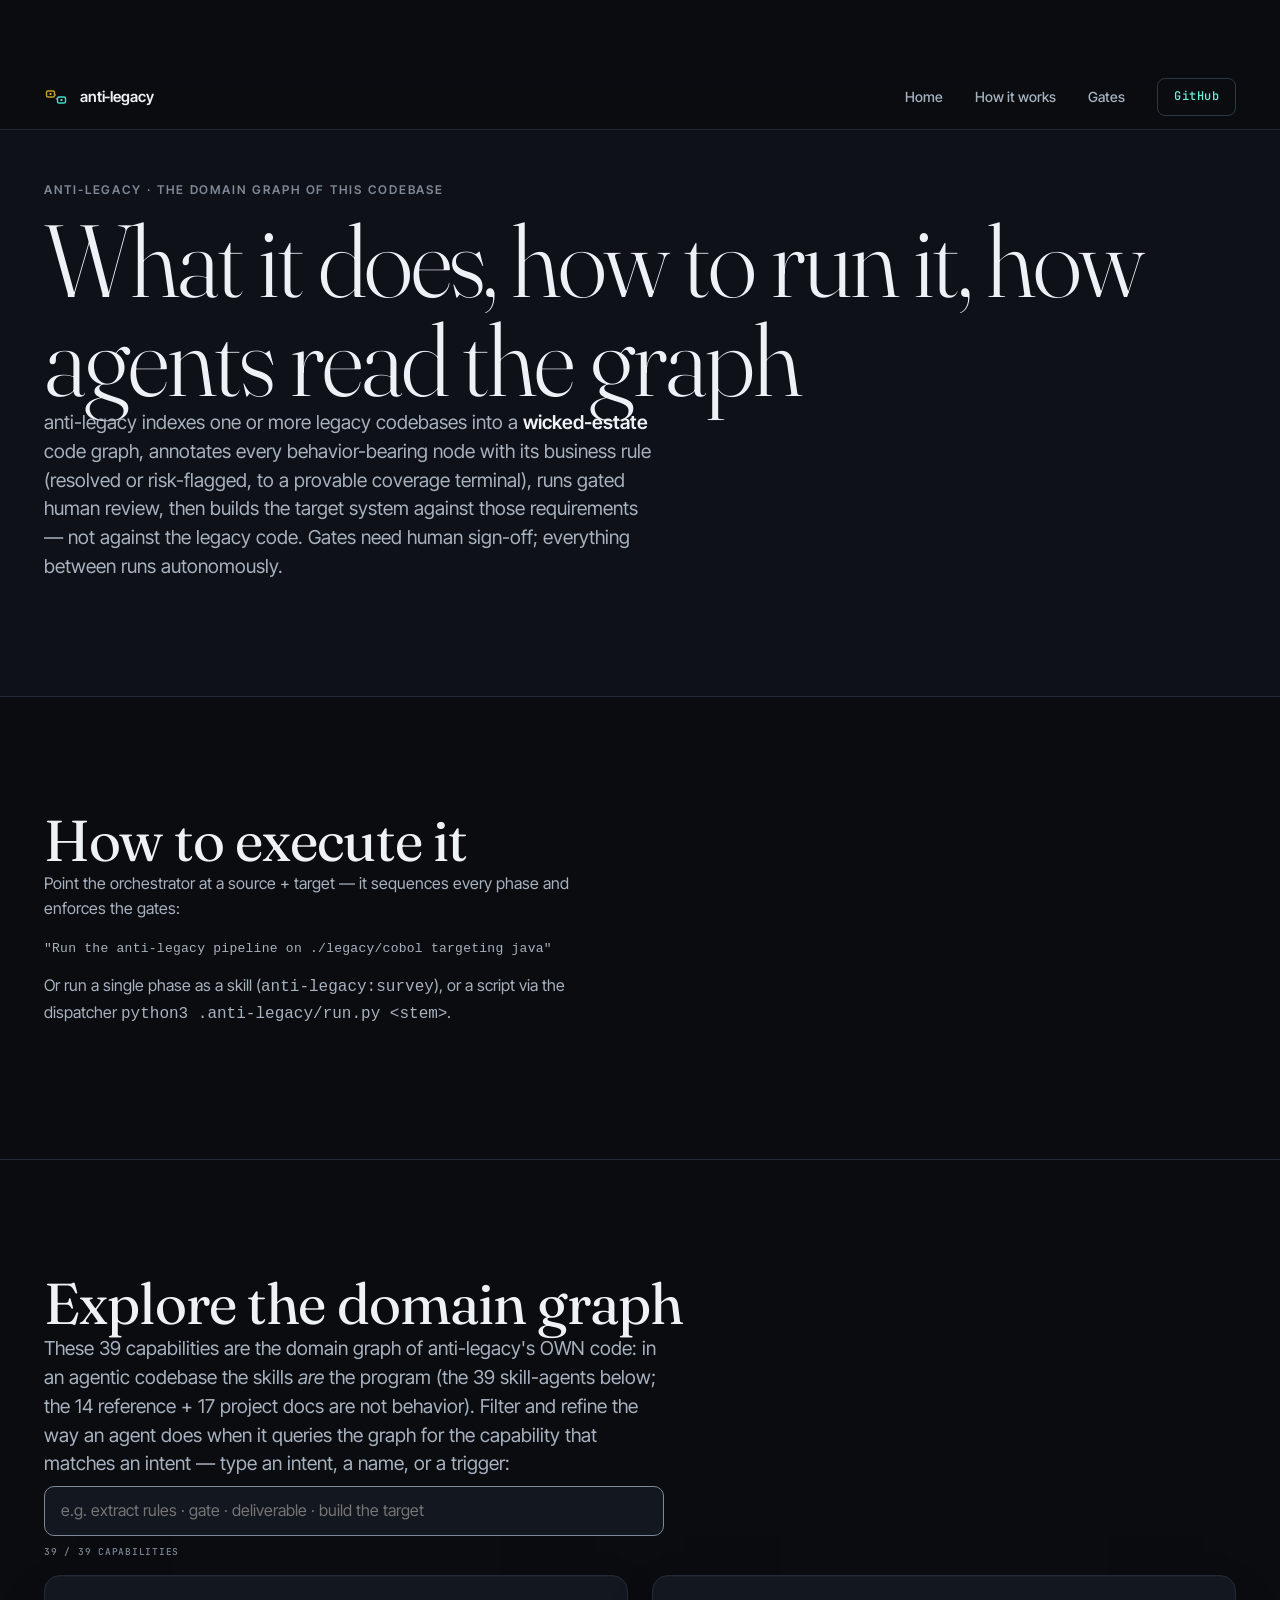
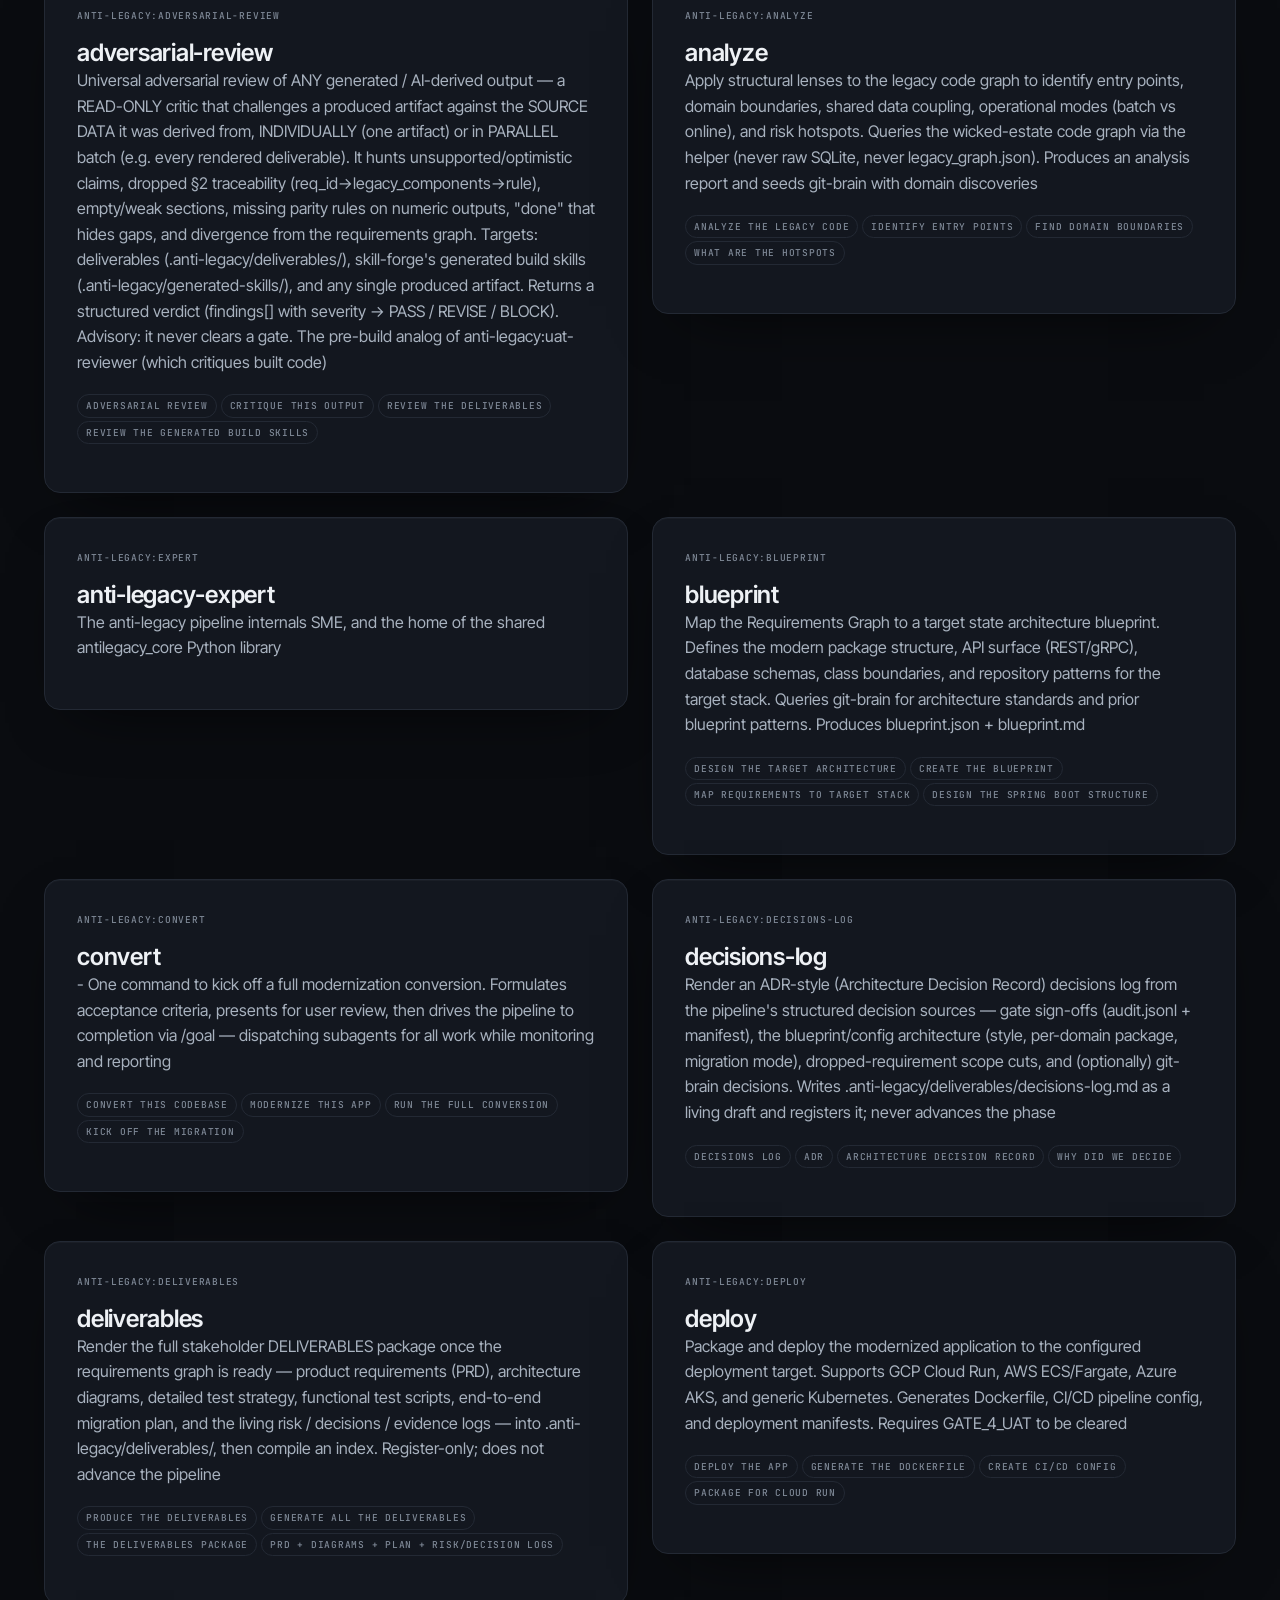
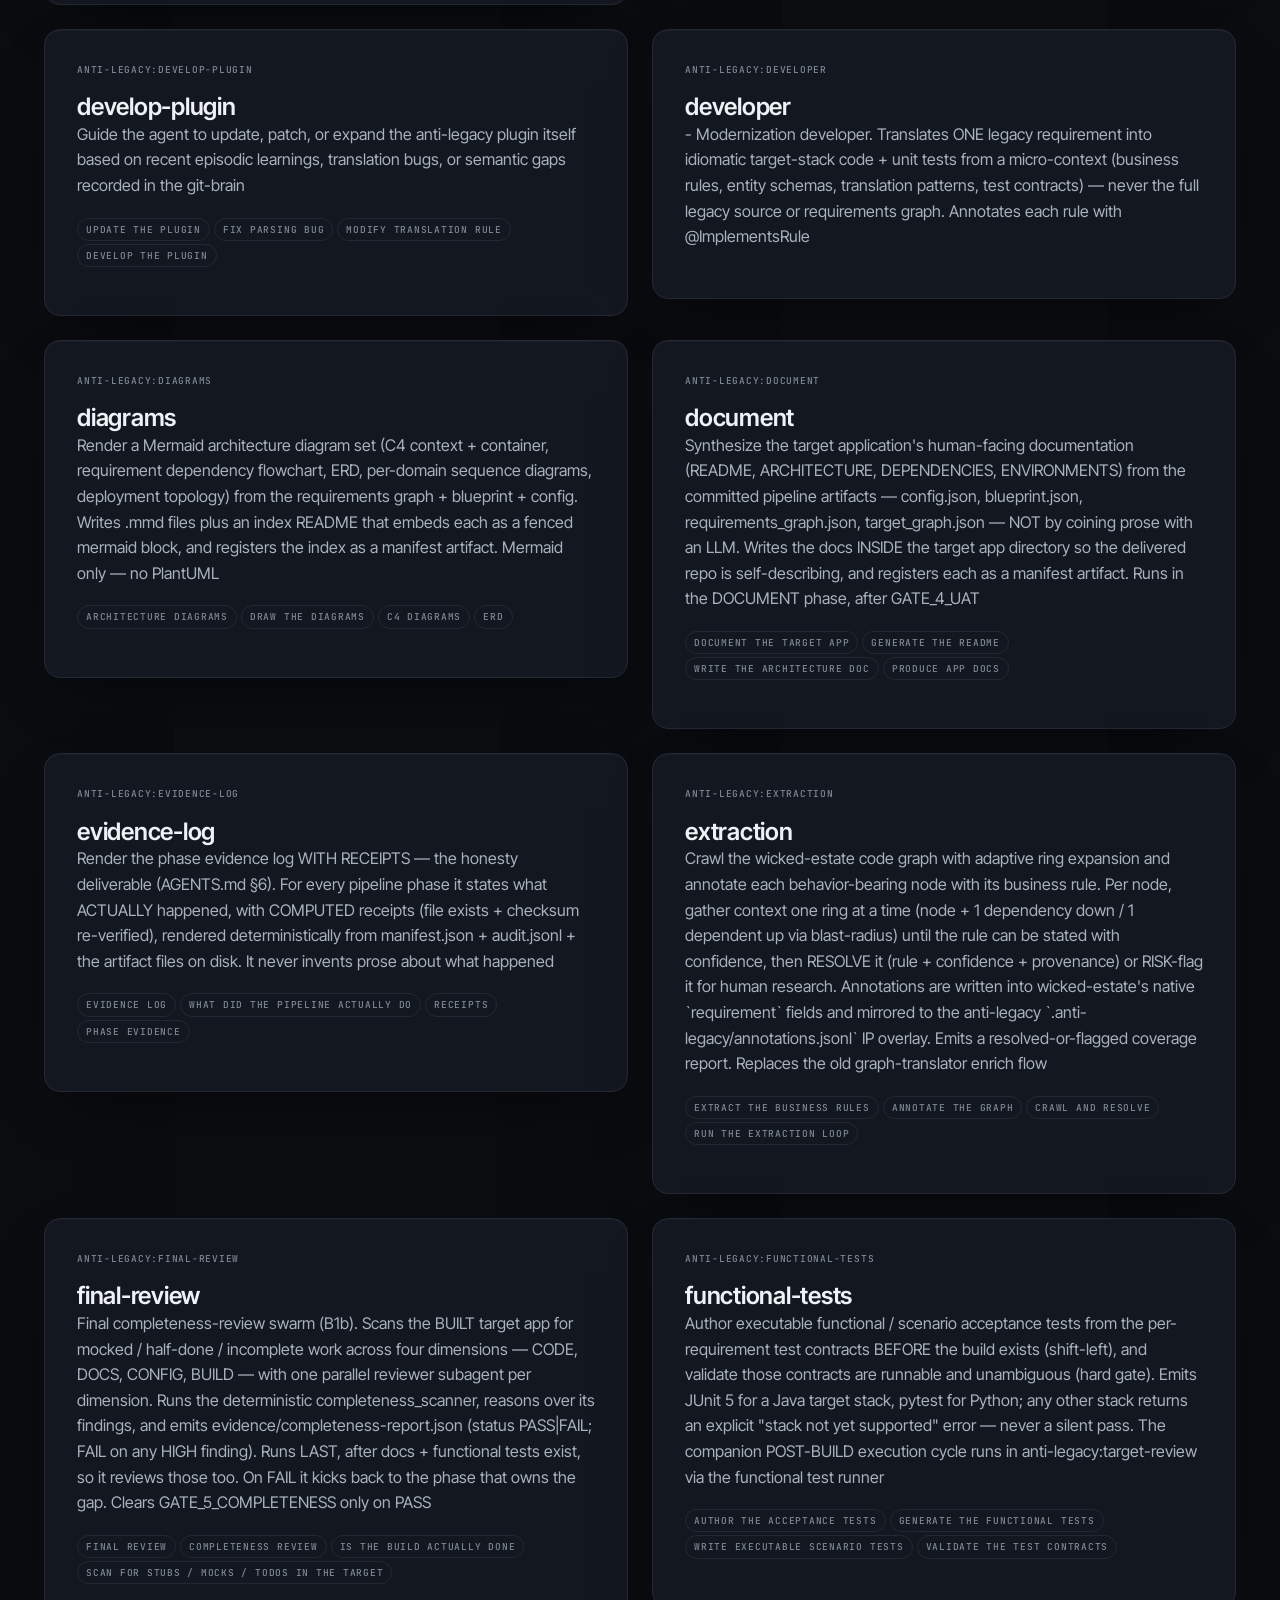
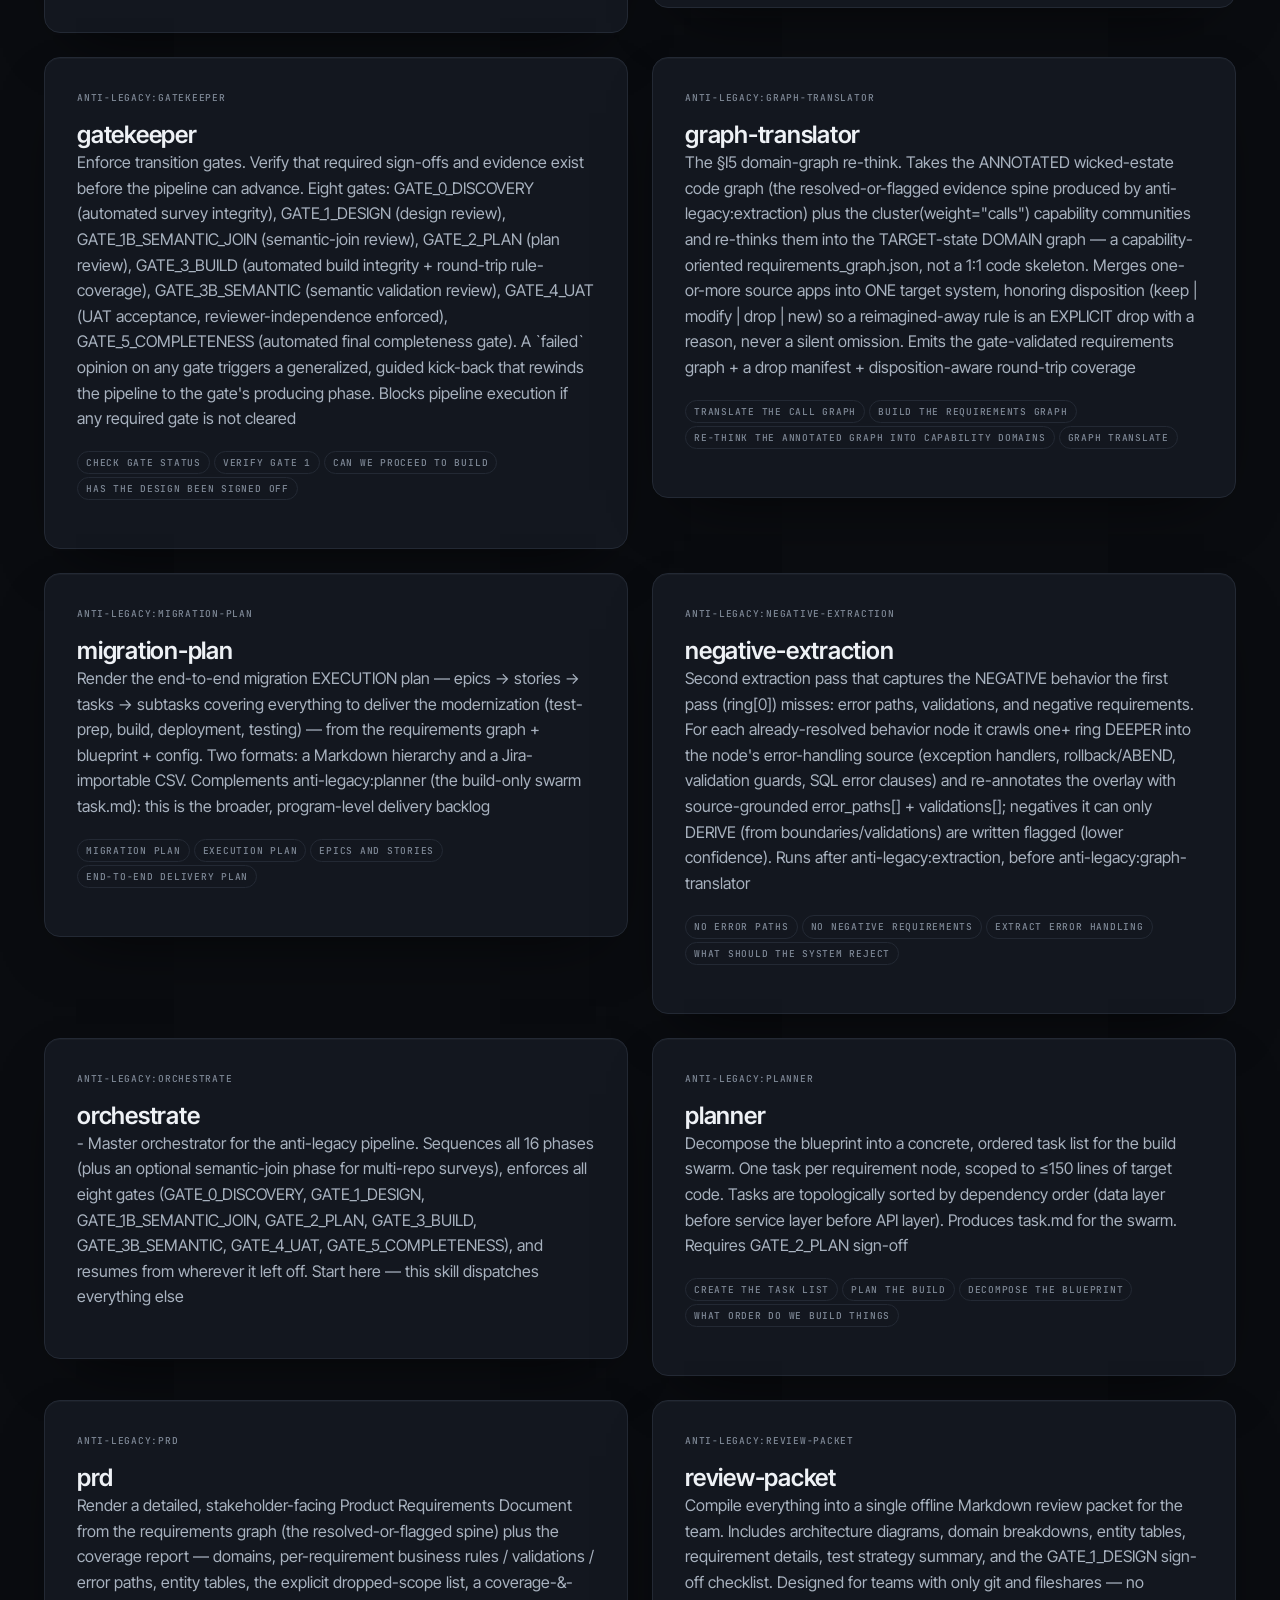
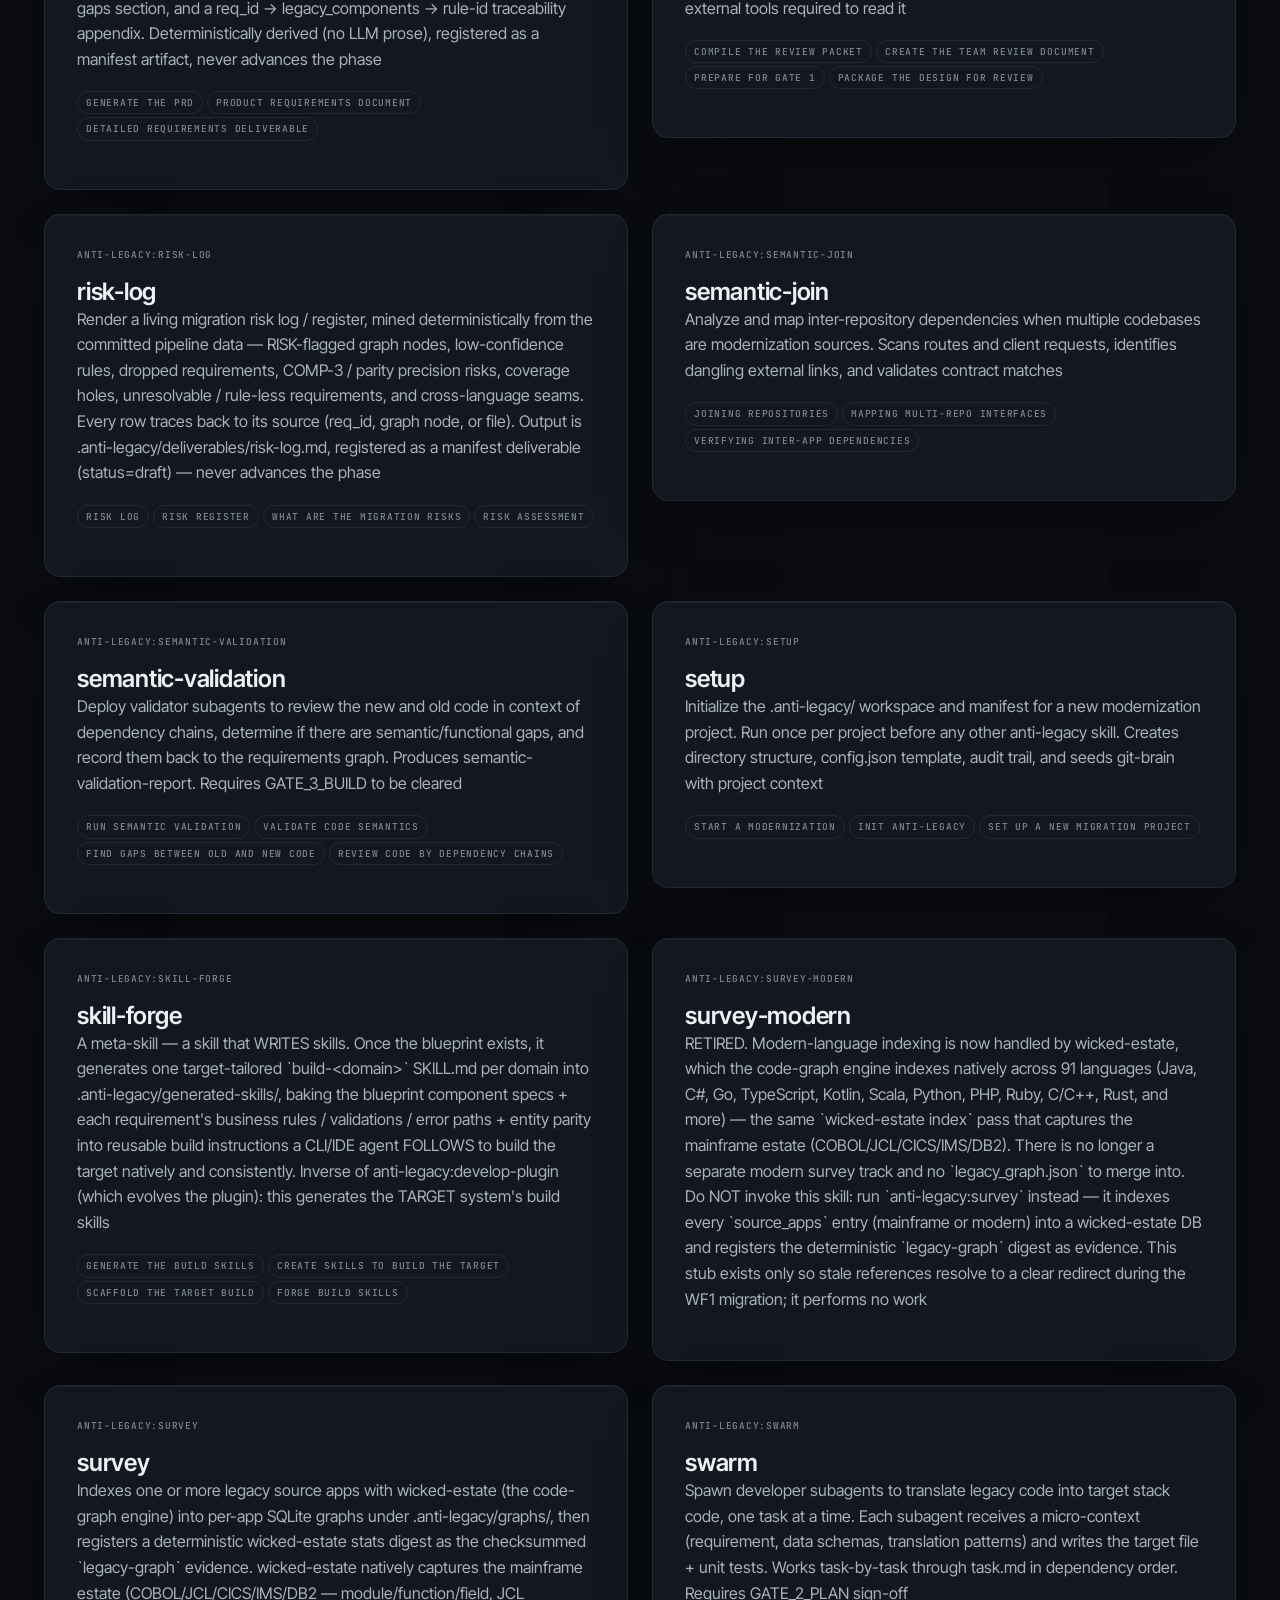
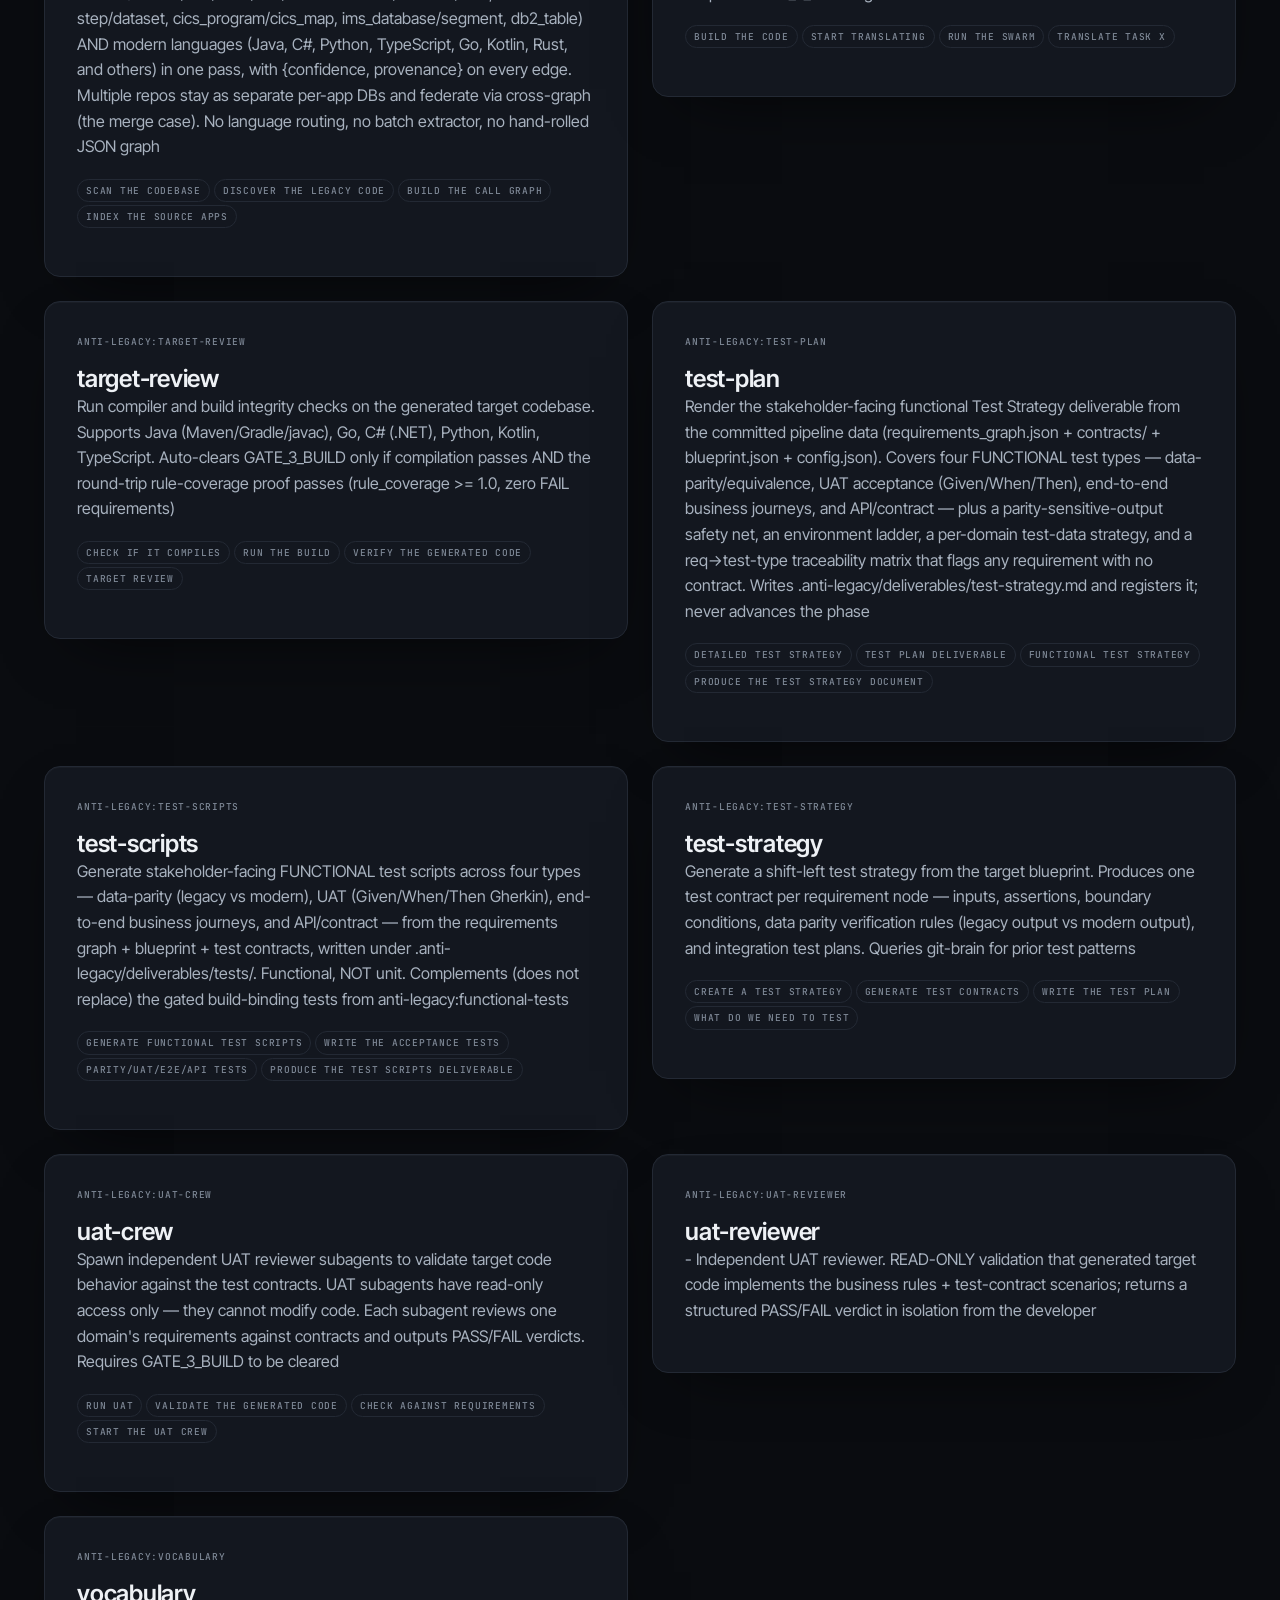
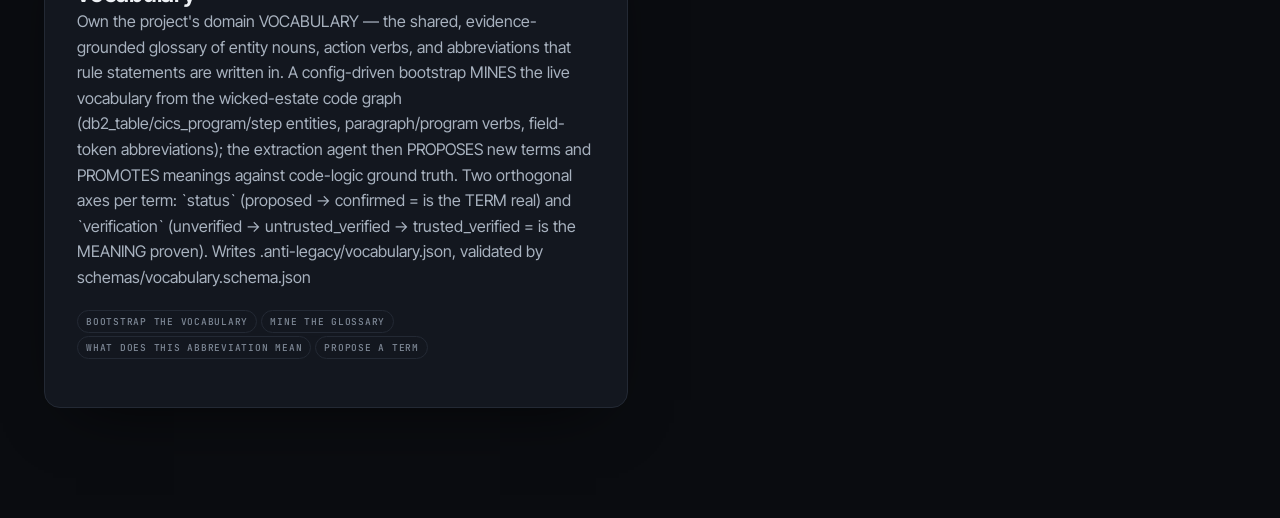
==== commit 2b40793b: "generalize deliverable-review → universal anti-legacy:adversarial-review Per "we should be using tha" ====
--- a/site/features.html
+++ b/site/features.html
@@ -44,16 +44,15 @@
 <h2 class="h2">How to execute it</h2>
 <p>Point the orchestrator at a source + target — it sequences every phase and enforces the gates:</p>
 <pre class="mono"><code>"Run the anti-legacy pipeline on ./legacy/cobol targeting java"</code></pre>
-<p class="mono-micro">21 phases: uninitialized &rarr; survey &rarr; semantic-join &rarr; analyze &rarr; graph-translate &rarr; blueprint &rarr; test-strategy &rarr; review-packet &rarr; gate-design-review &rarr; planning &rarr; gate-plan-review &rarr; functional-tests &rarr; build &rarr; target-review &rarr; semantic-validation &rarr; gate-build-integrity &rarr; uat &rarr; gate-uat-signoff &rarr; document &rarr; final-review &rarr; complete</p>
-<p class="mono-micro">8 gates: GATE_0_DISCOVERY, GATE_1B_SEMANTIC_JOIN, GATE_1_DESIGN, GATE_2_PLAN, GATE_3B_SEMANTIC, GATE_3_BUILD, GATE_4_UAT, GATE_5_COMPLETENESS</p>
 <p>Or run a single phase as a skill (<code>anti-legacy:survey</code>), or a script via the dispatcher <code>python3 .anti-legacy/run.py &lt;stem&gt;</code>.</p>
 </div></section>
 <section class="section section--ink"><div class="container">
 <h2 class="h2">Explore the domain graph</h2>
-<p class="lead">These 37 capabilities are the domain graph of anti-legacy's OWN code: in an agentic codebase the skills <em>are</em> the program (the 37 skill-agents below; the 14 reference + 17 project docs are not behavior). Filter and refine the way an agent does when it queries the graph for the capability that matches an intent — type an intent, a name, or a trigger:</p>
+<p class="lead">These 39 capabilities are the domain graph of anti-legacy's OWN code: in an agentic codebase the skills <em>are</em> the program (the 39 skill-agents below; the 14 reference + 17 project docs are not behavior). Filter and refine the way an agent does when it queries the graph for the capability that matches an intent — type an intent, a name, or a trigger:</p>
 <input id="capq" type="search" autocomplete="off" aria-label="Filter capabilities" placeholder="e.g. extract rules · gate · deliverable · build the target" style="width:100%;max-width:620px;padding:.7rem 1rem;margin:.5rem 0;font:inherit;color:var(--paper-50,#eee);background:var(--ink-800,#181818);border:1px solid var(--fog-500,#666);border-radius:10px">
-<p class="mono-micro"><span id="capcount">37</span> / 37 capabilities</p>
+<p class="mono-micro"><span id="capcount">39</span> / 39 capabilities</p>
 <div id="caplist" class="grid">
+<div class="col-6 cap-item" data-hay="anti-legacy:adversarial-review adversarial-review universal adversarial review of any generated / ai-derived output — a read-only critic that challenges a produced artifact against the source data it was derived from, individually (one artifact) or in parallel batch (e.g. every rendered deliverable). it hunts unsupported/optimistic claims, dropped §2 traceability (req_id→legacy_components→rule), empty/weak sections, missing parity rules on numeric outputs, &quot;done&quot; that hides gaps, and divergence from the requirements graph. targets: deliverables (.anti-legacy/deliverables/), skill-forge&#x27;s generated build skills (.anti-legacy/generated-skills/), and any single produced artifact. returns a structured verdict (findings[] with severity → pass / revise / block). advisory: it never clears a gate. the pre-build analog of anti-legacy:uat-reviewer (which critiques built code) adversarial review critique this output review the deliverables review the generated build skills challenge the prd / risk log / plan is this output honest"><div class="card"><p class="mono-micro">anti-legacy:adversarial-review</p><h3 class="h3">adversarial-review</h3><p>Universal adversarial review of ANY generated / AI-derived output — a READ-ONLY critic that challenges a produced artifact against the SOURCE DATA it was derived from, INDIVIDUALLY (one artifact) or in PARALLEL batch (e.g. every rendered deliverable). It hunts unsupported/optimistic claims, dropped §2 traceability (req_id→legacy_components→rule), empty/weak sections, missing parity rules on numeric outputs, &quot;done&quot; that hides gaps, and divergence from the requirements graph. Targets: deliverables (.anti-legacy/deliverables/), skill-forge&#x27;s generated build skills (.anti-legacy/generated-skills/), and any single produced artifact. Returns a structured verdict (findings[] with severity → PASS / REVISE / BLOCK). Advisory: it never clears a gate. The pre-build analog of anti-legacy:uat-reviewer (which critiques built code)</p><p><span class="pill">adversarial review</span> <span class="pill">critique this output</span> <span class="pill">review the deliverables</span> <span class="pill">review the generated build skills</span> </p></div></div>
 <div class="col-6 cap-item" data-hay="anti-legacy:analyze analyze apply structural lenses to the legacy code graph to identify entry points, domain boundaries, shared data coupling, operational modes (batch vs online), and risk hotspots. queries the wicked-estate code graph via the helper (never raw sqlite, never legacy_graph.json). produces an analysis report and seeds git-brain with domain discoveries analyze the legacy code identify entry points find domain boundaries what are the hotspots classify the programs"><div class="card"><p class="mono-micro">anti-legacy:analyze</p><h3 class="h3">analyze</h3><p>Apply structural lenses to the legacy code graph to identify entry points, domain boundaries, shared data coupling, operational modes (batch vs online), and risk hotspots. Queries the wicked-estate code graph via the helper (never raw SQLite, never legacy_graph.json). Produces an analysis report and seeds git-brain with domain discoveries</p><p><span class="pill">analyze the legacy code</span> <span class="pill">identify entry points</span> <span class="pill">find domain boundaries</span> <span class="pill">what are the hotspots</span> </p></div></div>
 <div class="col-6 cap-item" data-hay="anti-legacy:expert anti-legacy-expert the anti-legacy pipeline internals sme, and the home of the shared antilegacy_core python library"><div class="card"><p class="mono-micro">anti-legacy:expert</p><h3 class="h3">anti-legacy-expert</h3><p>The anti-legacy pipeline internals SME, and the home of the shared antilegacy_core Python library</p><p></p></div></div>
 <div class="col-6 cap-item" data-hay="anti-legacy:blueprint blueprint map the requirements graph to a target state architecture blueprint. defines the modern package structure, api surface (rest/grpc), database schemas, class boundaries, and repository patterns for the target stack. queries git-brain for architecture standards and prior blueprint patterns. produces blueprint.json + blueprint.md design the target architecture create the blueprint map requirements to target stack design the spring boot structure what does the modern version look like"><div class="card"><p class="mono-micro">anti-legacy:blueprint</p><h3 class="h3">blueprint</h3><p>Map the Requirements Graph to a target state architecture blueprint. Defines the modern package structure, API surface (REST/gRPC), database schemas, class boundaries, and repository patterns for the target stack. Queries git-brain for architecture standards and prior blueprint patterns. Produces blueprint.json + blueprint.md</p><p><span class="pill">design the target architecture</span> <span class="pill">create the blueprint</span> <span class="pill">map requirements to target stack</span> <span class="pill">design the Spring Boot structure</span> </p></div></div>
@@ -81,6 +80,7 @@
 <div class="col-6 cap-item" data-hay="anti-legacy:semantic-join semantic-join analyze and map inter-repository dependencies when multiple codebases are modernization sources. scans routes and client requests, identifies dangling external links, and validates contract matches joining repositories mapping multi-repo interfaces verifying inter-app dependencies"><div class="card"><p class="mono-micro">anti-legacy:semantic-join</p><h3 class="h3">semantic-join</h3><p>Analyze and map inter-repository dependencies when multiple codebases are modernization sources. Scans routes and client requests, identifies dangling external links, and validates contract matches</p><p><span class="pill">joining repositories</span> <span class="pill">mapping multi-repo interfaces</span> <span class="pill">verifying inter-app dependencies</span> </p></div></div>
 <div class="col-6 cap-item" data-hay="anti-legacy:semantic-validation semantic-validation deploy validator subagents to review the new and old code in context of dependency chains, determine if there are semantic/functional gaps, and record them back to the requirements graph. produces semantic-validation-report. requires gate_3_build to be cleared run semantic validation validate code semantics find gaps between old and new code review code by dependency chains update graph with gaps"><div class="card"><p class="mono-micro">anti-legacy:semantic-validation</p><h3 class="h3">semantic-validation</h3><p>Deploy validator subagents to review the new and old code in context of dependency chains, determine if there are semantic/functional gaps, and record them back to the requirements graph. Produces semantic-validation-report. Requires GATE_3_BUILD to be cleared</p><p><span class="pill">run semantic validation</span> <span class="pill">validate code semantics</span> <span class="pill">find gaps between old and new code</span> <span class="pill">review code by dependency chains</span> </p></div></div>
 <div class="col-6 cap-item" data-hay="anti-legacy:setup setup initialize the .anti-legacy/ workspace and manifest for a new modernization project. run once per project before any other anti-legacy skill. creates directory structure, config.json template, audit trail, and seeds git-brain with project context start a modernization init anti-legacy set up a new migration project"><div class="card"><p class="mono-micro">anti-legacy:setup</p><h3 class="h3">setup</h3><p>Initialize the .anti-legacy/ workspace and manifest for a new modernization project. Run once per project before any other anti-legacy skill. Creates directory structure, config.json template, audit trail, and seeds git-brain with project context</p><p><span class="pill">start a modernization</span> <span class="pill">init anti-legacy</span> <span class="pill">set up a new migration project</span> </p></div></div>
+<div class="col-6 cap-item" data-hay="anti-legacy:skill-forge skill-forge a meta-skill — a skill that writes skills. once the blueprint exists, it generates one target-tailored `build-&lt;domain&gt;` skill.md per domain into .anti-legacy/generated-skills/, baking the blueprint component specs + each requirement&#x27;s business rules / validations / error paths + entity parity into reusable build instructions a cli/ide agent follows to build the target natively and consistently. inverse of anti-legacy:develop-plugin (which evolves the plugin): this generates the target system&#x27;s build skills generate the build skills create skills to build the target scaffold the target build forge build skills make it natural to build the target state"><div class="card"><p class="mono-micro">anti-legacy:skill-forge</p><h3 class="h3">skill-forge</h3><p>A meta-skill — a skill that WRITES skills. Once the blueprint exists, it generates one target-tailored `build-&lt;domain&gt;` SKILL.md per domain into .anti-legacy/generated-skills/, baking the blueprint component specs + each requirement&#x27;s business rules / validations / error paths + entity parity into reusable build instructions a CLI/IDE agent FOLLOWS to build the target natively and consistently. Inverse of anti-legacy:develop-plugin (which evolves the plugin): this generates the TARGET system&#x27;s build skills</p><p><span class="pill">generate the build skills</span> <span class="pill">create skills to build the target</span> <span class="pill">scaffold the target build</span> <span class="pill">forge build skills</span> </p></div></div>
 <div class="col-6 cap-item" data-hay="anti-legacy:survey-modern survey-modern retired. modern-language indexing is now handled by wicked-estate, which the code-graph engine indexes natively across 91 languages (java, c#, go, typescript, kotlin, scala, python, php, ruby, c/c++, rust, and more) — the same `wicked-estate index` pass that captures the mainframe estate (cobol/jcl/cics/ims/db2). there is no longer a separate modern survey track and no `legacy_graph.json` to merge into. do not invoke this skill: run `anti-legacy:survey` instead — it indexes every `source_apps` entry (mainframe or modern) into a wicked-estate db and registers the deterministic `legacy-graph` digest as evidence. this stub exists only so stale references resolve to a clear redirect during the wf1 migration; it performs no work"><div class="card"><p class="mono-micro">anti-legacy:survey-modern</p><h3 class="h3">survey-modern</h3><p>RETIRED. Modern-language indexing is now handled by wicked-estate, which the code-graph engine indexes natively across 91 languages (Java, C#, Go, TypeScript, Kotlin, Scala, Python, PHP, Ruby, C/C++, Rust, and more) — the same `wicked-estate index` pass that captures the mainframe estate (COBOL/JCL/CICS/IMS/DB2). There is no longer a separate modern survey track and no `legacy_graph.json` to merge into. Do NOT invoke this skill: run `anti-legacy:survey` instead — it indexes every `source_apps` entry (mainframe or modern) into a wicked-estate DB and registers the deterministic `legacy-graph` digest as evidence. This stub exists only so stale references resolve to a clear redirect during the WF1 migration; it performs no work</p><p></p></div></div>
 <div class="col-6 cap-item" data-hay="anti-legacy:survey survey indexes one or more legacy source apps with wicked-estate (the code-graph engine) into per-app sqlite graphs under .anti-legacy/graphs/, then registers a deterministic wicked-estate stats digest as the checksummed `legacy-graph` evidence. wicked-estate natively captures the mainframe estate (cobol/jcl/cics/ims/db2 — module/function/field, jcl step/dataset, cics_program/cics_map, ims_database/segment, db2_table) and modern languages (java, c#, python, typescript, go, kotlin, rust, and others) in one pass, with {confidence, provenance} on every edge. multiple repos stay as separate per-app dbs and federate via cross-graph (the merge case). no language routing, no batch extractor, no hand-rolled json graph scan the codebase discover the legacy code build the call graph index the source apps survey the source apps"><div class="card"><p class="mono-micro">anti-legacy:survey</p><h3 class="h3">survey</h3><p>Indexes one or more legacy source apps with wicked-estate (the code-graph engine) into per-app SQLite graphs under .anti-legacy/graphs/, then registers a deterministic wicked-estate stats digest as the checksummed `legacy-graph` evidence. wicked-estate natively captures the mainframe estate (COBOL/JCL/CICS/IMS/DB2 — module/function/field, JCL step/dataset, cics_program/cics_map, ims_database/segment, db2_table) AND modern languages (Java, C#, Python, TypeScript, Go, Kotlin, Rust, and others) in one pass, with {confidence, provenance} on every edge. Multiple repos stay as separate per-app DBs and federate via cross-graph (the merge case). No language routing, no batch extractor, no hand-rolled JSON graph</p><p><span class="pill">scan the codebase</span> <span class="pill">discover the legacy code</span> <span class="pill">build the call graph</span> <span class="pill">index the source apps</span> </p></div></div>
 <div class="col-6 cap-item" data-hay="anti-legacy:swarm swarm spawn developer subagents to translate legacy code into target stack code, one task at a time. each subagent receives a micro-context (requirement, data schemas, translation patterns) and writes the target file + unit tests. works task-by-task through task.md in dependency order. requires gate_2_plan sign-off build the code start translating run the swarm translate task x implement the requirements"><div class="card"><p class="mono-micro">anti-legacy:swarm</p><h3 class="h3">swarm</h3><p>Spawn developer subagents to translate legacy code into target stack code, one task at a time. Each subagent receives a micro-context (requirement, data schemas, translation patterns) and writes the target file + unit tests. Works task-by-task through task.md in dependency order. Requires GATE_2_PLAN sign-off</p><p><span class="pill">build the code</span> <span class="pill">start translating</span> <span class="pill">run the swarm</span> <span class="pill">translate task X</span> </p></div></div>
